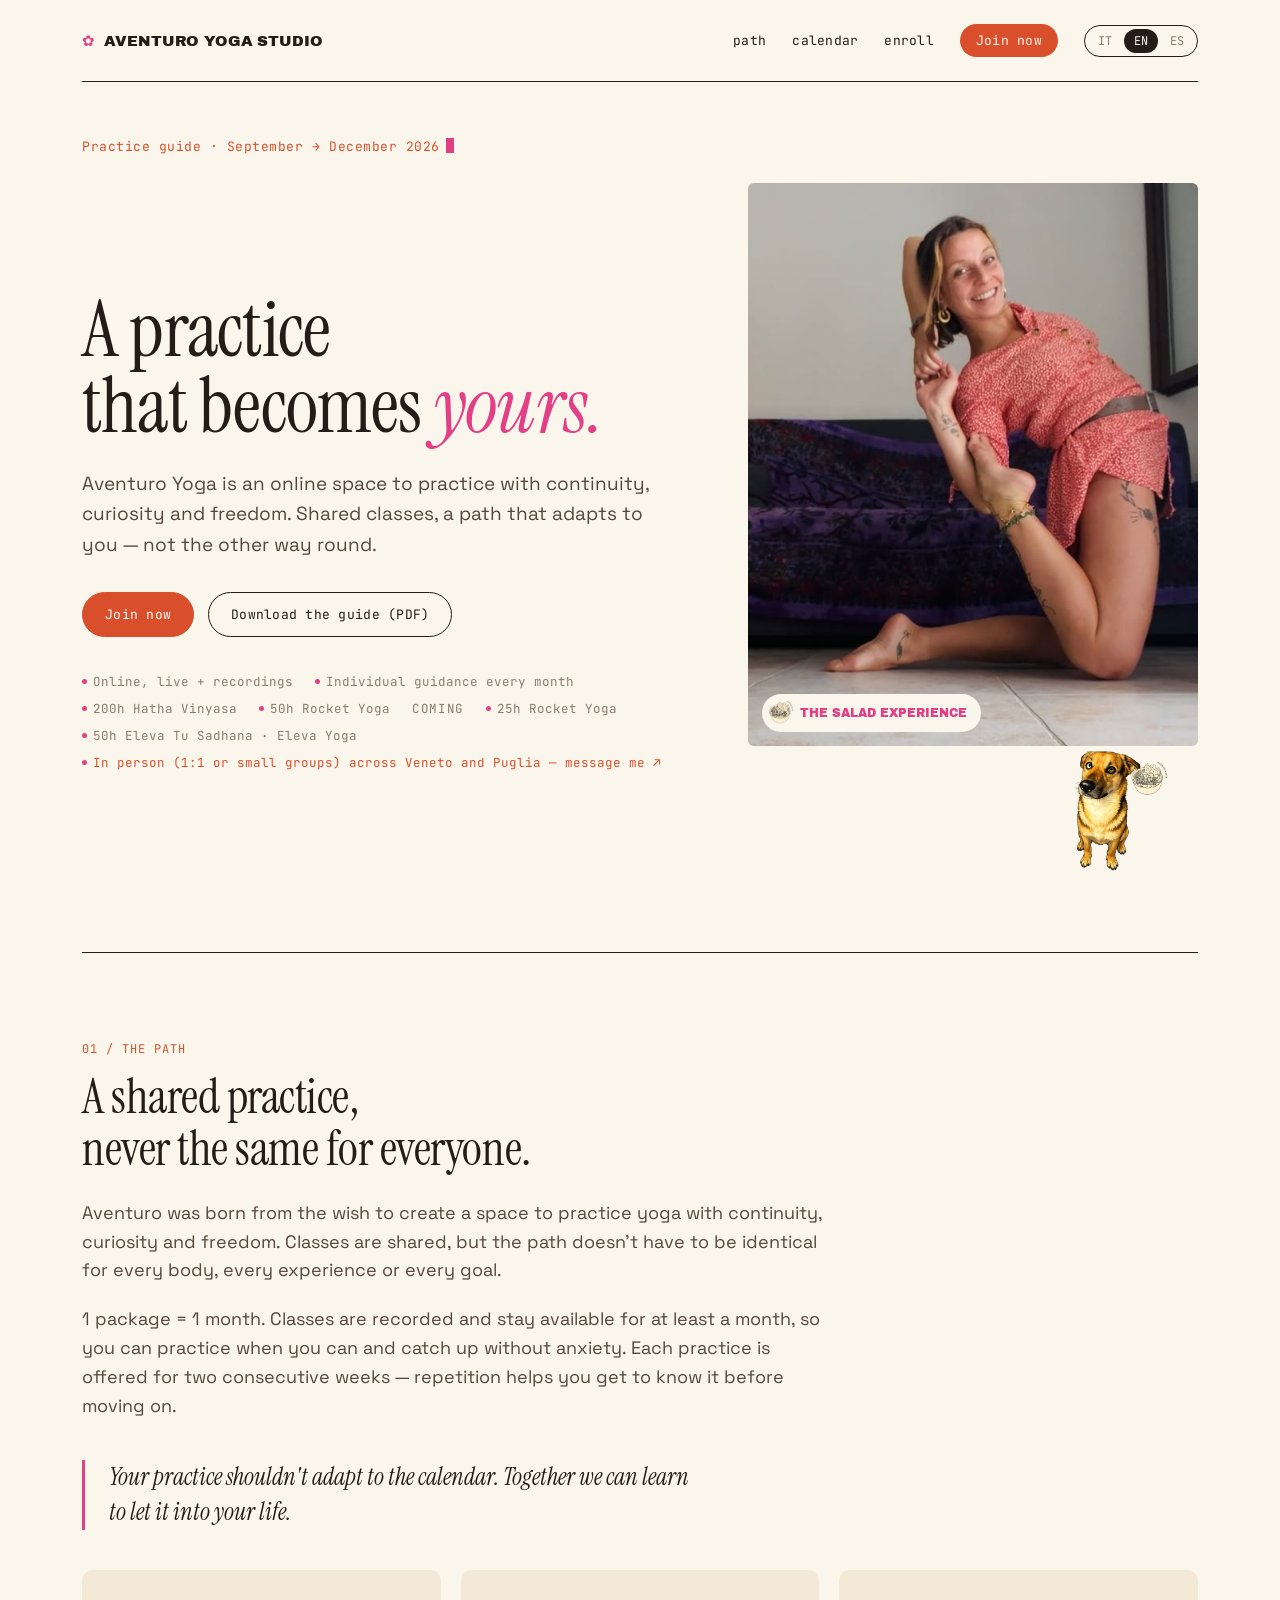
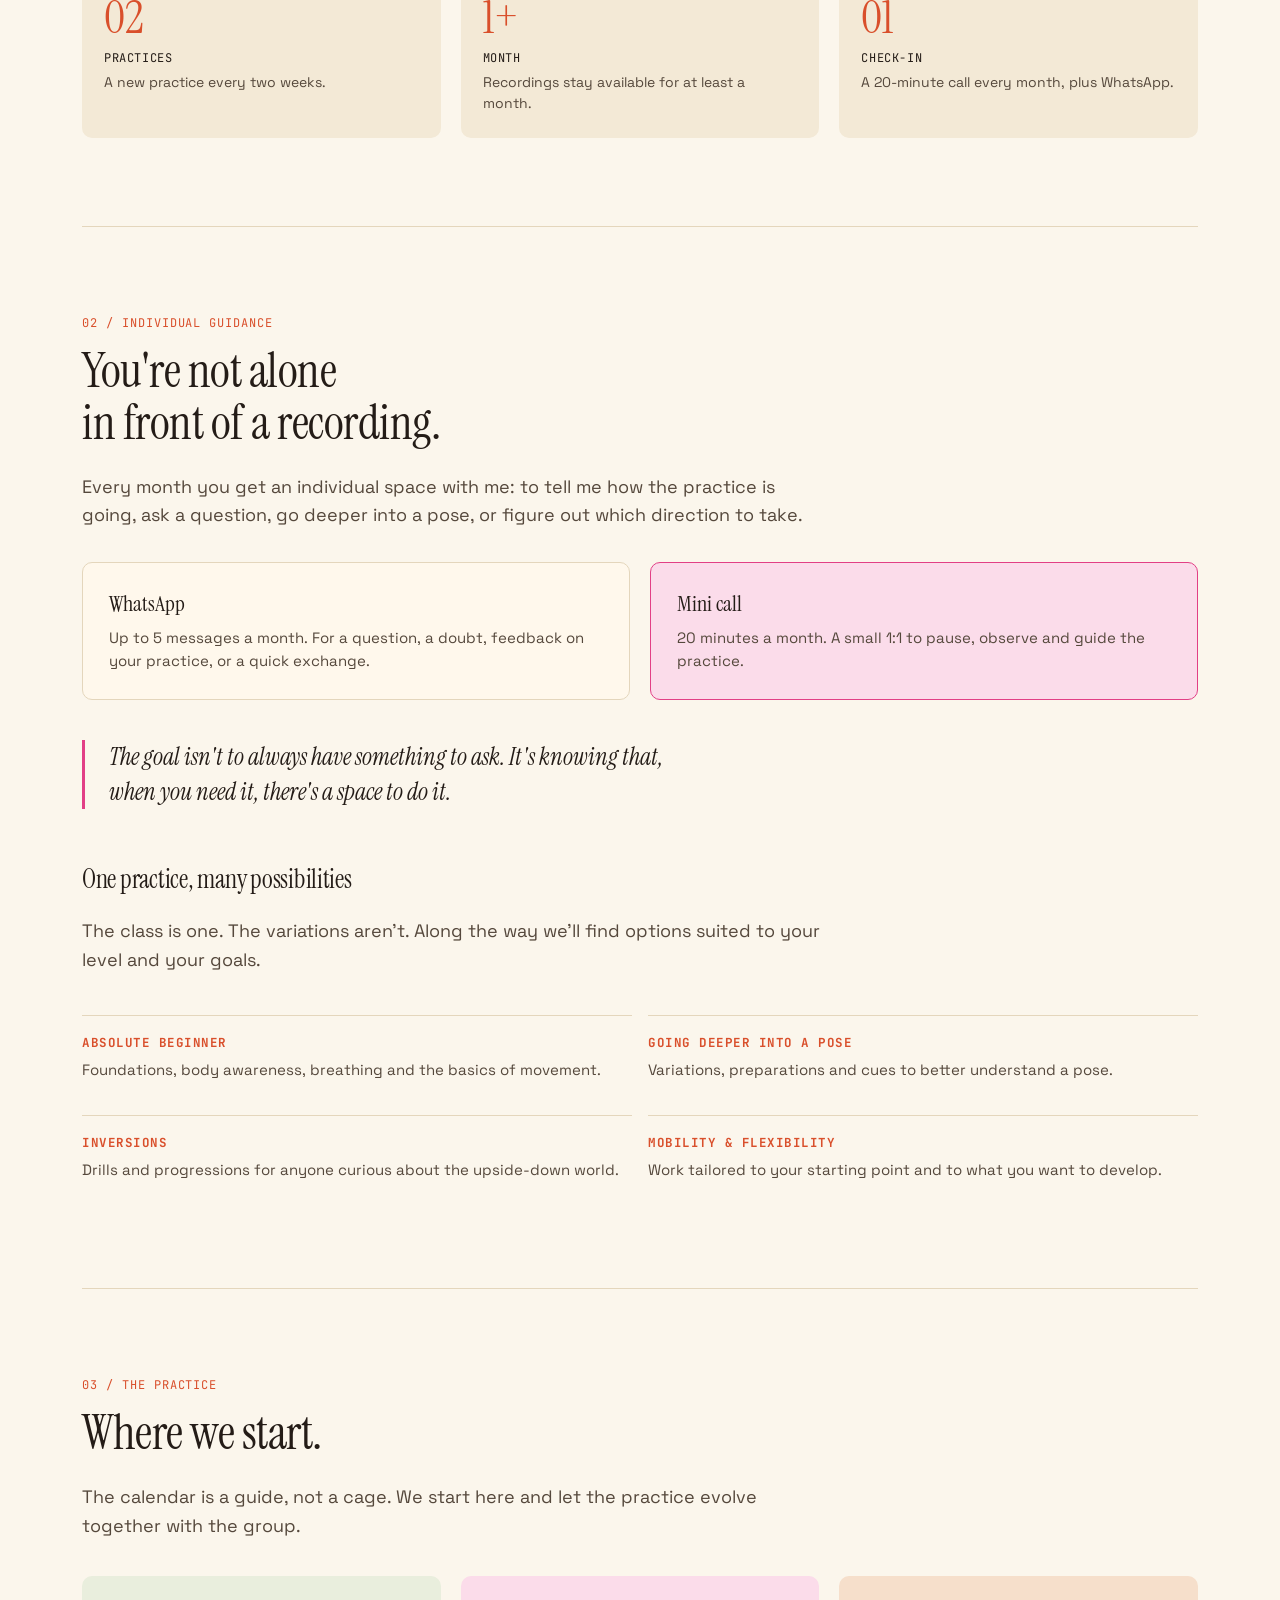
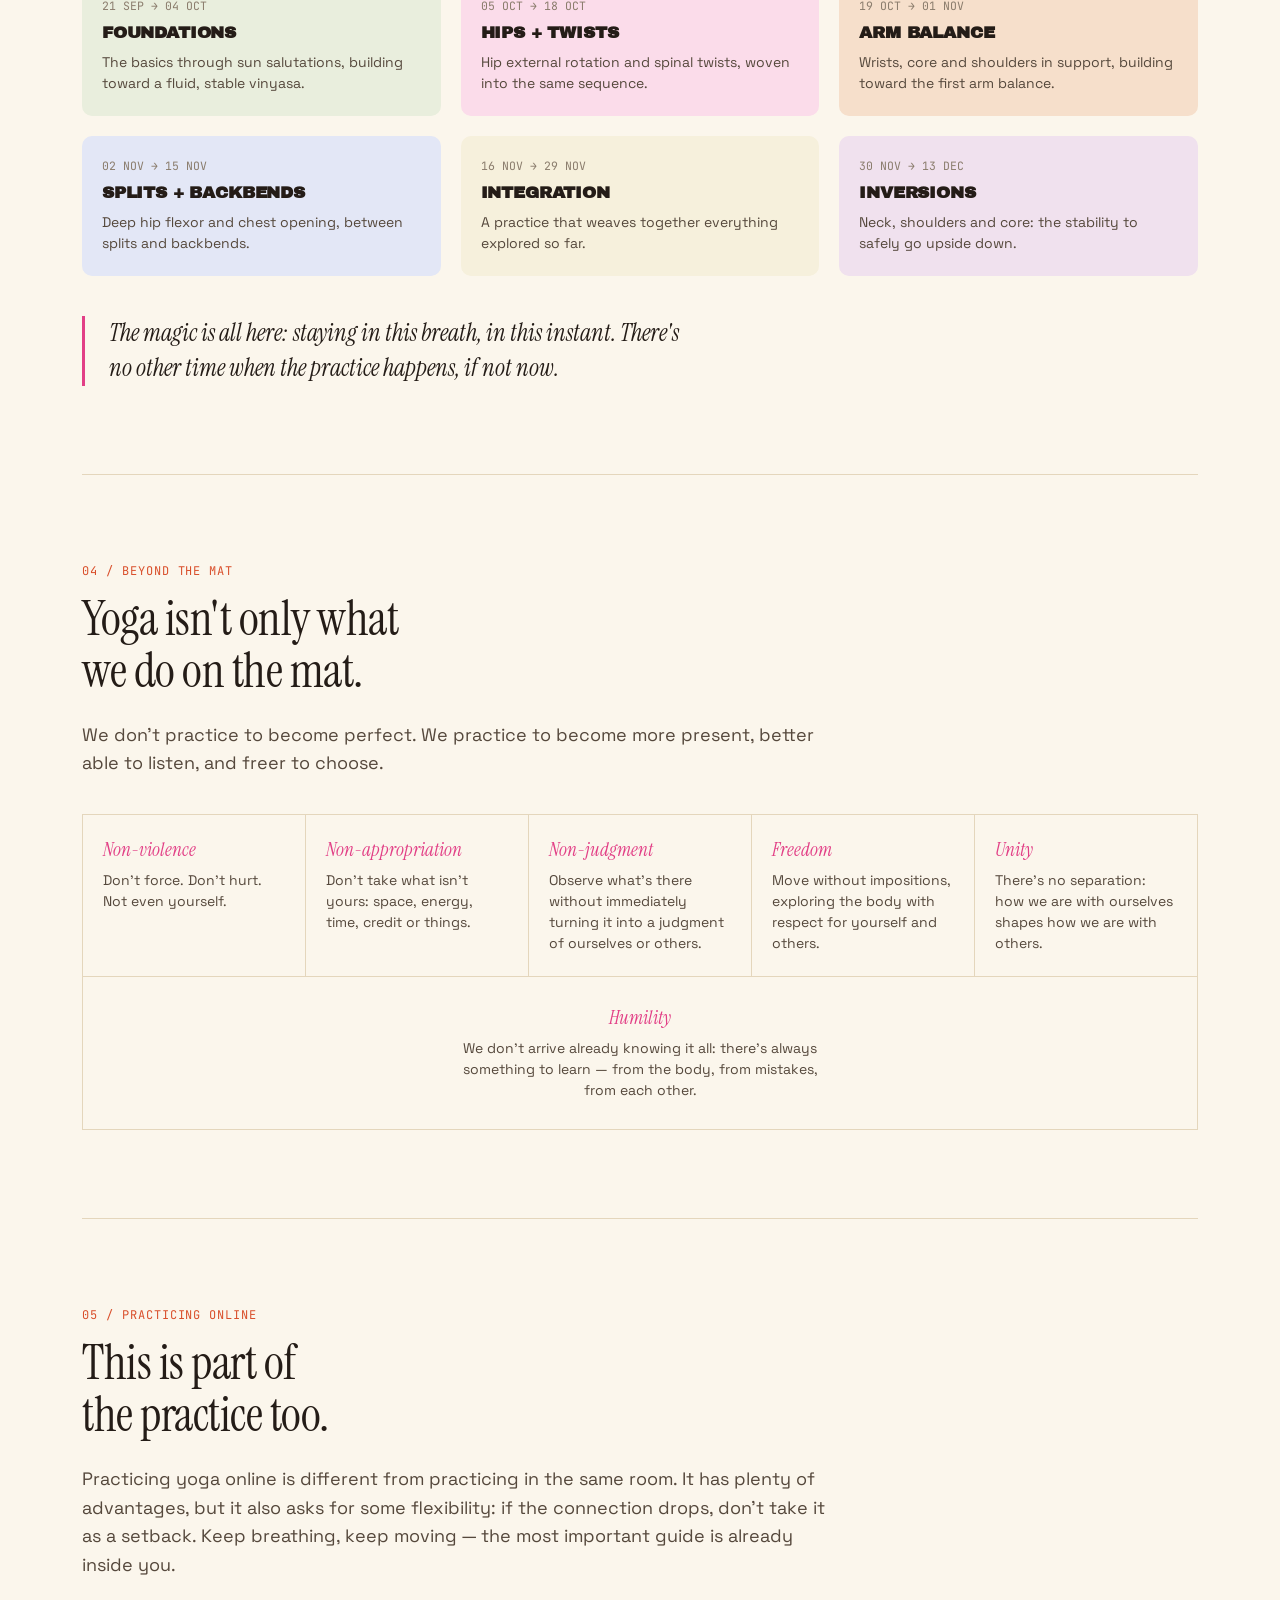
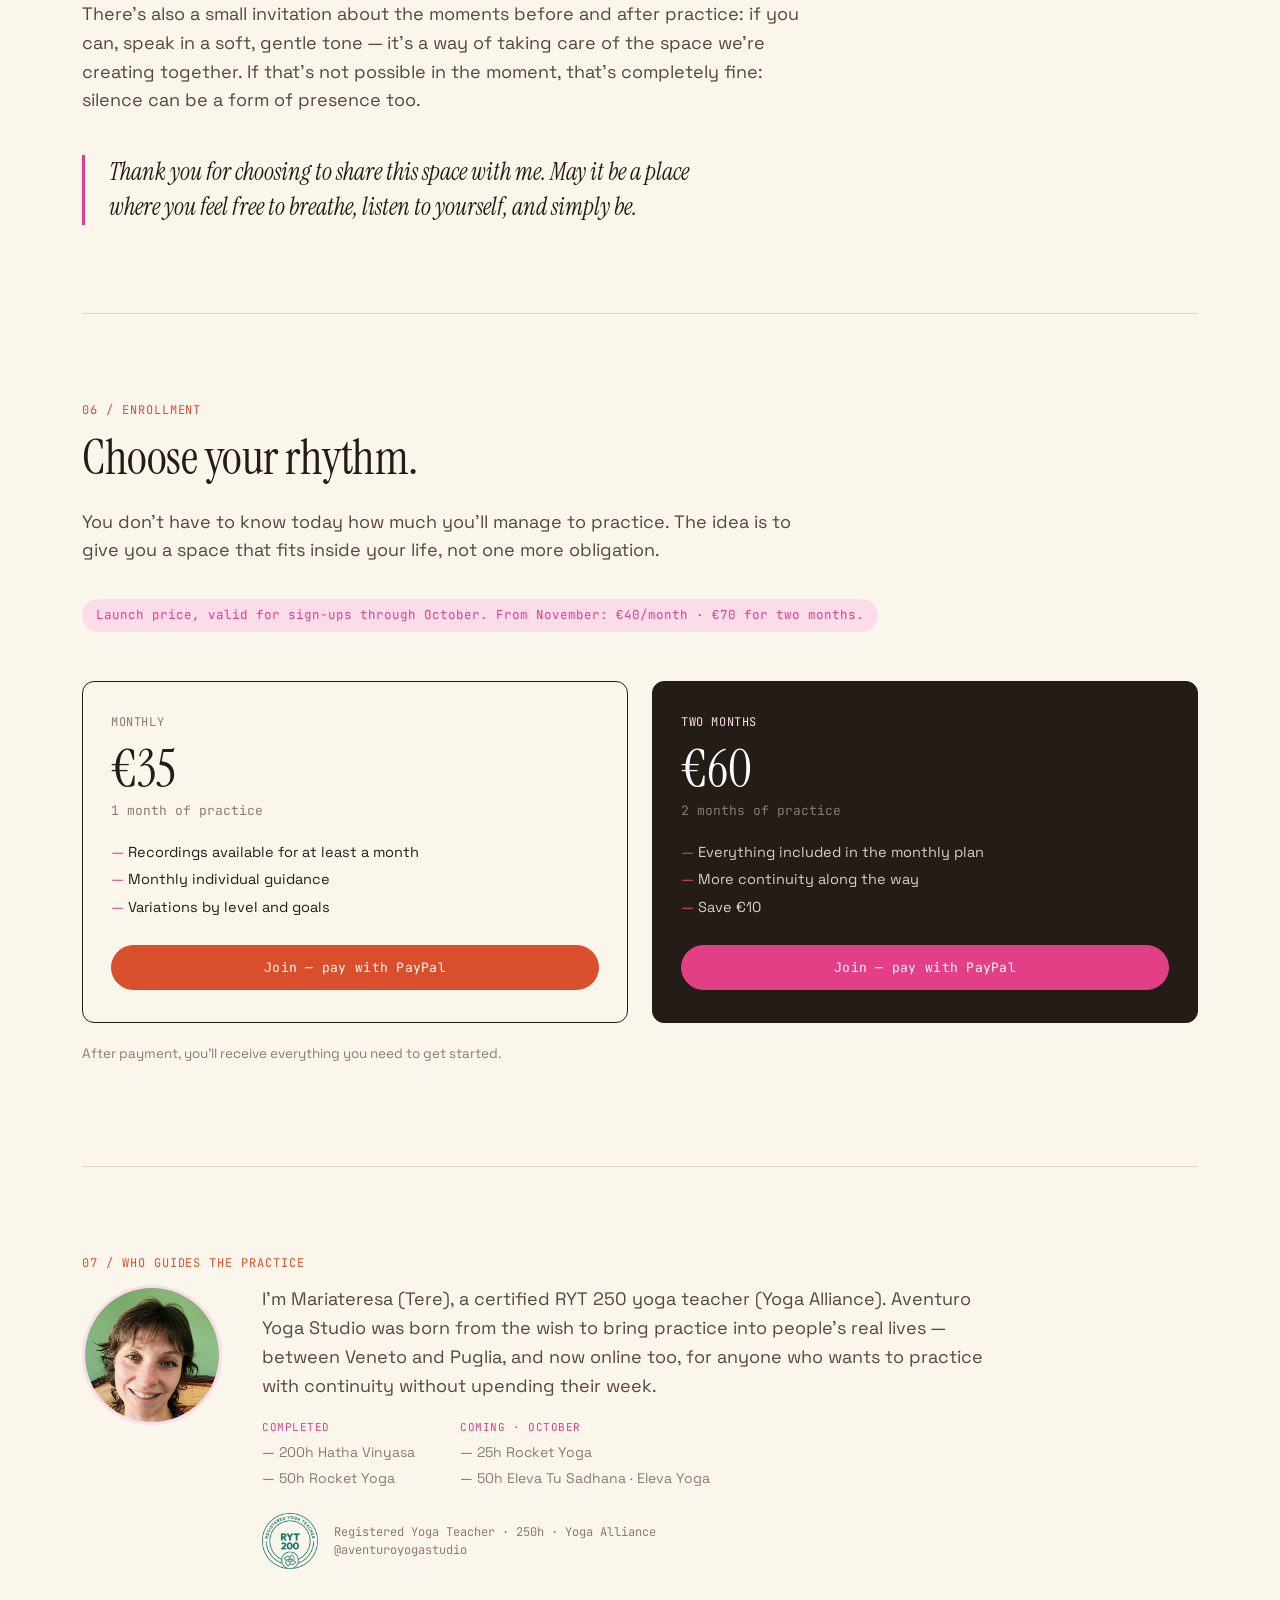
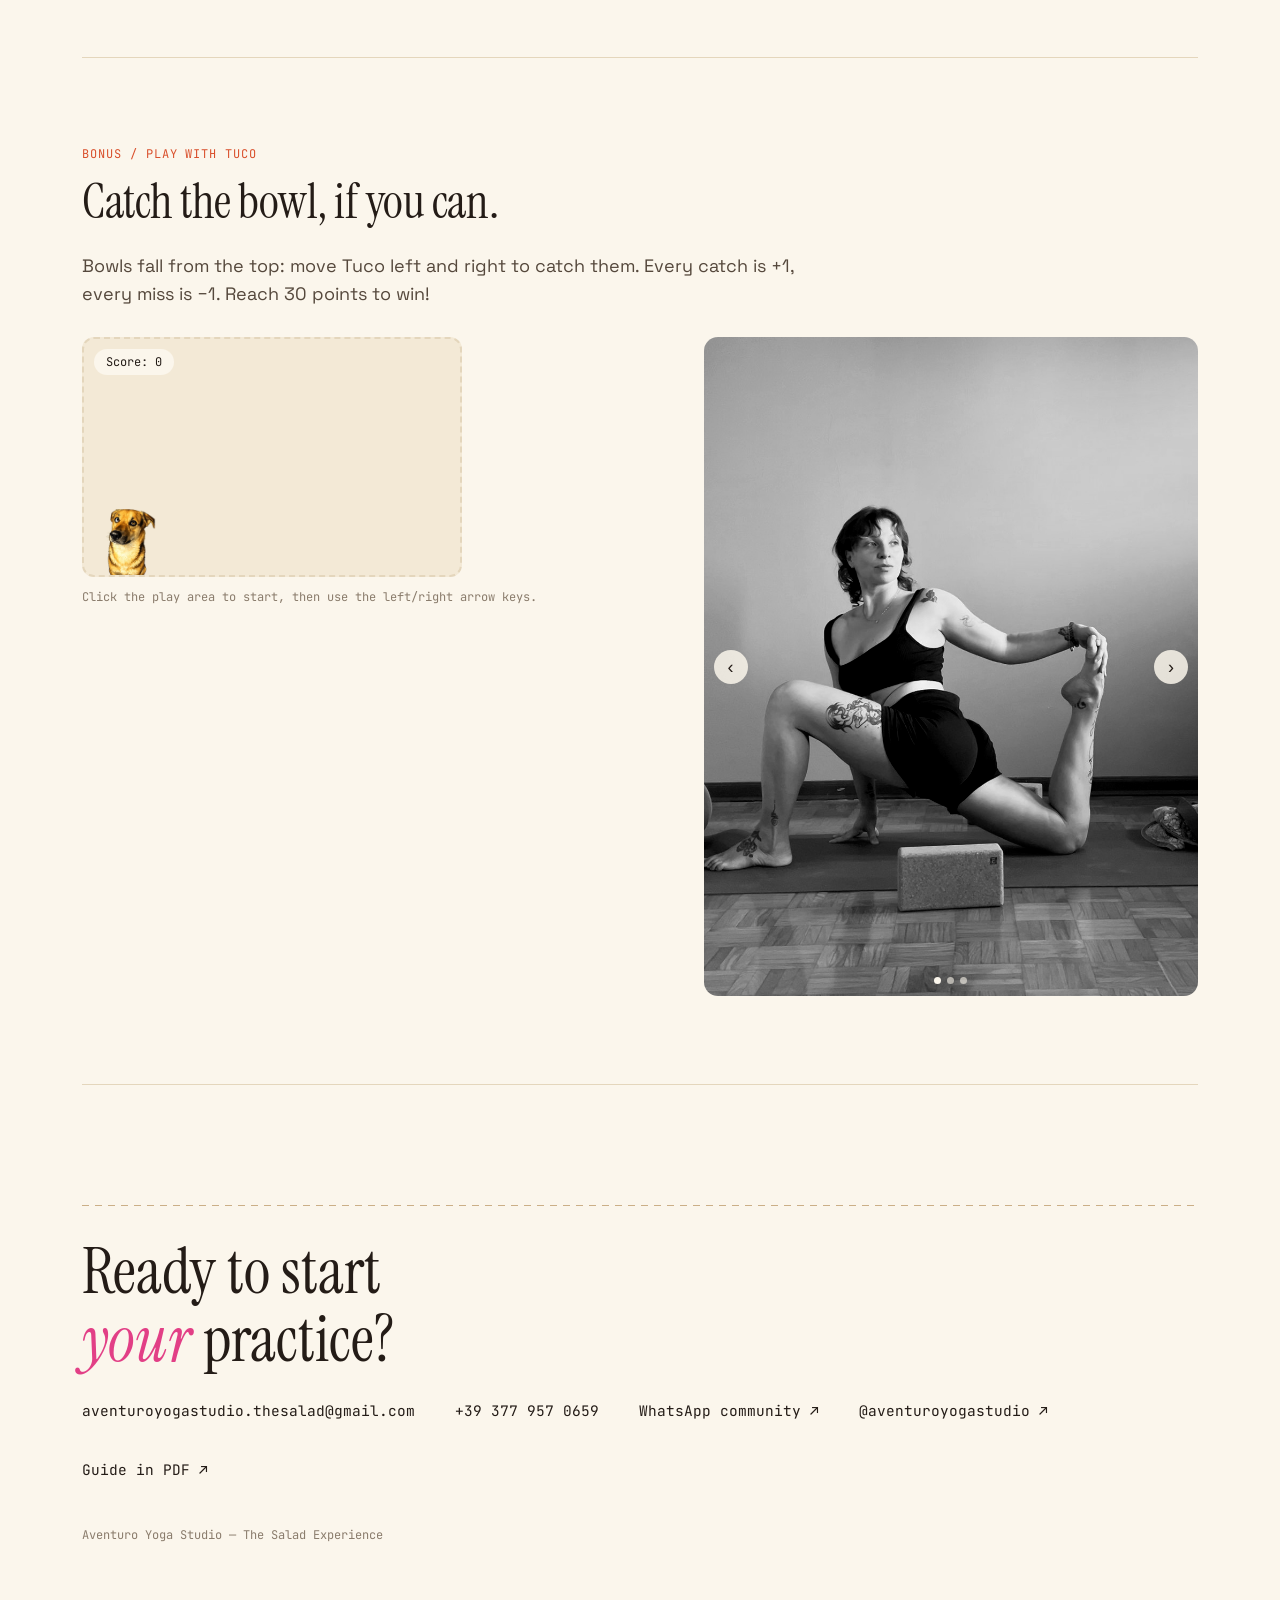
==== aventuro/index.html @ 9889f723 "Aventuro: abbassa la soglia di vittoria del gioco Tuco a 30 (per test)" ====
<!DOCTYPE html>
<html lang="it">
<head>
<meta charset="utf-8">
<meta name="viewport" content="width=device-width, initial-scale=1">
<title>Aventuro Yoga Studio — The Salad Experience</title>
<meta name="description" content="Una pratica di yoga condivisa ma mai uguale per tutti. Lezioni online mensili, guida individuale mensile. Settembre → dicembre 2026.">
<link rel="icon" href="favicon.svg" type="image/svg+xml">
<link rel="preconnect" href="https://fonts.googleapis.com">
<link rel="preconnect" href="https://fonts.gstatic.com" crossorigin>
<link href="https://fonts.googleapis.com/css2?family=Instrument+Serif:ital@0;1&family=Space+Grotesk:wght@400;500;700&family=JetBrains+Mono:wght@400;500&family=Archivo+Black&display=swap" rel="stylesheet">
<link rel="stylesheet" href="style.css">
</head>
<body>

<div class="wrap">

  <header class="site-header">
    <a class="brand" href="#"><span class="petal">✿</span> Aventuro Yoga Studio</a>
    <button type="button" class="menu-toggle" id="menuToggle" aria-expanded="false" aria-controls="siteNav">
      <span data-i18n="nav.menu">Menu</span> ☰
    </button>
    <nav class="site-nav" id="siteNav">
      <a class="nav-link" href="#percorso" data-i18n="nav.percorso">percorso</a>
      <a class="nav-link" href="#calendario" data-i18n="nav.calendario">calendario</a>
      <a class="nav-link" href="#iscrizioni" data-i18n="nav.iscrizioni">iscrizioni</a>
      <a class="is-cta" href="#iscrizioni" data-i18n="nav.cta">Iscriviti</a>
      <div class="langswitch" role="group" aria-label="Language">
        <button type="button" data-lang="it" class="is-active">IT</button>
        <button type="button" data-lang="en">EN</button>
        <button type="button" data-lang="es">ES</button>
      </div>
    </nav>
  </header>

  <section class="hero">
    <div class="eyebrow"><span data-i18n="hero.eyebrow">Guida alla pratica · settembre → dicembre 2026</span><span class="caret"></span></div>
    <div class="hero-grid">
      <div class="hero-copy">
        <h1 data-i18n-html="hero.title">Una pratica<br>che diventa <em>tua.</em></h1>
        <p class="hero-lede" data-i18n="hero.lede">Aventuro Yoga è uno spazio online per praticare con continuità, curiosità e libertà. Classi condivise, un percorso che si adatta a te — non il contrario.</p>
        <div class="hero-ctas">
          <a class="btn btn-primary" href="#iscrizioni" data-i18n="hero.cta1">Iscriviti ora</a>
          <a class="btn btn-ghost" href="assets/aventuro-yoga-guida.pdf" target="_blank" rel="noopener" data-i18n="hero.cta2">Scarica la guida (PDF)</a>
        </div>
        <div class="hero-facts">
          <span><span class="dot"></span><span data-i18n="hero.fact1">Online, live + registrazioni</span></span>
          <span><span class="dot"></span><span data-i18n="hero.fact2">Guida individuale ogni mese</span></span>
          <span><span class="dot"></span><span data-i18n="hero.fact3">200h Hatha Vinyasa</span></span>
          <span><span class="dot"></span><span data-i18n="hero.fact3b">50h Rocket Yoga</span></span>
          <span class="hero-facts-label" data-i18n="hero.factlabel">In arrivo</span>
          <span><span class="dot"></span><span data-i18n="hero.fact5">25h Rocket Yoga</span></span>
          <span><span class="dot"></span><span data-i18n="hero.fact6">50h Eleva Tu Sadhana · Eleva Yoga</span></span>
          <a href="https://wa.me/393779570659" target="_blank" rel="noopener"><span class="dot"></span><span data-i18n="hero.fact4">In presenza (1:1 o piccoli gruppi) tra Veneto e Puglia — scrivimi ↗</span></a>
        </div>
      </div>
      <div class="hero-photo-col">
        <div class="hero-photo">
          <img src="assets/hero.jpg" alt="Mariateresa in una variante di Eka Pada Rajakapotasana">
          <div class="tag"><img class="tag-bowl" src="assets/salad-bowl.png" alt=""><span data-i18n="hero.tag">The Salad Experience</span></div>
        </div>
        <a class="tuco-strip" href="#gioco" data-i18n-aria="game.kicker" aria-label="Gioca con Tuco">
          <img class="tuco" src="assets/tuco.png" alt="Tuco">
          <img class="bowl" src="assets/salad-bowl.png" alt="">
        </a>
      </div>
    </div>
  </section>

  <section id="percorso" class="section">
    <div class="kicker">01 / <span data-i18n="s1.kicker">Il percorso</span></div>
    <h2 class="section-title" data-i18n-html="s1.title">Una pratica condivisa,<br>ma mai uguale per tutti.</h2>
    <p class="lede" data-i18n="s1.p1">Aventuro nasce dal desiderio di creare uno spazio in cui praticare yoga con continuità, curiosità e libertà. Le classi sono condivise, ma il percorso non deve essere identico per ogni corpo, ogni esperienza o ogni obiettivo.</p>
    <p class="lede" data-i18n="s1.p2">1 pacchetto = 1 mese. Le lezioni sono registrate e restano disponibili per almeno un mese: puoi praticare quando riesci e recuperare senza ansia. Ogni pratica viene proposta per due settimane consecutive — la ripetizione ti aiuta a conoscerla meglio, prima di passare oltre.</p>
    <blockquote class="quote" data-i18n="s1.quote">La tua pratica non deve adattarsi al calendario. Possiamo imparare a farla entrare nella tua vita.</blockquote>
    <div class="stats">
      <div class="stat">
        <div class="num">02</div>
        <div class="label" data-i18n="s1.stat1label">pratiche</div>
        <div class="desc" data-i18n="s1.stat1desc">Una nuova pratica ogni due settimane.</div>
      </div>
      <div class="stat">
        <div class="num">1+</div>
        <div class="label" data-i18n="s1.stat2label">mese</div>
        <div class="desc" data-i18n="s1.stat2desc">Le registrazioni restano disponibili per almeno un mese.</div>
      </div>
      <div class="stat">
        <div class="num">01</div>
        <div class="label" data-i18n="s1.stat3label">check-in</div>
        <div class="desc" data-i18n="s1.stat3desc">Una chiamata di 20 minuti al mese, più WhatsApp.</div>
      </div>
    </div>
  </section>

  <section id="guida" class="section">
    <div class="kicker">02 / <span data-i18n="s2.kicker">Guida individuale</span></div>
    <h2 class="section-title" data-i18n-html="s2.title">Non sei sola/o<br>davanti a una registrazione.</h2>
    <p class="lede" data-i18n="s2.p1">Ogni mese hai uno spazio individuale con me: per raccontarmi come sta andando la pratica, chiedere un chiarimento, approfondire una postura o capire quale direzione prendere.</p>
    <div class="cards2">
      <div class="card">
        <h3 data-i18n="s2.wa.title">WhatsApp</h3>
        <p data-i18n="s2.wa.desc">Fino a 5 messaggi al mese. Per una domanda, un dubbio, un feedback sulla pratica o un breve confronto.</p>
      </div>
      <div class="card is-pink">
        <h3 data-i18n="s2.call.title">Mini call</h3>
        <p data-i18n="s2.call.desc">20 minuti al mese. Un piccolo incontro 1:1 per fermarsi, osservare e orientare la pratica.</p>
      </div>
    </div>
    <blockquote class="quote" data-i18n="s2.quote">L'obiettivo non è avere sempre qualcosa da chiedere. È sapere che, quando ne hai bisogno, c'è uno spazio in cui poterlo fare.</blockquote>
    <h3 class="section-title" style="font-size:26px; margin-top:56px" data-i18n="s2.variants.title">Una pratica, molte possibilità</h3>
    <p class="lede" style="margin-bottom:0" data-i18n="s2.variants.p">La classe è una. Le varianti no. Durante il percorso troveremo opzioni adeguate al tuo livello e ai tuoi obiettivi.</p>
    <div class="variants">
      <div class="variant">
        <h4 data-i18n="s2.v1.title">Absolute beginner</h4>
        <p data-i18n="s2.v1.desc">Foundations, familiarità con il corpo, respirazione e basi del movimento.</p>
      </div>
      <div class="variant">
        <h4 data-i18n="s2.v2.title">Approfondire una postura</h4>
        <p data-i18n="s2.v2.desc">Varianti, preparazioni e indicazioni per capire meglio una postura.</p>
      </div>
      <div class="variant">
        <h4 data-i18n="s2.v3.title">Inversioni</h4>
        <p data-i18n="s2.v3.desc">Drills e progressioni per chi vuole esplorare il mondo upside down.</p>
      </div>
      <div class="variant">
        <h4 data-i18n="s2.v4.title">Mobilità e flessibilità</h4>
        <p data-i18n="s2.v4.desc">Un lavoro adattato al tuo punto di partenza e a ciò che vuoi sviluppare.</p>
      </div>
    </div>
  </section>

  <section id="calendario" class="section">
    <div class="kicker">03 / <span data-i18n="s3.kicker">La pratica</span></div>
    <h2 class="section-title" data-i18n="s3.title">Da dove iniziamo.</h2>
    <p class="lede" data-i18n="s3.p1">Il calendario è una traccia, non una gabbia. Partiamo da qui e lasciamo che la pratica evolva insieme al gruppo.</p>
    <div class="phases">
      <div class="phase">
        <div class="dates" data-i18n="s3.phase1.num">21 SET → 04 OTT</div>
        <h4 data-i18n="s3.phase1.title">Foundations</h4>
        <p data-i18n="s3.phase1.desc">Le basi attraverso i saluti al sole, verso un vinyasa fluido e stabile.</p>
      </div>
      <div class="phase">
        <div class="dates" data-i18n="s3.phase2.num">05 OTT → 18 OTT</div>
        <h4 data-i18n="s3.phase2.title">Anche e Torsioni</h4>
        <p data-i18n="s3.phase2.desc">Anche in rotazione esterna e torsioni della colonna, intrecciate nella stessa sequenza.</p>
      </div>
      <div class="phase">
        <div class="dates" data-i18n="s3.phase3.num">19 OTT → 01 NOV</div>
        <h4 data-i18n="s3.phase3.title">Arm Balance</h4>
        <p data-i18n="s3.phase3.desc">Polsi, core e spalle in appoggio, verso il primo arm balance.</p>
      </div>
      <div class="phase">
        <div class="dates" data-i18n="s3.phase4.num">02 NOV → 15 NOV</div>
        <h4 data-i18n="s3.phase4.title">Split + Arco</h4>
        <p data-i18n="s3.phase4.desc">Apertura profonda dei flessori dell'anca e del petto, tra split e backbend.</p>
      </div>
      <div class="phase">
        <div class="dates" data-i18n="s3.phase5.num">16 NOV → 29 NOV</div>
        <h4 data-i18n="s3.phase5.title">Completa</h4>
        <p data-i18n="s3.phase5.desc">Una pratica che intreccia tutto il percorso fatto fin qui.</p>
      </div>
      <div class="phase">
        <div class="dates" data-i18n="s3.phase6.num">30 NOV → 13 DIC</div>
        <h4 data-i18n="s3.phase6.title">Inversioni</h4>
        <p data-i18n="s3.phase6.desc">Collo, spalle e core: la stabilità per capovolgersi in sicurezza.</p>
      </div>
    </div>
    <blockquote class="quote" data-i18n="s3.quote">La magia è tutta qui: restare in questo respiro, in questo istante. Non c'è altro tempo in cui la pratica accade, se non ora.</blockquote>
  </section>

  <section id="filosofia" class="section">
    <div class="kicker">04 / <span data-i18n="s4.kicker">Oltre il tappetino</span></div>
    <h2 class="section-title" data-i18n-html="s4.title">Yoga non è solo ciò<br>che facciamo sul tappetino.</h2>
    <p class="lede" data-i18n="s4.p1">Non pratichiamo per diventare perfetti. Pratichiamo per diventare più presenti, più capaci di ascoltare e più liberi di scegliere.</p>
    <div class="principles">
      <div class="principle">
        <h4 data-i18n="s4.p1title">Non violenza</h4>
        <p data-i18n="s4.p1desc">Non forzare. Non ferire. Nemmeno te stessa/o.</p>
      </div>
      <div class="principle">
        <h4 data-i18n="s4.p2title">Non appropriazione</h4>
        <p data-i18n="s4.p2desc">Non prendere ciò che non ci appartiene: spazio, energia, tempo, meriti o cose.</p>
      </div>
      <div class="principle">
        <h4 data-i18n="s4.p3title">Non giudizio</h4>
        <p data-i18n="s4.p3desc">Osservare ciò che c'è senza trasformarlo subito in un giudizio su di noi o sugli altri.</p>
      </div>
      <div class="principle">
        <h4 data-i18n="s4.p4title">Libertà</h4>
        <p data-i18n="s4.p4desc">Muoversi senza imposizioni, esplorando il corpo nel rispetto di sé e del prossimo.</p>
      </div>
      <div class="principle">
        <h4 data-i18n="s4.p5title">Unità</h4>
        <p data-i18n="s4.p5desc">Non c'è separazione: come stiamo con noi stessi entra nel modo in cui stiamo con gli altri.</p>
      </div>
      <div class="principle">
        <h4 data-i18n="s4.p6title">Umiltà</h4>
        <p data-i18n="s4.p6desc">Non arriviamo già sapendo tutto: c'è sempre qualcosa da imparare, dal corpo, dagli errori, dalle altre.</p>
      </div>
    </div>
  </section>

  <section id="online" class="section">
    <div class="kicker">05 / <span data-i18n="s5.kicker">Praticare online</span></div>
    <h2 class="section-title" data-i18n-html="s5.title">Anche questo<br>fa parte della pratica.</h2>
    <p class="lede" data-i18n="s5.p1">Praticare yoga online è diverso dal praticare nella stessa stanza. Ha tantissimi vantaggi, ma richiede anche un po' di flessibilità: se la connessione dovesse cadere, non viverlo come un ostacolo. Continua a respirare, continua a muoverti — la guida più importante è già dentro di te.</p>
    <p class="lede" data-i18n="s5.p2">Un piccolo invito riguarda il momento prima e dopo la pratica: se puoi, parla con un tono di voce morbido e pacato — è un modo per prenderci cura dello spazio che creiamo insieme. Se in quel momento non è possibile, va benissimo così: anche il silenzio può essere una forma di presenza.</p>
    <blockquote class="quote" data-i18n="s5.quote">Grazie per scegliere di condividere questo spazio con me. Che possa essere un luogo in cui sentirti libero di respirare, ascoltarti e semplicemente essere.</blockquote>
  </section>

  <section id="iscrizioni" class="section">
    <div class="kicker">06 / <span data-i18n="s6.kicker">Iscrizioni</span></div>
    <h2 class="section-title" data-i18n="s6.title">Scegli il tuo ritmo.</h2>
    <p class="lede" data-i18n="s6.p1">Non devi sapere oggi quanto riuscirai a praticare. L'idea è darti uno spazio che possa stare dentro la tua vita, non aggiungere un altro obbligo.</p>
    <p class="launch-badge" data-i18n="s6.launchnote">Prezzo di lancio, valido per le iscrizioni entro ottobre. Da novembre: €40 mensile · €70 bimestrale.</p>
    <div class="pricing">
      <div class="price-card">
        <div class="price-card-label" data-i18n="s6.mensile.label">Mensile</div>
        <div class="amount">€35</div>
        <div class="cadence" data-i18n="s6.mensile.cadence">1 mese di pratica</div>
        <ul>
          <li data-i18n="s6.mensile.f1">Registrazioni disponibili per almeno un mese</li>
          <li data-i18n="s6.mensile.f2">Guida individuale mensile</li>
          <li data-i18n="s6.mensile.f3">Varianti in base al livello e agli obiettivi</li>
        </ul>
        <a class="btn btn-primary" href="https://www.paypal.me/MLinsalata/35" target="_blank" rel="noopener" data-i18n="s6.cta">Iscriviti — paga con PayPal</a>
      </div>
      <div class="price-card is-featured">
        <div class="price-card-label" data-i18n="s6.bimestrale.label">Bimestrale</div>
        <div class="amount">€60</div>
        <div class="cadence" data-i18n="s6.bimestrale.cadence">2 mesi di pratica</div>
        <ul>
          <li data-i18n="s6.bimestrale.f1">Tutto ciò che è incluso nel mensile</li>
          <li data-i18n="s6.bimestrale.f2">Più continuità nel percorso</li>
          <li data-i18n="s6.bimestrale.f3">Risparmio di €10</li>
        </ul>
        <a class="btn btn-primary" href="https://www.paypal.me/MLinsalata/60" target="_blank" rel="noopener" data-i18n="s6.cta">Iscriviti — paga con PayPal</a>
      </div>
    </div>
    <p class="pricing-note" data-i18n="s6.note">Dopo il pagamento riceverai tutte le info necessarie per iniziare.</p>
  </section>

  <section id="about" class="section">
    <div class="kicker">07 / <span data-i18n="about.kicker">Chi guida la pratica</span></div>
    <div class="grid">
      <div class="about-photo"><img src="assets/tere.jpg" alt="Mariateresa Linsalata"></div>
      <div>
        <p class="lede" data-i18n="about.bio">Sono Mariateresa (Tere), insegnante di yoga certificata RYT 250 (Yoga Alliance). Aventuro Yoga Studio è nato dal desiderio di portare la pratica dentro la vita reale delle persone — tra Veneto e Puglia, e ora anche online, per chiunque voglia praticare con continuità senza stravolgere la propria settimana.</p>
        <div class="cert-list">
          <div class="cert-group">
            <div class="cert-label" data-i18n="about.cert.done">Completate</div>
            <ul>
              <li data-i18n="about.cert.done1">200h Hatha Vinyasa</li>
              <li data-i18n="about.cert.done2">50h Rocket Yoga</li>
            </ul>
          </div>
          <div class="cert-group">
            <div class="cert-label" data-i18n="about.cert.next">In arrivo · ottobre</div>
            <ul>
              <li data-i18n="about.cert.next1">25h Rocket Yoga</li>
              <li data-i18n="about.cert.next2">50h Eleva Tu Sadhana · Eleva Yoga</li>
            </ul>
          </div>
        </div>
        <div class="badge-row">
          <img src="assets/ryt200.png" alt="RYT 200 Yoga Alliance">
          <div class="badge-text" data-i18n-html="about.badge">Registered Yoga Teacher · 250h · Yoga Alliance<br>@aventuroyogastudio</div>
        </div>
      </div>
    </div>
  </section>

  <section id="gioco" class="section">
    <div class="kicker">Bonus / <span data-i18n="game.kicker">Gioca con Tuco</span></div>
    <h2 class="section-title" data-i18n="game.title">Prendi la ciotola, se ci riesci.</h2>
    <p class="lede" data-i18n="game.p1">Le ciotole cadono dall'alto: muovi Tuco a sinistra e destra per prenderle. Ogni ciotola presa vale +1, ogni ciotola persa −1. Arriva a 30 punti per vincere!</p>
    <div class="game-layout">
      <div class="game-col">
        <div class="tuco-game" id="tucoGame" tabindex="0">
          <div class="game-score"><span data-i18n="game.score">Punti</span>: <span id="gameScore">0</span></div>
          <img class="game-tuco" id="gameTuco" src="assets/tuco.png" alt="Tuco">
          <img class="game-bowl" id="gameBowl" src="assets/salad-bowl.png" alt="Ciotola di insalata">
          <div class="game-message" id="gameMessage" hidden></div>
        </div>
        <div class="game-controls" aria-hidden="true">
          <div class="game-controls-row">
            <button type="button" data-dir="left">◀</button>
            <button type="button" data-dir="right">▶</button>
          </div>
        </div>
        <p class="game-hint" data-i18n="game.hint">Clicca sull'area di gioco per iniziare, poi usa le frecce sinistra/destra.</p>
      </div>
      <div class="game-photo" id="poseGallery">
        <img id="poseGalleryImg" src="assets/tere-pose.jpg" alt="Mariateresa in pratica">
        <button type="button" class="gallery-arrow gallery-prev" aria-label="Foto precedente">‹</button>
        <button type="button" class="gallery-arrow gallery-next" aria-label="Foto successiva">›</button>
        <div class="gallery-dots"></div>
      </div>
    </div>
  </section>

  <section id="contact">
    <div class="stitch"></div>
    <h2 data-i18n-html="footer.title">Pront@ a iniziare<br>la <em>tua</em> pratica?</h2>
    <div class="contact-links">
      <a href="mailto:aventuroyogastudio.thesalad@gmail.com">aventuroyogastudio.thesalad@gmail.com</a>
      <a href="https://wa.me/393779570659" target="_blank" rel="noopener">+39 377 957 0659</a>
      <a href="https://chat.whatsapp.com/DZMfTc9zoQuCDolJnYYzN2" target="_blank" rel="noopener" data-i18n="footer.whatsapp">WhatsApp community ↗</a>
      <a href="https://instagram.com/aventuroyogastudio" target="_blank" rel="noopener">@aventuroyogastudio ↗</a>
      <a href="assets/aventuro-yoga-guida.pdf" target="_blank" rel="noopener" data-i18n="footer.pdf">Guida in PDF ↗</a>
    </div>
    <div class="footer-note" data-i18n="footer.note">Aventuro Yoga Studio — The Salad Experience</div>
  </section>

</div>

<button type="button" class="to-top" id="toTop" aria-label="Torna su">↑</button>

<script src="script.js"></script>
</body>
</html>
---- aventuro/style.css ----
:root {
  --bg: #FBF6EC;
  --panel: #F3E9D6;
  --ink: #241C17;
  --ink-soft: #55483C;
  --ink-mute: #8A7C6C;
  --line: #E4D6BC;
  --accent: #D94F2B;
  --pink: #E23F86;
  --pink-soft: #FBDCEA;
  --green: #7C8C5C;
  --serif: 'Instrument Serif', Georgia, serif;
  --sans: 'Space Grotesk', system-ui, sans-serif;
  --mono: 'JetBrains Mono', monospace;
  --display: 'Archivo Black', var(--sans);
}

*, *::before, *::after { box-sizing: border-box; }

body {
  margin: 0;
  background: var(--bg);
  color: var(--ink);
  font-family: var(--sans);
  -webkit-font-smoothing: antialiased;
}

html { scroll-behavior: smooth; }

a { color: var(--ink); text-decoration: none; }
a:hover { color: var(--accent); }
::selection { background: var(--pink); color: #fff; }

img { max-width: 100%; display: block; }

.wrap {
  max-width: 1180px;
  margin: 0 auto;
  padding: 0 32px 120px;
}

/* --- header --- */
.site-header {
  display: flex;
  justify-content: space-between;
  align-items: center;
  gap: 20px;
  flex-wrap: wrap;
  padding: 24px 0;
  border-bottom: 1px solid var(--ink);
  position: sticky;
  top: 0;
  background: var(--bg);
  z-index: 50;
}

.brand {
  display: flex;
  align-items: center;
  gap: 10px;
  font-family: var(--display);
  font-size: 15px;
  letter-spacing: -0.01em;
  text-transform: uppercase;
}

.brand .petal { color: var(--pink); font-size: 15px; }

.site-nav {
  display: flex;
  align-items: center;
  gap: 26px;
  font-family: var(--mono);
  font-size: 13px;
  letter-spacing: 0.02em;
}

.site-nav a.is-cta {
  color: var(--bg);
  background: var(--accent);
  padding: 8px 16px;
  border-radius: 40px;
}

.site-nav a.is-cta:hover { color: var(--bg); background: var(--pink); }

.langswitch {
  display: flex;
  gap: 2px;
  font-family: var(--mono);
  font-size: 12px;
  border: 1px solid var(--ink);
  border-radius: 40px;
  padding: 3px;
}

.langswitch button {
  border: 0;
  background: none;
  color: var(--ink-mute);
  padding: 4px 10px;
  border-radius: 40px;
  cursor: pointer;
  font-family: var(--mono);
  font-size: 12px;
}

.langswitch button.is-active { background: var(--ink); color: var(--bg); }

.menu-toggle {
  display: none;
  font-family: var(--mono);
  font-size: 13px;
  border: 1px solid var(--ink);
  background: transparent;
  color: var(--ink);
  padding: 8px 14px;
  border-radius: 30px;
  cursor: pointer;
}

/* --- shared --- */
.section { padding: 88px 0; border-bottom: 1px solid var(--line); }

.kicker {
  font-family: var(--mono);
  font-size: 12px;
  letter-spacing: 0.08em;
  text-transform: uppercase;
  color: var(--accent);
  margin: 0 0 14px;
}

.section-title {
  font-family: var(--serif);
  font-weight: 400;
  font-size: clamp(32px, 4.4vw, 48px);
  letter-spacing: -0.01em;
  margin: 0 0 24px;
  line-height: 1.08;
}

.lede {
  font-size: 18px;
  line-height: 1.6;
  color: var(--ink-soft);
  max-width: 62ch;
  margin: 0 0 20px;
}

.quote {
  font-family: var(--serif);
  font-size: 24px;
  font-style: italic;
  line-height: 1.45;
  color: var(--ink);
  border-left: 3px solid var(--pink);
  padding-left: 24px;
  margin: 40px 0 0;
  max-width: 56ch;
}

.stitch {
  height: 1px;
  background: repeating-linear-gradient(90deg, #CBAF87 0 7px, transparent 7px 13px);
  margin: 32px 0;
}

.pill {
  display: inline-block;
  font-family: var(--mono);
  font-size: 11px;
  letter-spacing: 0.05em;
  text-transform: uppercase;
  padding: 5px 12px;
  border-radius: 30px;
  background: var(--pink-soft);
  color: var(--pink);
}

/* --- hero --- */
.hero { padding: 56px 0 72px; border-bottom: 1px solid var(--ink); }

.hero-grid {
  display: grid;
  grid-template-columns: 1.15fr 0.85fr;
  gap: 56px;
  align-items: center;
}

.hero .eyebrow {
  font-family: var(--mono);
  font-size: 13px;
  color: var(--accent);
  letter-spacing: 0.04em;
  margin-bottom: 28px;
}

.hero .eyebrow .caret {
  display: inline-block;
  width: 8px;
  height: 15px;
  background: var(--pink);
  margin-left: 6px;
  vertical-align: -2px;
  animation: blink 1.1s step-end infinite;
}

@keyframes blink { 0%, 49% { opacity: 1; } 50%, 100% { opacity: 0; } }

@media (prefers-reduced-motion: reduce) {
  .hero .eyebrow .caret { animation: none; }
}

.hero h1 {
  font-family: var(--serif);
  font-weight: 400;
  font-size: clamp(42px, 6.4vw, 78px);
  line-height: 0.98;
  letter-spacing: -0.01em;
  margin: 0 0 24px;
}

.hero h1 em {
  font-style: italic;
  color: var(--pink);
}

.hero-lede {
  font-size: 19px;
  line-height: 1.6;
  color: var(--ink-soft);
  max-width: 50ch;
  margin: 0 0 32px;
}

.hero-ctas { display: flex; gap: 14px; flex-wrap: wrap; margin-bottom: 36px; }

.btn {
  font-family: var(--mono);
  font-size: 13px;
  letter-spacing: 0.02em;
  padding: 13px 22px;
  border-radius: 40px;
  border: 1px solid var(--ink);
  display: inline-flex;
  align-items: center;
  gap: 8px;
  cursor: pointer;
  background: transparent;
}

.btn-primary { background: var(--accent); border-color: var(--accent); color: #fff; }
.btn-primary:hover { background: var(--pink); border-color: var(--pink); color: #fff; }
.btn-ghost:hover { background: var(--ink); color: var(--bg); }

.hero-facts {
  display: flex;
  flex-wrap: wrap;
  gap: 10px 22px;
  font-family: var(--mono);
  font-size: 12.5px;
  color: var(--ink-mute);
}

.hero-facts span { display: flex; align-items: center; gap: 6px; }
.hero-facts .dot { width: 5px; height: 5px; border-radius: 50%; background: var(--pink); }
.hero-facts a { display: flex; align-items: center; gap: 6px; color: var(--accent); text-decoration: none; }
.hero-facts a:hover { text-decoration: underline; }
.hero-facts-label { font-family: var(--mono); text-transform: uppercase; letter-spacing: 0.05em; color: var(--ink-mute); }

.hero-photo {
  position: relative;
  border-radius: 6px;
  overflow: hidden;
  aspect-ratio: 4 / 5;
  background: var(--panel);
}

.hero-photo img {
  width: 100%;
  height: 100%;
  object-fit: cover;
  object-position: 50% 30%;
}

.hero-photo .tag {
  position: absolute;
  bottom: 14px;
  left: 14px;
  background: var(--bg);
  font-family: var(--display);
  font-size: 12px;
  text-transform: uppercase;
  padding: 6px 14px 6px 6px;
  border-radius: 30px;
  color: var(--pink);
  display: flex;
  align-items: center;
  gap: 6px;
}

.hero-photo .tag-bowl { width: 26px; height: 26px; object-fit: contain; }

.hero-photo-col { display: flex; flex-direction: column; }

.tuco-strip {
  position: relative;
  display: block;
  height: 118px;
  width: 132px;
  margin-top: 16px;
  margin-left: auto;
  cursor: pointer;
  transition: transform 0.2s ease;
}

.tuco-strip:hover,
.tuco-strip:focus-visible { transform: scale(1.06); }

.tuco-strip .tuco {
  position: absolute;
  left: 0;
  bottom: 0;
  width: 76px;
  height: auto;
  transform-origin: bottom center;
  animation: tuco-idle 4.2s ease-in-out infinite alternate;
}

.tuco-strip .bowl {
  position: absolute;
  top: 0;
  left: 64px;
  width: 38px;
  height: auto;
  opacity: 0.95;
  transform-origin: center;
  animation: bowl-float 2.6s ease-in-out infinite alternate;
}

@keyframes tuco-idle {
  0%   { transform: rotate(-2deg); }
  100% { transform: rotate(2deg); }
}

@keyframes bowl-float {
  0%   { transform: translateY(0) rotate(-6deg); }
  100% { transform: translateY(-12px) rotate(6deg); }
}

@media (prefers-reduced-motion: reduce) {
  .tuco-strip .tuco, .tuco-strip .bowl { animation: none; }
}

/* --- stats row --- */
.stats {
  display: grid;
  grid-template-columns: repeat(3, 1fr);
  gap: 20px;
  margin-top: 40px;
}

.stat {
  background: var(--panel);
  border-radius: 10px;
  padding: 24px 22px;
}

.stat .num { font-family: var(--serif); font-size: 46px; color: var(--accent); line-height: 1; }
.stat .label { font-family: var(--mono); font-size: 12px; text-transform: uppercase; letter-spacing: 0.05em; margin: 10px 0 6px; }
.stat .desc { font-size: 14px; color: var(--ink-soft); line-height: 1.5; }

/* --- two-card row (whatsapp / call) --- */
.cards2 {
  display: grid;
  grid-template-columns: 1fr 1fr;
  gap: 20px;
  margin-top: 32px;
}

.card {
  border: 1px solid var(--line);
  border-radius: 10px;
  padding: 26px;
  background: #fff8ec;
}

.card.is-pink { border-color: var(--pink); background: var(--pink-soft); }
.card h3 { font-family: var(--serif); font-size: 22px; margin: 0 0 8px; font-weight: 400; }
.card p { font-size: 15px; line-height: 1.55; color: var(--ink-soft); margin: 0; }

/* --- variants grid --- */
.variants {
  display: grid;
  grid-template-columns: repeat(2, 1fr);
  gap: 16px;
  margin-top: 40px;
}

.variant {
  border-top: 1px solid var(--line);
  padding: 18px 0;
}

.variant h4 {
  font-family: var(--mono);
  font-size: 12.5px;
  letter-spacing: 0.04em;
  text-transform: uppercase;
  color: var(--accent);
  margin: 0 0 8px;
}

.variant p { margin: 0; font-size: 15px; line-height: 1.5; color: var(--ink-soft); }

/* --- calendar --- */
.phases {
  display: grid;
  grid-template-columns: repeat(3, 1fr);
  gap: 20px;
  margin-top: 36px;
}

.phase {
  border-radius: 10px;
  padding: 22px 20px;
  background: var(--panel);
}

.phase:nth-child(6n+1) { background: #E9EEDD; }
.phase:nth-child(6n+2) { background: var(--pink-soft); }
.phase:nth-child(6n+3) { background: #F6DFCB; }
.phase:nth-child(6n+4) { background: #E3E7F6; }
.phase:nth-child(6n+5) { background: #F6F0DC; }
.phase:nth-child(6n+6) { background: #F0E1EE; }

.phase .dates { font-family: var(--mono); font-size: 11.5px; color: var(--ink-mute); margin-bottom: 10px; }
.phase h4 { font-family: var(--display); font-size: 17px; margin: 0 0 10px; text-transform: uppercase; letter-spacing: -0.01em; }
.phase p { margin: 0; font-size: 14px; line-height: 1.5; color: var(--ink-soft); }

/* --- principles --- */
.principles {
  display: grid;
  grid-template-columns: repeat(auto-fit, minmax(200px, 1fr));
  gap: 0;
  margin-top: 36px;
  border-top: 1px solid var(--line);
  border-left: 1px solid var(--line);
}

.principle {
  padding: 22px 20px;
  border-right: 1px solid var(--line);
  border-bottom: 1px solid var(--line);
}

.principle h4 {
  font-family: var(--serif);
  font-style: italic;
  font-size: 19px;
  margin: 0 0 8px;
  font-weight: 400;
  color: var(--pink);
}

.principle p { margin: 0; font-size: 14px; line-height: 1.5; color: var(--ink-soft); }

.principle:last-child {
  grid-column: 1 / -1;
  text-align: center;
  display: flex;
  flex-direction: column;
  align-items: center;
  padding-top: 28px;
  padding-bottom: 28px;
}

.principle:last-child p { max-width: 42ch; }

.principle:last-child h4 {
  display: inline-block;
  animation: pillar-breathe 3.4s ease-in-out infinite alternate;
}

@keyframes pillar-breathe {
  0%   { opacity: 0.75; transform: scale(1); }
  100% { opacity: 1; transform: scale(1.06); }
}

@media (prefers-reduced-motion: reduce) {
  .principle:last-child h4 { animation: none; }
}

/* --- pricing --- */
.pricing {
  display: grid;
  grid-template-columns: 1fr 1fr;
  gap: 24px;
  margin-top: 36px;
}

.price-card {
  border: 1px solid var(--ink);
  border-radius: 12px;
  padding: 32px 28px;
  display: flex;
  flex-direction: column;
  gap: 14px;
}

.price-card.is-featured { background: var(--ink); color: var(--bg); }
.price-card.is-featured .price-card-label { color: var(--pink-soft); }
.price-card.is-featured p, .price-card.is-featured li { color: #D9D0C4; }
.price-card.is-featured .amount { color: #fff; }

.price-card-label { font-family: var(--mono); font-size: 12px; text-transform: uppercase; letter-spacing: 0.05em; color: var(--ink-mute); }
.amount { font-family: var(--serif); font-size: 52px; line-height: 1; }
.amount sup { font-family: var(--mono); font-size: 15px; }
.price-card .cadence { font-family: var(--mono); font-size: 13px; color: var(--ink-mute); margin-top: -8px; }
.price-card ul { list-style: none; margin: 6px 0 0; padding: 0; font-size: 14.5px; line-height: 1.9; }
.price-card ul li::before { content: '— '; color: var(--pink); }
.price-card .btn { margin-top: 10px; justify-content: center; }
.price-card.is-featured .btn-primary { background: var(--pink); border-color: var(--pink); }

.pricing-note {
  font-size: 13.5px;
  color: var(--ink-mute);
  margin-top: 20px;
  max-width: 60ch;
  line-height: 1.6;
}

.launch-badge {
  display: inline-block;
  font-family: var(--mono);
  font-size: 12.5px;
  background: var(--pink-soft);
  color: var(--pink);
  padding: 7px 14px;
  border-radius: 20px;
  margin-top: 14px;
  line-height: 1.5;
}

/* --- game layout --- */
.game-layout {
  display: grid;
  grid-template-columns: 1fr 0.85fr;
  gap: 40px;
  align-items: start;
  margin-top: 28px;
}

.game-col { display: flex; flex-direction: column; }
.game-col .tuco-game { margin-top: 0; }

.game-photo {
  position: relative;
  border-radius: 14px;
  overflow: hidden;
  aspect-ratio: 3 / 4;
}

.game-photo img {
  width: 100%;
  height: 100%;
  object-fit: cover;
  object-position: 50% 15%;
  filter: grayscale(1) contrast(1.05);
  transition: opacity 0.25s ease;
}

.gallery-arrow {
  position: absolute;
  top: 50%;
  transform: translateY(-50%);
  width: 34px;
  height: 34px;
  border-radius: 50%;
  border: none;
  background: rgba(251, 246, 236, 0.85);
  color: var(--ink);
  font-size: 18px;
  line-height: 1;
  cursor: pointer;
  display: flex;
  align-items: center;
  justify-content: center;
}

.gallery-arrow:hover { background: var(--bg); color: var(--pink); }
.gallery-prev { left: 10px; }
.gallery-next { right: 10px; }

.gallery-dots {
  position: absolute;
  bottom: 12px;
  left: 0;
  right: 0;
  display: flex;
  justify-content: center;
  gap: 6px;
}

.gallery-dots button {
  width: 7px;
  height: 7px;
  border-radius: 50%;
  border: none;
  padding: 0;
  background: rgba(251, 246, 236, 0.6);
  cursor: pointer;
}

.gallery-dots button.is-active { background: var(--bg); }

/* --- tuco game --- */
.tuco-game {
  position: relative;
  width: 100%;
  max-width: 380px;
  height: 240px;
  margin-top: 28px;
  background: var(--panel);
  border: 2px dashed var(--line);
  border-radius: 12px;
  overflow: hidden;
  cursor: pointer;
  outline: none;
}

.tuco-game:focus { border-color: var(--pink); }

.game-score {
  position: absolute;
  top: 10px;
  left: 10px;
  background: var(--bg);
  font-family: var(--mono);
  font-size: 12px;
  padding: 5px 12px;
  border-radius: 30px;
  z-index: 3;
}

.game-tuco {
  position: absolute;
  width: 56px;
  height: auto;
  z-index: 2;
  pointer-events: none;
}

.game-bowl {
  position: absolute;
  width: 34px;
  height: auto;
  z-index: 1;
  pointer-events: none;
}

.game-bowl.is-caught { animation: bowl-catch 0.22s ease-out; }
.game-bowl.is-missed { animation: bowl-miss 0.3s ease-in forwards; }

@keyframes bowl-catch {
  0%   { transform: scale(1); opacity: 1; }
  60%  { transform: scale(1.5); opacity: 0.7; }
  100% { transform: scale(0.2); opacity: 0; }
}

@keyframes bowl-miss {
  0%   { transform: translateY(0) rotate(0deg); opacity: 1; }
  100% { transform: translateY(30px) rotate(25deg); opacity: 0; }
}

.game-message[hidden] { display: none; }

.game-message {
  position: absolute;
  inset: 0;
  z-index: 4;
  display: flex;
  flex-direction: column;
  align-items: center;
  justify-content: center;
  gap: 6px;
  text-align: center;
  padding: 20px;
  background: rgba(251, 246, 236, 0.94);
  font-family: var(--serif);
  font-size: 22px;
}

.game-message .sub {
  font-family: var(--mono);
  font-size: 12px;
  color: var(--ink-mute);
}

.game-message.is-win { color: var(--pink); }
.game-message.is-over { color: var(--accent); }

.game-controls {
  display: none;
  flex-direction: column;
  align-items: center;
  gap: 6px;
  margin-top: 14px;
}

.game-controls-row { display: flex; gap: 6px; }

.game-controls button {
  width: 42px;
  height: 42px;
  border-radius: 50%;
  border: 1px solid var(--ink);
  background: transparent;
  font-size: 16px;
  cursor: pointer;
  color: var(--ink);
}

.game-controls button:active { background: var(--ink); color: var(--bg); }

.game-hint {
  font-family: var(--mono);
  font-size: 12px;
  color: var(--ink-mute);
  margin-top: 12px;
}

@media (max-width: 900px) {
  .game-controls { display: flex; }
}

/* --- about --- */
#about .grid { display: grid; grid-template-columns: auto 1fr; gap: 40px; align-items: start; }

.about-photo {
  width: 140px;
  height: 140px;
  border-radius: 50%;
  overflow: hidden;
  border: 3px solid var(--pink-soft);
}

.about-photo img { width: 100%; height: 100%; object-fit: cover; }

.badge-row { display: flex; align-items: center; gap: 16px; margin-top: 22px; }
.badge-row img { width: 56px; height: 56px; }
.badge-row .badge-text { font-family: var(--mono); font-size: 12px; color: var(--ink-mute); line-height: 1.5; }

.cert-list { display: flex; flex-wrap: wrap; gap: 28px; margin-top: 20px; }
.cert-group { min-width: 170px; }
.cert-group .cert-label { font-family: var(--mono); font-size: 11px; text-transform: uppercase; letter-spacing: 0.05em; color: var(--pink); margin-bottom: 6px; }
.cert-group ul { list-style: none; margin: 0; padding: 0; font-size: 14px; line-height: 1.8; color: var(--ink-mute); }
.cert-group ul li::before { content: '— '; color: var(--pink); }

/* --- back to top --- */
.to-top {
  position: fixed;
  bottom: 24px;
  right: 24px;
  width: 46px;
  height: 46px;
  border-radius: 50%;
  border: 1px solid var(--ink);
  background: var(--bg);
  color: var(--ink);
  font-size: 18px;
  cursor: pointer;
  z-index: 60;
  opacity: 0;
  visibility: hidden;
  transform: translateY(8px);
  transition: opacity 0.2s ease, transform 0.2s ease, background 0.2s ease, color 0.2s ease;
}

.to-top.is-visible { opacity: 1; visibility: visible; transform: translateY(0); }
.to-top:hover { background: var(--pink); border-color: var(--pink); color: #fff; }

@media (max-width: 560px) {
  .to-top { bottom: 16px; right: 16px; width: 42px; height: 42px; }
}

/* --- footer / contact --- */
#contact { padding: 88px 0 40px; border-bottom: none; }

#contact h2 {
  font-family: var(--serif);
  font-weight: 400;
  font-size: clamp(36px, 6vw, 64px);
  line-height: 1.05;
  margin: 0 0 28px;
}

#contact h2 em { color: var(--pink); font-style: italic; }

.contact-links {
  display: flex;
  gap: 40px;
  flex-wrap: wrap;
  font-family: var(--mono);
  font-size: 14.5px;
  margin-bottom: 8px;
}

.footer-note {
  font-family: var(--mono);
  font-size: 12px;
  color: var(--ink-mute);
  margin-top: 48px;
}

/* --- responsive --- */
@media (max-width: 900px) {
  .wrap { padding: 0 20px 80px; }
  .hero-grid { grid-template-columns: 1fr; gap: 32px; }
  .hero-photo-col { order: -1; max-width: 320px; }
  .stats { grid-template-columns: 1fr; }
  .cards2 { grid-template-columns: 1fr; }
  .variants { grid-template-columns: 1fr; }
  .phases { grid-template-columns: repeat(2, 1fr); }
  .principles { grid-template-columns: repeat(2, 1fr); }
  .pricing { grid-template-columns: 1fr; }
  #about .grid { grid-template-columns: 1fr; }
  .game-layout { grid-template-columns: 1fr; }
  .game-photo { max-width: 320px; margin: 0 auto; }

  .menu-toggle { display: block; }

  .site-nav {
    display: none;
    position: absolute;
    top: 100%;
    left: 0;
    right: 0;
    flex-direction: column;
    align-items: flex-start;
    gap: 4px;
    background: var(--bg);
    border-bottom: 1px solid var(--ink);
    padding: 12px 20px 20px;
  }

  .site-nav.is-open { display: flex; }

  .site-nav .nav-link {
    display: block;
    width: 100%;
    padding: 10px 0;
    border-bottom: 1px solid var(--line);
  }

  .site-nav a.is-cta { margin-top: 8px; }
  .langswitch { margin-top: 8px; }
}

@media (max-width: 560px) {
  .section { padding: 56px 0; }
  .principles { grid-template-columns: 1fr; }
  .phases { grid-template-columns: 1fr; }
  .langswitch { order: 3; }
}
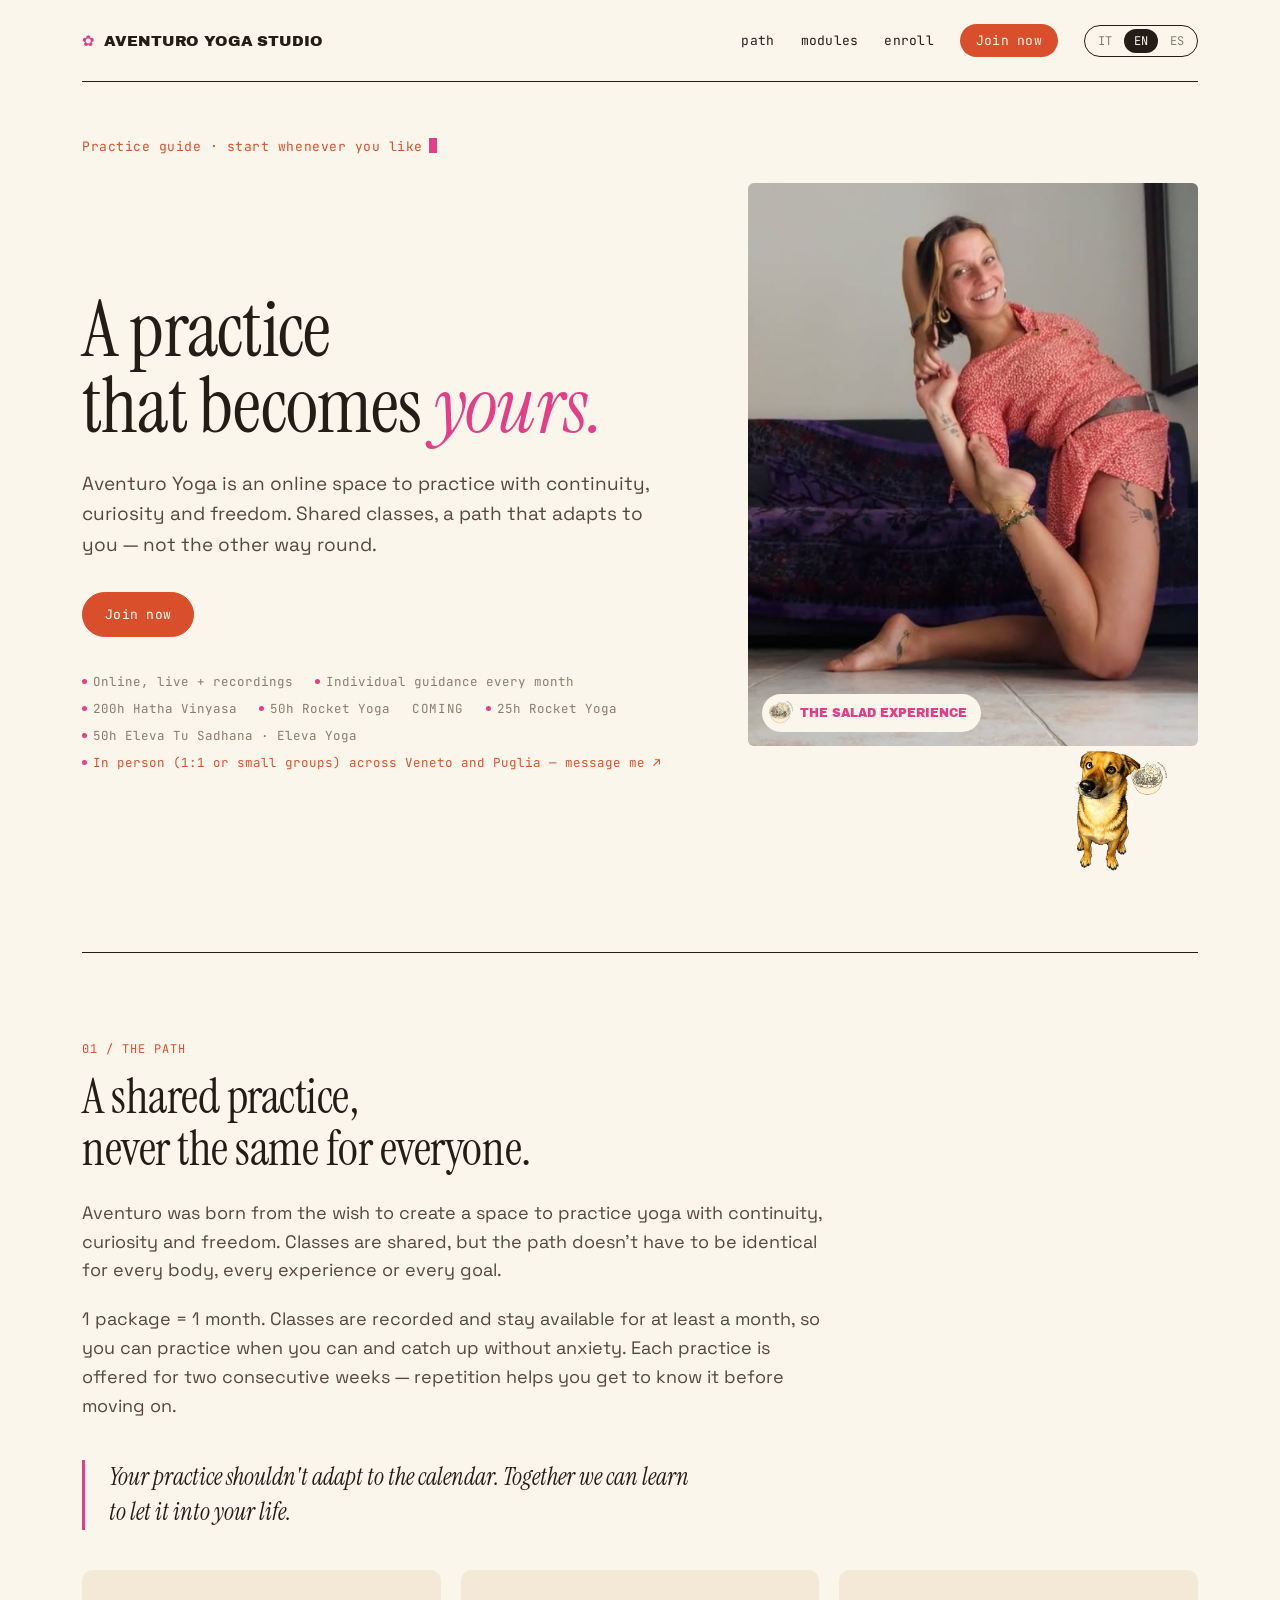
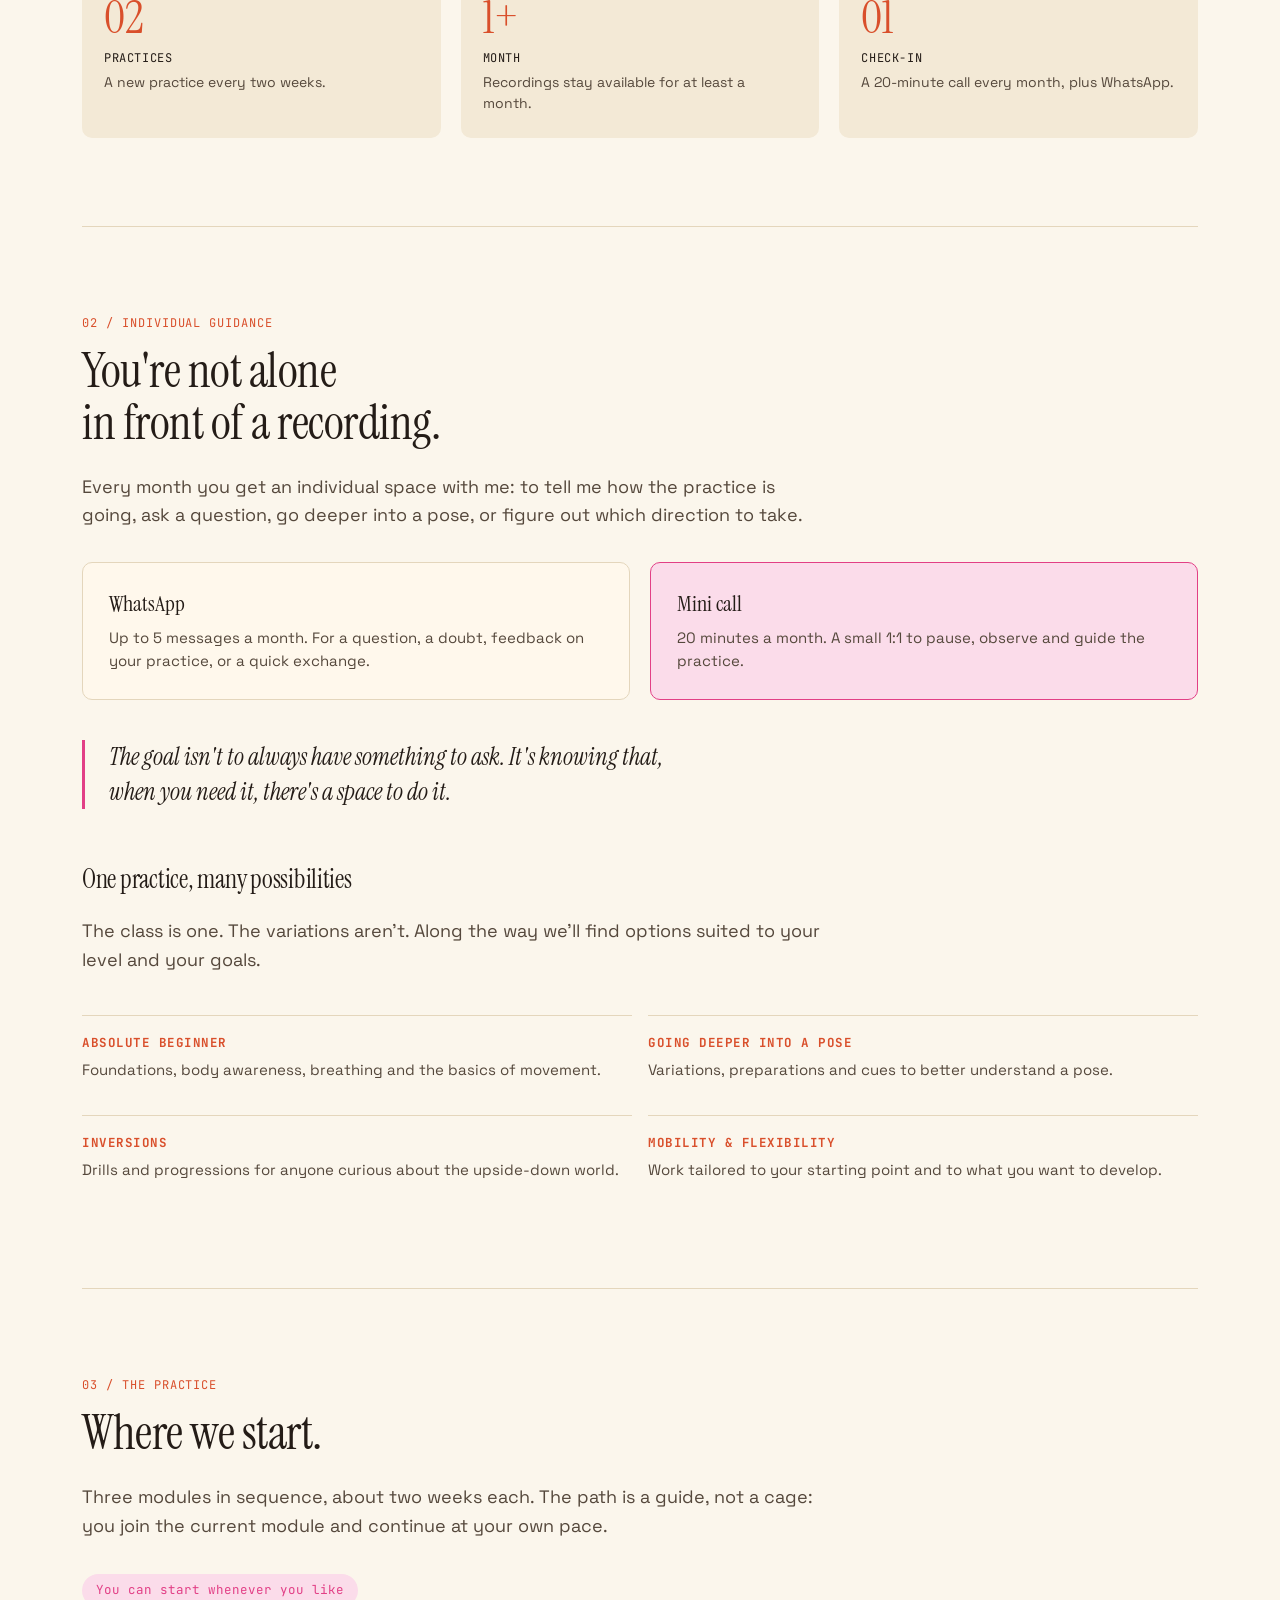
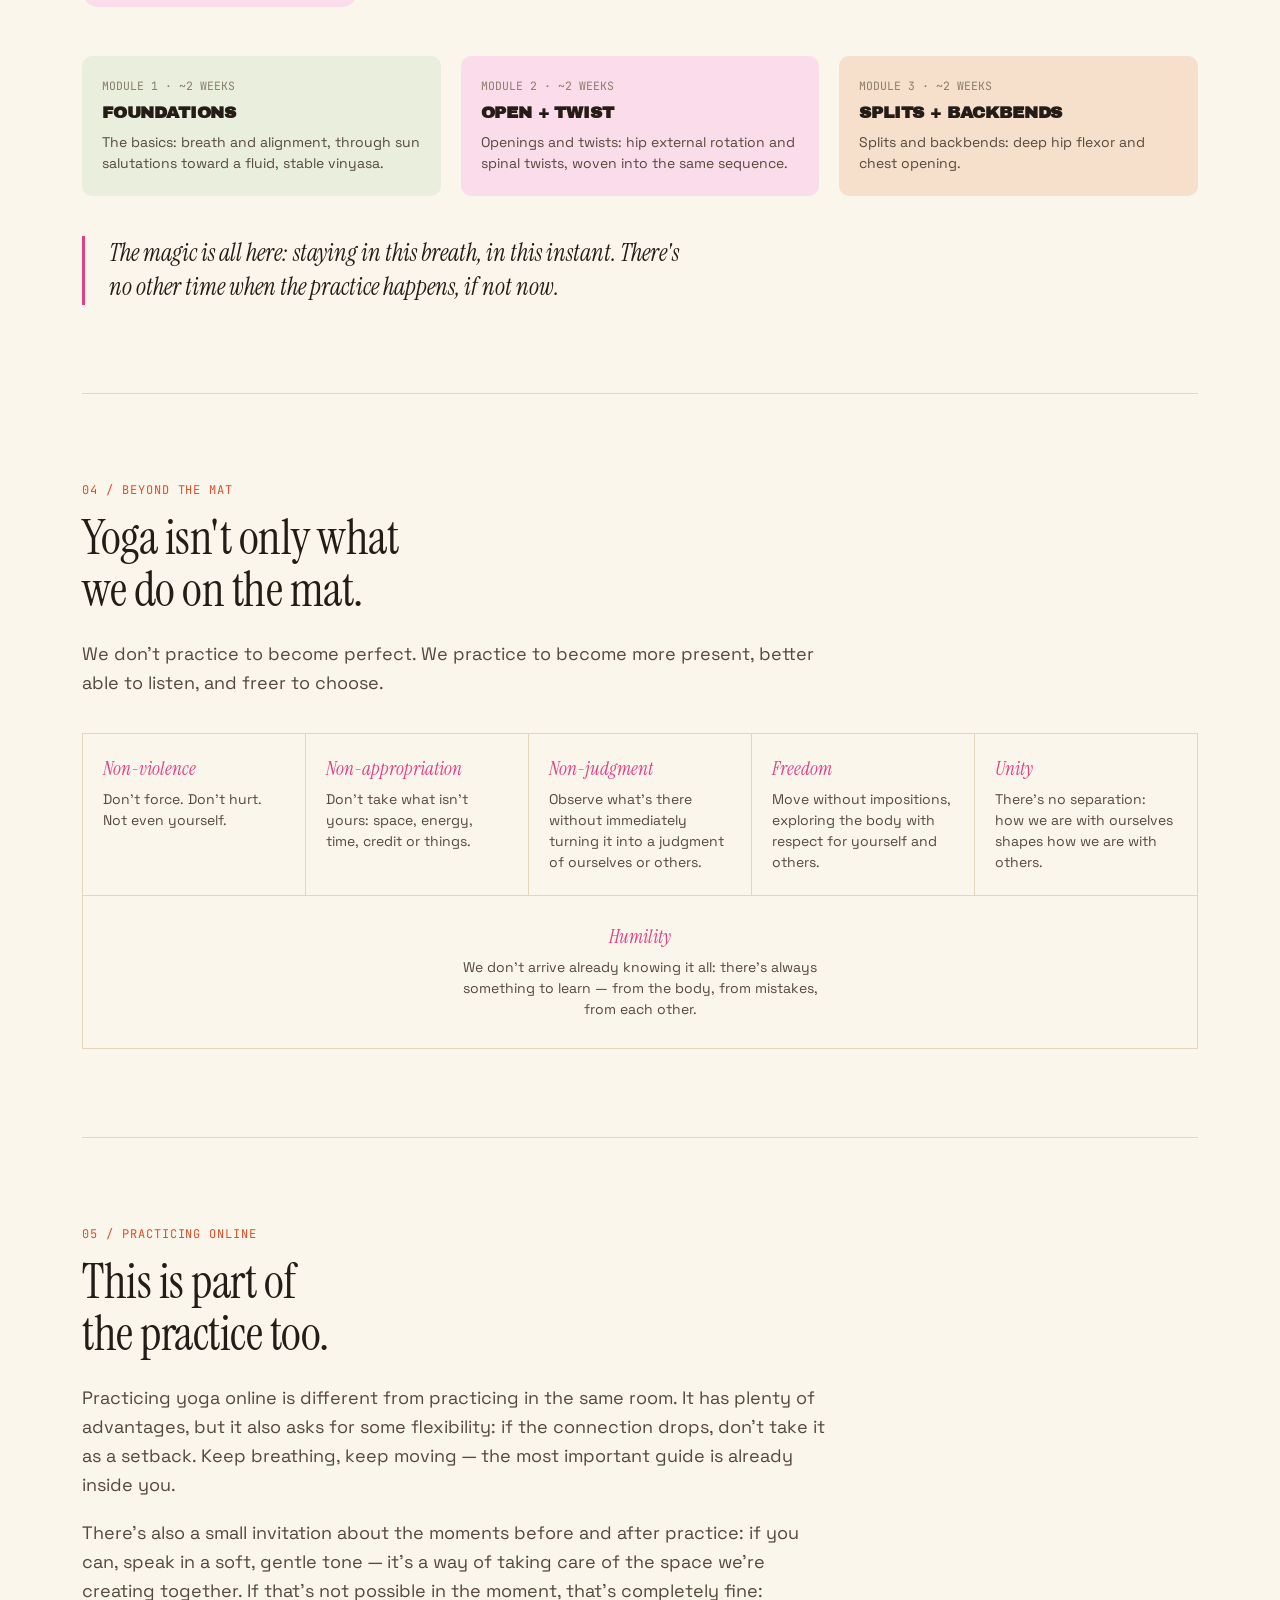
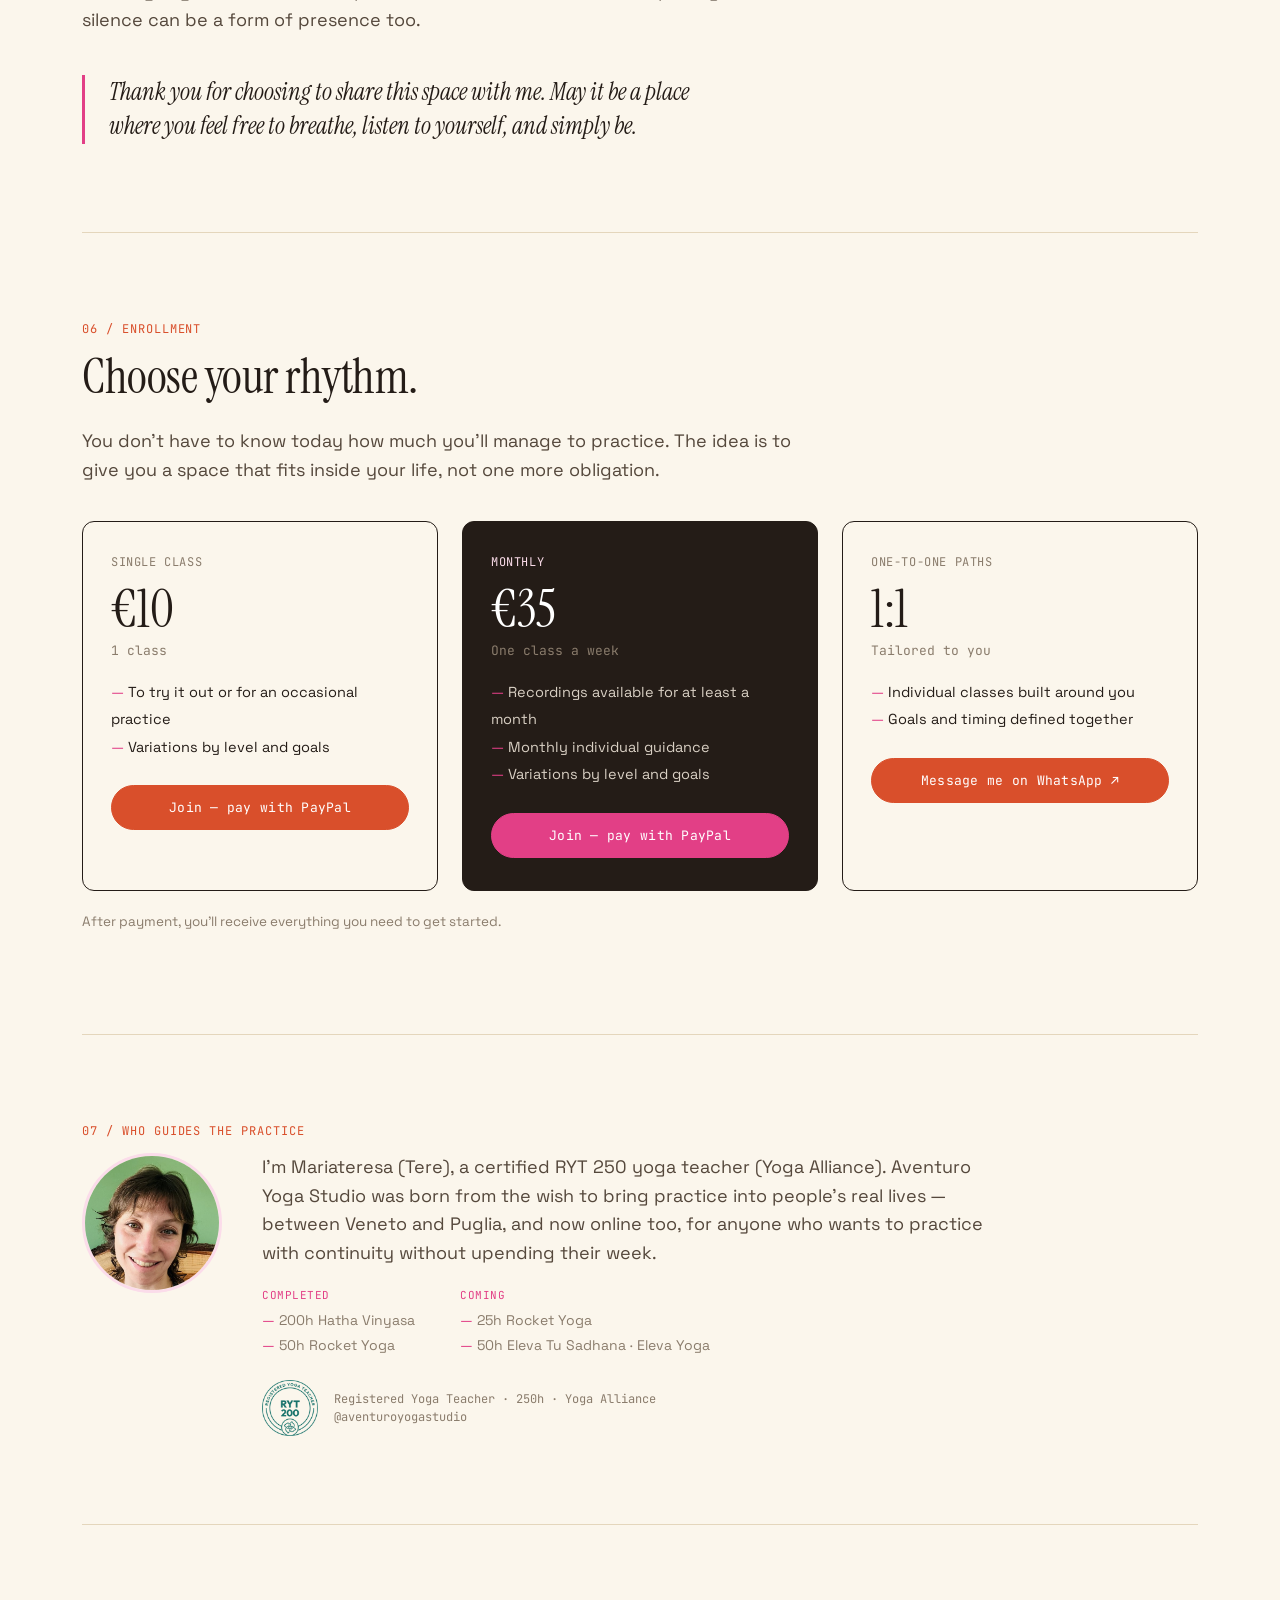
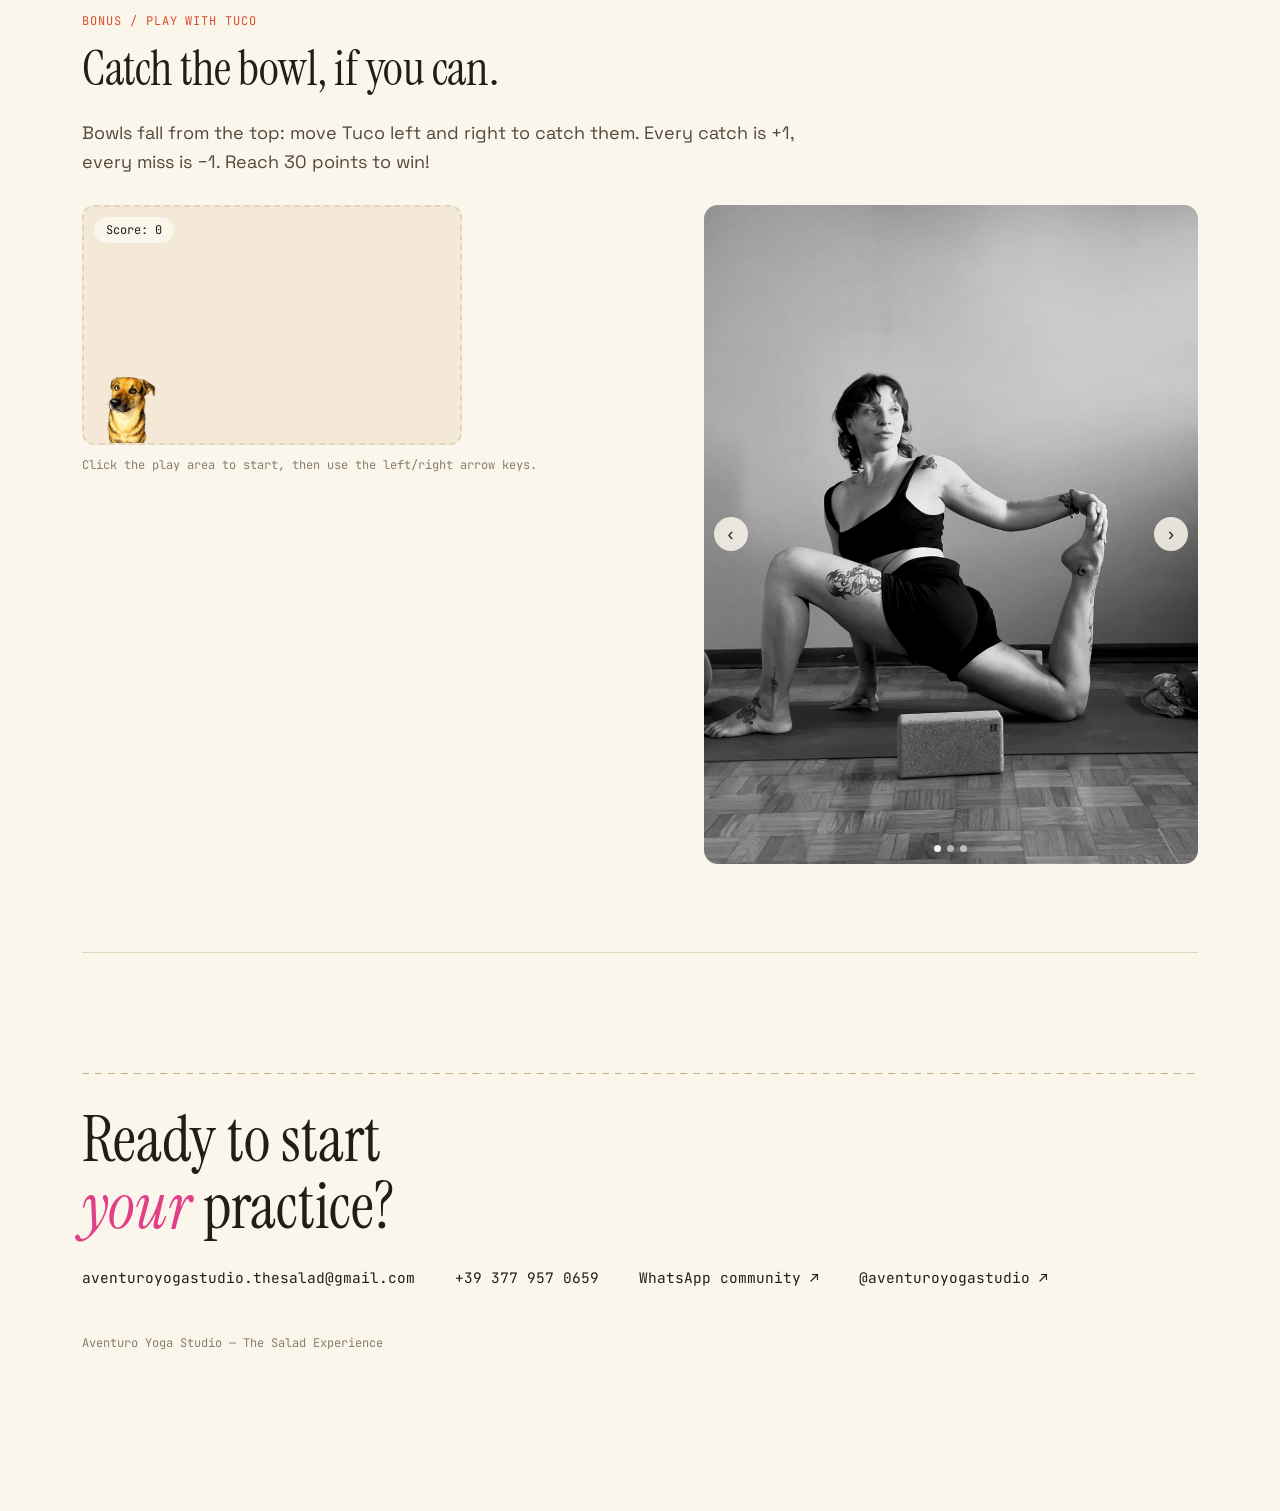
==== commit b747b3f3: "Aventuro: calendario senza date (3 moduli, inizia quando vuoi), nuovi prezzi (singola €10, mensile €" ====
--- a/aventuro/index.html
+++ b/aventuro/index.html
@@ -4,7 +4,7 @@
 <meta charset="utf-8">
 <meta name="viewport" content="width=device-width, initial-scale=1">
 <title>Aventuro Yoga Studio — The Salad Experience</title>
-<meta name="description" content="Una pratica di yoga condivisa ma mai uguale per tutti. Lezioni online mensili, guida individuale mensile. Settembre → dicembre 2026.">
+<meta name="description" content="Una pratica di yoga condivisa ma mai uguale per tutti. Lezioni online, guida individuale mensile. Tre moduli in sequenza: puoi iniziare quando vuoi.">
 <link rel="icon" href="favicon.svg" type="image/svg+xml">
 <link rel="preconnect" href="https://fonts.googleapis.com">
 <link rel="preconnect" href="https://fonts.gstatic.com" crossorigin>
@@ -22,7 +22,7 @@
     </button>
     <nav class="site-nav" id="siteNav">
       <a class="nav-link" href="#percorso" data-i18n="nav.percorso">percorso</a>
-      <a class="nav-link" href="#calendario" data-i18n="nav.calendario">calendario</a>
+      <a class="nav-link" href="#calendario" data-i18n="nav.calendario">moduli</a>
       <a class="nav-link" href="#iscrizioni" data-i18n="nav.iscrizioni">iscrizioni</a>
       <a class="is-cta" href="#iscrizioni" data-i18n="nav.cta">Iscriviti</a>
       <div class="langswitch" role="group" aria-label="Language">
@@ -34,14 +34,13 @@
   </header>
 
   <section class="hero">
-    <div class="eyebrow"><span data-i18n="hero.eyebrow">Guida alla pratica · settembre → dicembre 2026</span><span class="caret"></span></div>
+    <div class="eyebrow"><span data-i18n="hero.eyebrow">Guida alla pratica · inizia quando vuoi</span><span class="caret"></span></div>
     <div class="hero-grid">
       <div class="hero-copy">
         <h1 data-i18n-html="hero.title">Una pratica<br>che diventa <em>tua.</em></h1>
         <p class="hero-lede" data-i18n="hero.lede">Aventuro Yoga è uno spazio online per praticare con continuità, curiosità e libertà. Classi condivise, un percorso che si adatta a te — non il contrario.</p>
         <div class="hero-ctas">
           <a class="btn btn-primary" href="#iscrizioni" data-i18n="hero.cta1">Iscriviti ora</a>
-          <a class="btn btn-ghost" href="assets/aventuro-yoga-guida.pdf" target="_blank" rel="noopener" data-i18n="hero.cta2">Scarica la guida (PDF)</a>
         </div>
         <div class="hero-facts">
           <span><span class="dot"></span><span data-i18n="hero.fact1">Online, live + registrazioni</span></span>
@@ -132,37 +131,23 @@
   <section id="calendario" class="section">
     <div class="kicker">03 / <span data-i18n="s3.kicker">La pratica</span></div>
     <h2 class="section-title" data-i18n="s3.title">Da dove iniziamo.</h2>
-    <p class="lede" data-i18n="s3.p1">Il calendario è una traccia, non una gabbia. Partiamo da qui e lasciamo che la pratica evolva insieme al gruppo.</p>
+    <p class="lede" data-i18n="s3.p1">Tre moduli in sequenza, circa due settimane ciascuno. Il percorso è una traccia, non una gabbia: entri dal modulo in corso e prosegui al tuo ritmo.</p>
+    <p class="launch-badge" data-i18n="s3.note">Puoi iniziare quando vuoi</p>
     <div class="phases">
       <div class="phase">
-        <div class="dates" data-i18n="s3.phase1.num">21 SET → 04 OTT</div>
+        <div class="dates" data-i18n="s3.phase1.num">MODULO 1 · ~2 SETTIMANE</div>
         <h4 data-i18n="s3.phase1.title">Foundations</h4>
-        <p data-i18n="s3.phase1.desc">Le basi attraverso i saluti al sole, verso un vinyasa fluido e stabile.</p>
+        <p data-i18n="s3.phase1.desc">Le basi: respiro e allineamento, attraverso i saluti al sole verso un vinyasa fluido e stabile.</p>
       </div>
       <div class="phase">
-        <div class="dates" data-i18n="s3.phase2.num">05 OTT → 18 OTT</div>
-        <h4 data-i18n="s3.phase2.title">Anche e Torsioni</h4>
-        <p data-i18n="s3.phase2.desc">Anche in rotazione esterna e torsioni della colonna, intrecciate nella stessa sequenza.</p>
+        <div class="dates" data-i18n="s3.phase2.num">MODULO 2 · ~2 SETTIMANE</div>
+        <h4 data-i18n="s3.phase2.title">Open + Twist</h4>
+        <p data-i18n="s3.phase2.desc">Aperture e torsioni: anche in rotazione esterna e torsioni della colonna, intrecciate nella stessa sequenza.</p>
       </div>
       <div class="phase">
-        <div class="dates" data-i18n="s3.phase3.num">19 OTT → 01 NOV</div>
-        <h4 data-i18n="s3.phase3.title">Arm Balance</h4>
-        <p data-i18n="s3.phase3.desc">Polsi, core e spalle in appoggio, verso il primo arm balance.</p>
-      </div>
-      <div class="phase">
-        <div class="dates" data-i18n="s3.phase4.num">02 NOV → 15 NOV</div>
-        <h4 data-i18n="s3.phase4.title">Split + Arco</h4>
-        <p data-i18n="s3.phase4.desc">Apertura profonda dei flessori dell'anca e del petto, tra split e backbend.</p>
-      </div>
-      <div class="phase">
-        <div class="dates" data-i18n="s3.phase5.num">16 NOV → 29 NOV</div>
-        <h4 data-i18n="s3.phase5.title">Completa</h4>
-        <p data-i18n="s3.phase5.desc">Una pratica che intreccia tutto il percorso fatto fin qui.</p>
-      </div>
-      <div class="phase">
-        <div class="dates" data-i18n="s3.phase6.num">30 NOV → 13 DIC</div>
-        <h4 data-i18n="s3.phase6.title">Inversioni</h4>
-        <p data-i18n="s3.phase6.desc">Collo, spalle e core: la stabilità per capovolgersi in sicurezza.</p>
+        <div class="dates" data-i18n="s3.phase3.num">MODULO 3 · ~2 SETTIMANE</div>
+        <h4 data-i18n="s3.phase3.title">Splits + Backbends</h4>
+        <p data-i18n="s3.phase3.desc">Spaccate e piegamenti all'indietro: apertura profonda dei flessori dell'anca e del petto.</p>
       </div>
     </div>
     <blockquote class="quote" data-i18n="s3.quote">La magia è tutta qui: restare in questo respiro, in questo istante. Non c'è altro tempo in cui la pratica accade, se non ora.</blockquote>
@@ -212,12 +197,21 @@
     <div class="kicker">06 / <span data-i18n="s6.kicker">Iscrizioni</span></div>
     <h2 class="section-title" data-i18n="s6.title">Scegli il tuo ritmo.</h2>
     <p class="lede" data-i18n="s6.p1">Non devi sapere oggi quanto riuscirai a praticare. L'idea è darti uno spazio che possa stare dentro la tua vita, non aggiungere un altro obbligo.</p>
-    <p class="launch-badge" data-i18n="s6.launchnote">Prezzo di lancio, valido per le iscrizioni entro ottobre. Da novembre: €40 mensile · €70 bimestrale.</p>
     <div class="pricing">
       <div class="price-card">
+        <div class="price-card-label" data-i18n="s6.singola.label">Lezione singola</div>
+        <div class="amount">€10</div>
+        <div class="cadence" data-i18n="s6.singola.cadence">1 lezione</div>
+        <ul>
+          <li data-i18n="s6.singola.f1">Per provare o per una pratica occasionale</li>
+          <li data-i18n="s6.singola.f2">Varianti in base al livello e agli obiettivi</li>
+        </ul>
+        <a class="btn btn-primary" href="https://www.paypal.me/MLinsalata/10" target="_blank" rel="noopener" data-i18n="s6.cta">Iscriviti — paga con PayPal</a>
+      </div>
+      <div class="price-card is-featured">
         <div class="price-card-label" data-i18n="s6.mensile.label">Mensile</div>
         <div class="amount">€35</div>
-        <div class="cadence" data-i18n="s6.mensile.cadence">1 mese di pratica</div>
+        <div class="cadence" data-i18n="s6.mensile.cadence">Una lezione a settimana</div>
         <ul>
           <li data-i18n="s6.mensile.f1">Registrazioni disponibili per almeno un mese</li>
           <li data-i18n="s6.mensile.f2">Guida individuale mensile</li>
@@ -225,16 +219,15 @@
         </ul>
         <a class="btn btn-primary" href="https://www.paypal.me/MLinsalata/35" target="_blank" rel="noopener" data-i18n="s6.cta">Iscriviti — paga con PayPal</a>
       </div>
-      <div class="price-card is-featured">
-        <div class="price-card-label" data-i18n="s6.bimestrale.label">Bimestrale</div>
-        <div class="amount">€60</div>
-        <div class="cadence" data-i18n="s6.bimestrale.cadence">2 mesi di pratica</div>
+      <div class="price-card">
+        <div class="price-card-label" data-i18n="s6.oneone.label">Percorsi one-to-one</div>
+        <div class="amount">1:1</div>
+        <div class="cadence" data-i18n="s6.oneone.cadence">Su misura per te</div>
         <ul>
-          <li data-i18n="s6.bimestrale.f1">Tutto ciò che è incluso nel mensile</li>
-          <li data-i18n="s6.bimestrale.f2">Più continuità nel percorso</li>
-          <li data-i18n="s6.bimestrale.f3">Risparmio di €10</li>
+          <li data-i18n="s6.oneone.f1">Lezioni individuali costruite su di te</li>
+          <li data-i18n="s6.oneone.f2">Obiettivi e tempi da definire insieme</li>
         </ul>
-        <a class="btn btn-primary" href="https://www.paypal.me/MLinsalata/60" target="_blank" rel="noopener" data-i18n="s6.cta">Iscriviti — paga con PayPal</a>
+        <a class="btn btn-primary" href="https://wa.me/393779570659" target="_blank" rel="noopener" data-i18n="s6.oneone.cta">Scrivimi su WhatsApp ↗</a>
       </div>
     </div>
     <p class="pricing-note" data-i18n="s6.note">Dopo il pagamento riceverai tutte le info necessarie per iniziare.</p>
@@ -255,7 +248,7 @@
             </ul>
           </div>
           <div class="cert-group">
-            <div class="cert-label" data-i18n="about.cert.next">In arrivo · ottobre</div>
+            <div class="cert-label" data-i18n="about.cert.next">In arrivo</div>
             <ul>
               <li data-i18n="about.cert.next1">25h Rocket Yoga</li>
               <li data-i18n="about.cert.next2">50h Eleva Tu Sadhana · Eleva Yoga</li>
@@ -307,7 +300,6 @@
       <a href="https://wa.me/393779570659" target="_blank" rel="noopener">+39 377 957 0659</a>
       <a href="https://chat.whatsapp.com/DZMfTc9zoQuCDolJnYYzN2" target="_blank" rel="noopener" data-i18n="footer.whatsapp">WhatsApp community ↗</a>
       <a href="https://instagram.com/aventuroyogastudio" target="_blank" rel="noopener">@aventuroyogastudio ↗</a>
-      <a href="assets/aventuro-yoga-guida.pdf" target="_blank" rel="noopener" data-i18n="footer.pdf">Guida in PDF ↗</a>
     </div>
     <div class="footer-note" data-i18n="footer.note">Aventuro Yoga Studio — The Salad Experience</div>
   </section>
--- a/aventuro/style.css
+++ b/aventuro/style.css
@@ -495,7 +495,7 @@
 /* --- pricing --- */
 .pricing {
   display: grid;
-  grid-template-columns: 1fr 1fr;
+  grid-template-columns: repeat(3, 1fr);
   gap: 24px;
   margin-top: 36px;
 }
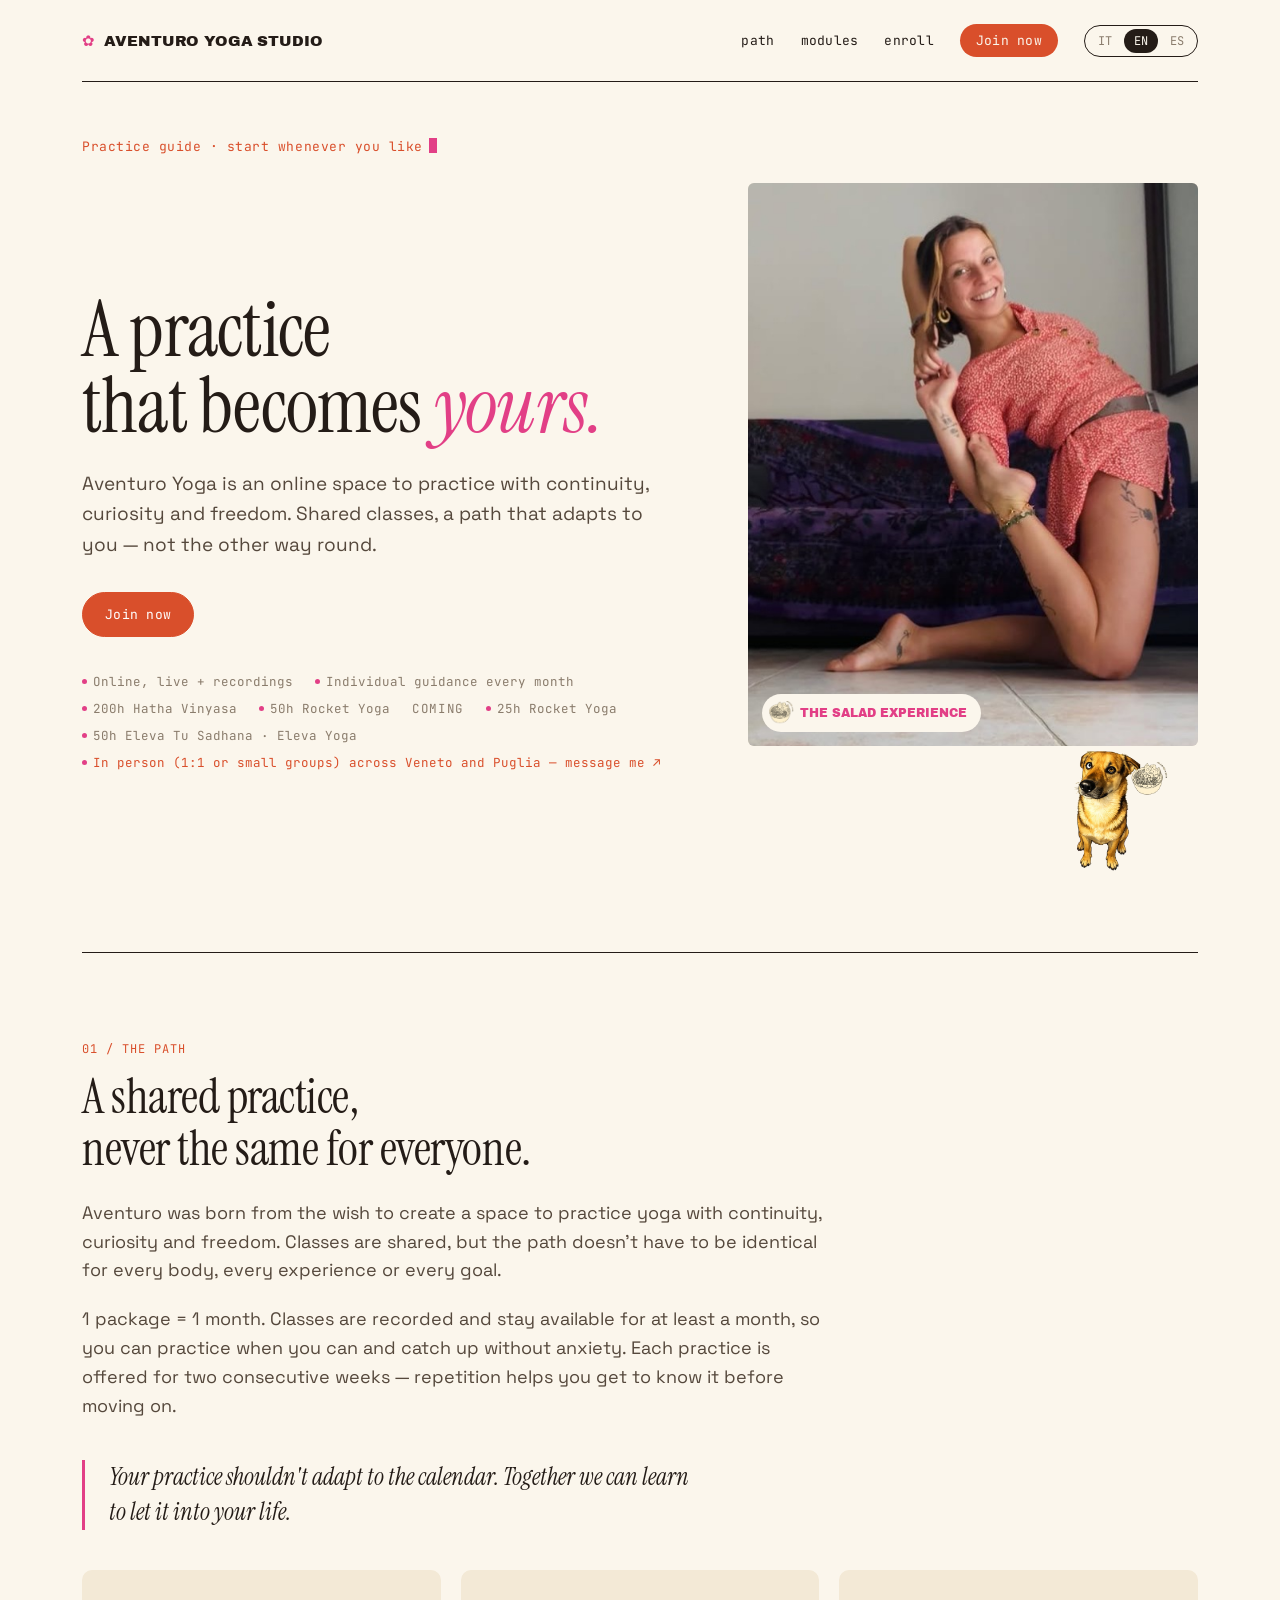
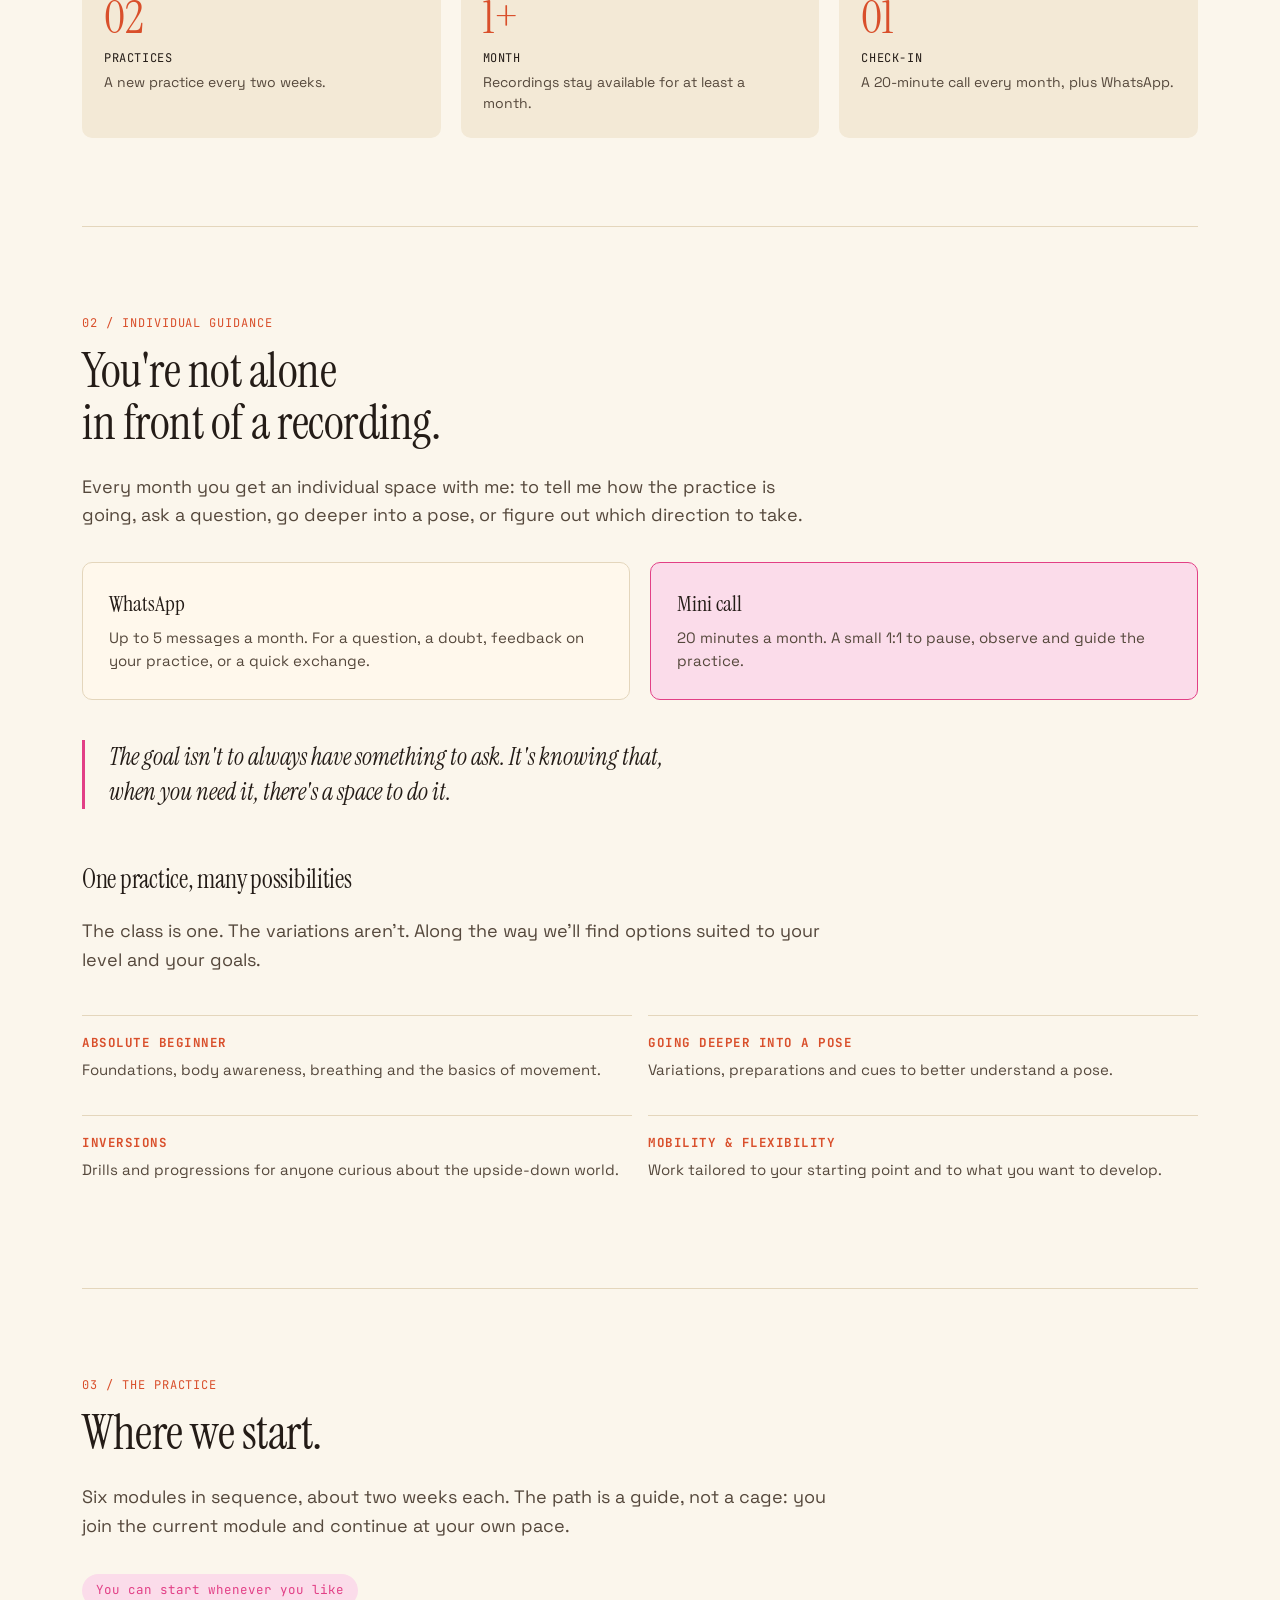
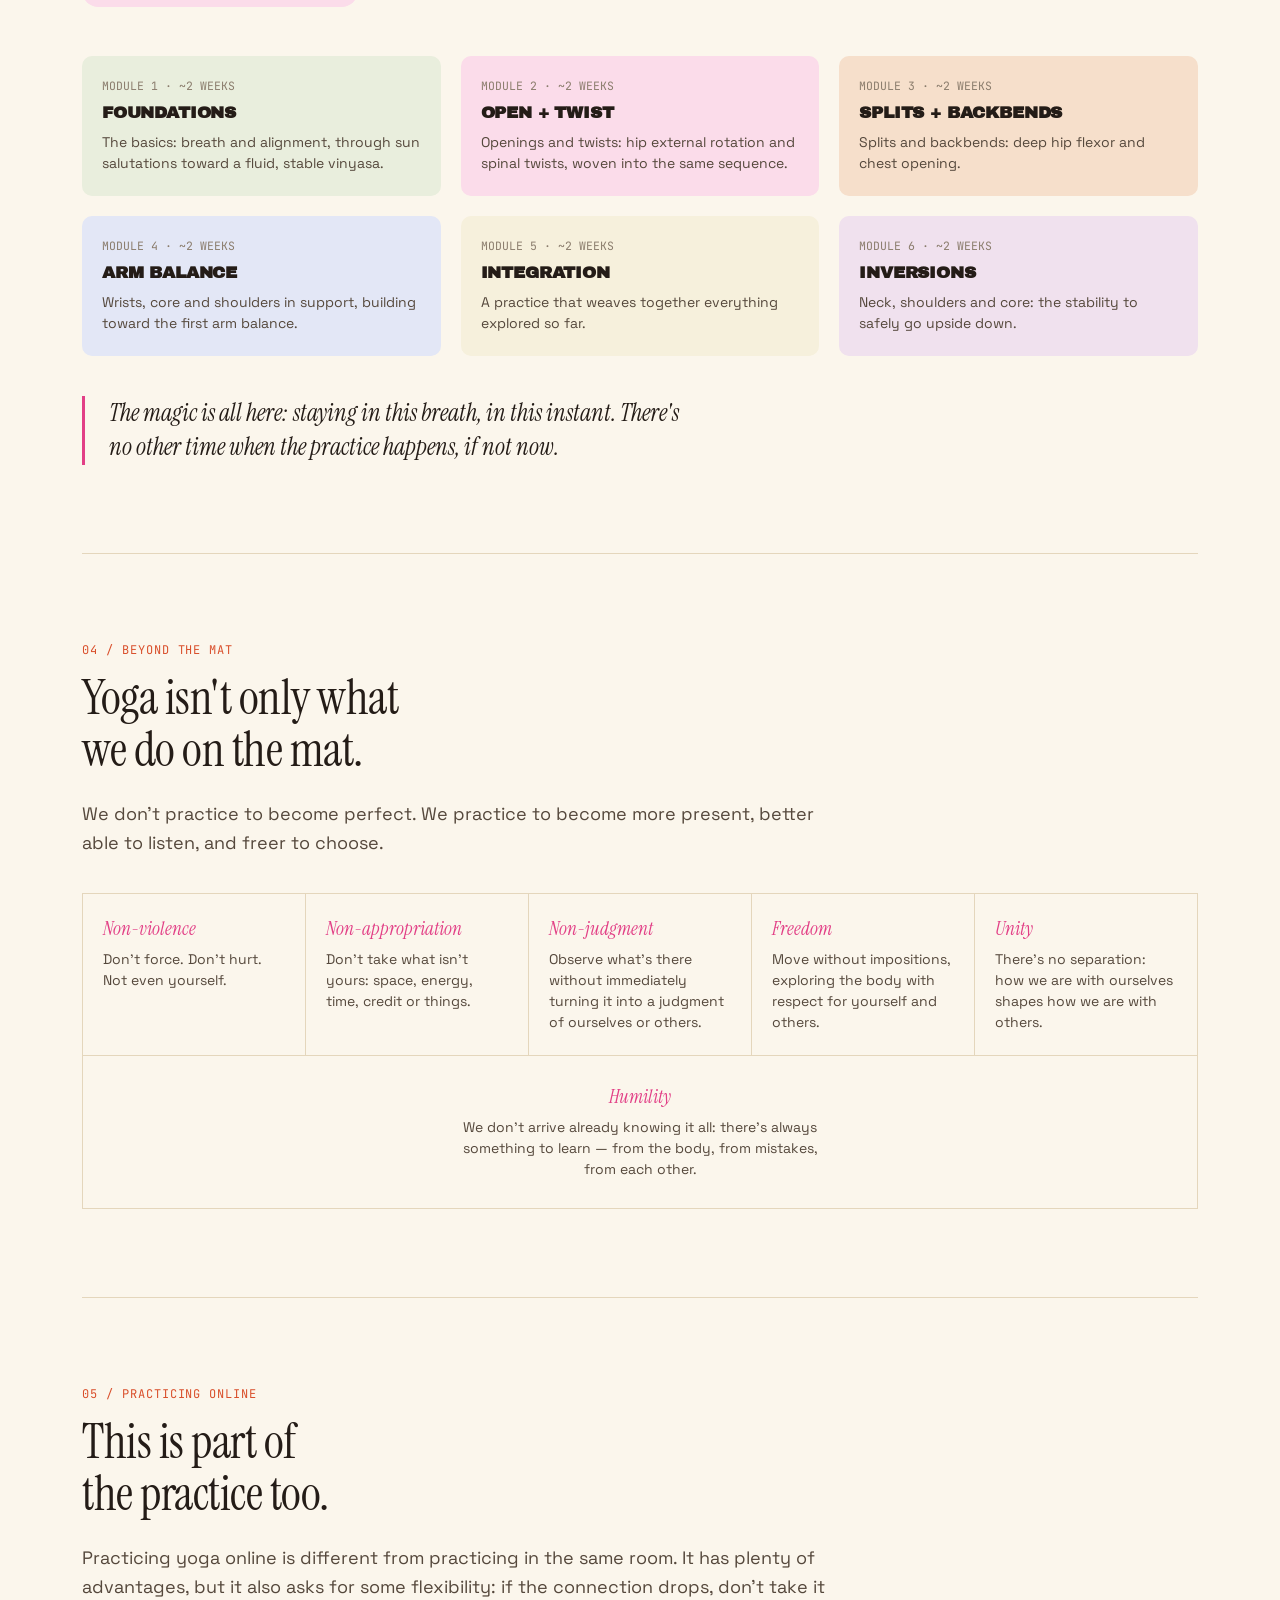
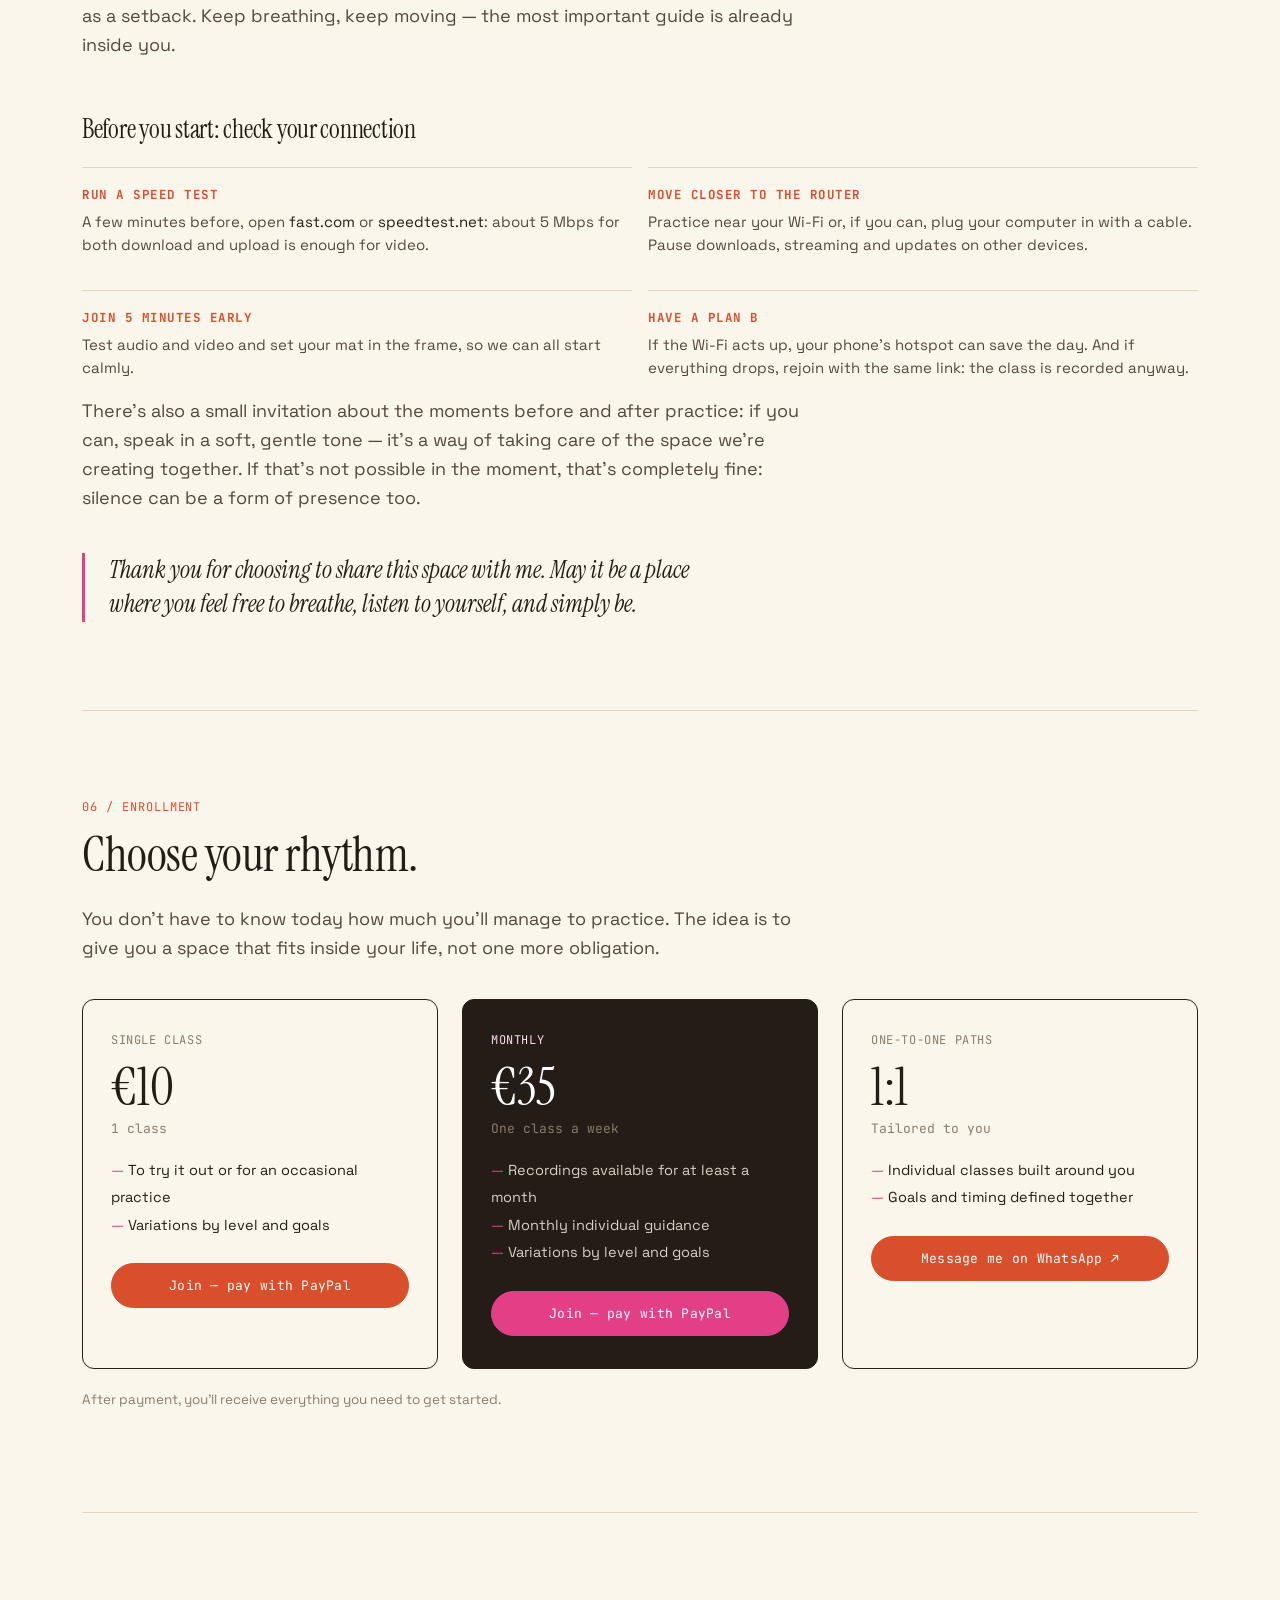
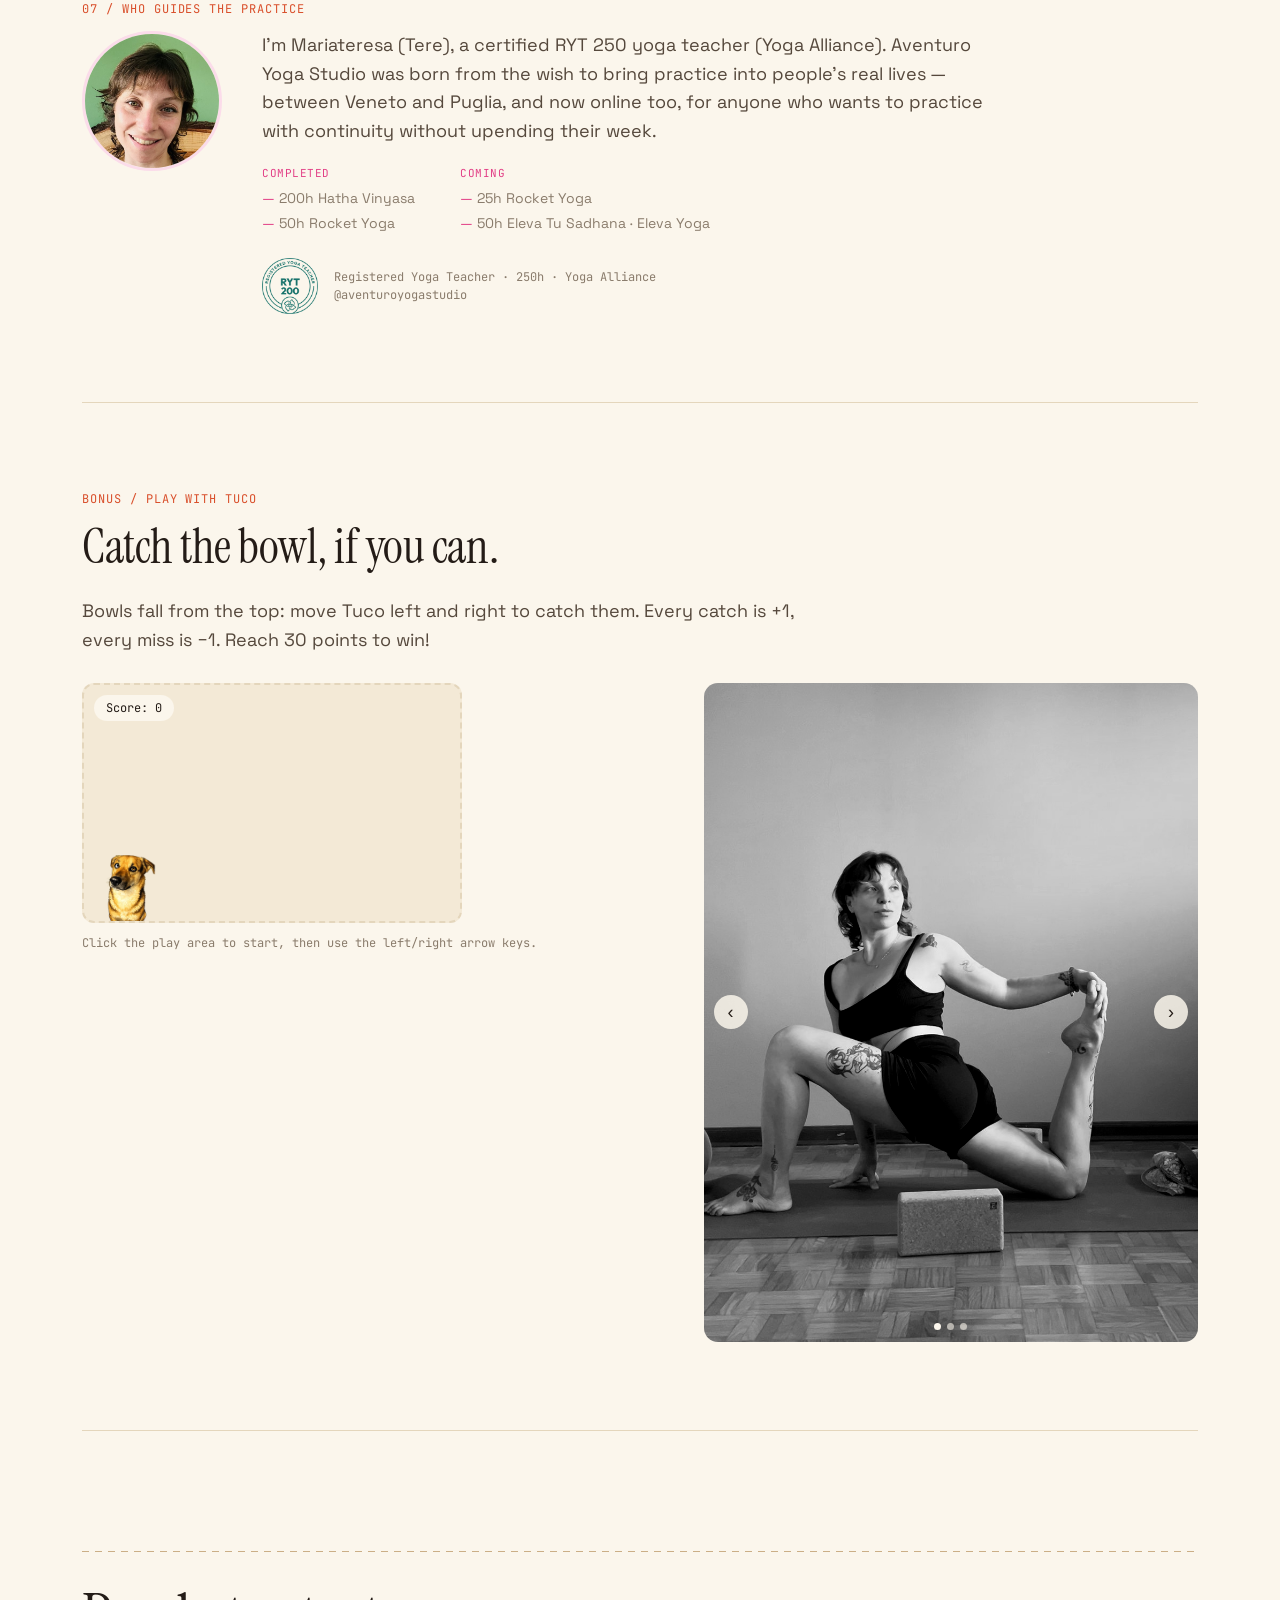
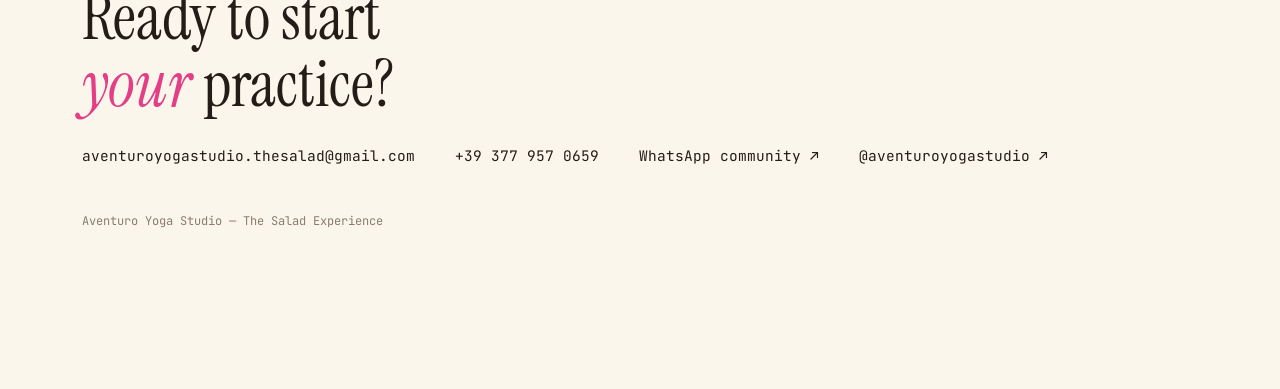
==== commit 259d43bb: "Aventuro: torna a 6 moduli senza date (Arm Balance, Completa, Inversioni) e aggiunge consigli per co" ====
--- a/aventuro/index.html
+++ b/aventuro/index.html
@@ -4,7 +4,7 @@
 <meta charset="utf-8">
 <meta name="viewport" content="width=device-width, initial-scale=1">
 <title>Aventuro Yoga Studio — The Salad Experience</title>
-<meta name="description" content="Una pratica di yoga condivisa ma mai uguale per tutti. Lezioni online, guida individuale mensile. Tre moduli in sequenza: puoi iniziare quando vuoi.">
+<meta name="description" content="Una pratica di yoga condivisa ma mai uguale per tutti. Lezioni online, guida individuale mensile. Sei moduli in sequenza: puoi iniziare quando vuoi.">
 <link rel="icon" href="favicon.svg" type="image/svg+xml">
 <link rel="preconnect" href="https://fonts.googleapis.com">
 <link rel="preconnect" href="https://fonts.gstatic.com" crossorigin>
@@ -131,7 +131,7 @@
   <section id="calendario" class="section">
     <div class="kicker">03 / <span data-i18n="s3.kicker">La pratica</span></div>
     <h2 class="section-title" data-i18n="s3.title">Da dove iniziamo.</h2>
-    <p class="lede" data-i18n="s3.p1">Tre moduli in sequenza, circa due settimane ciascuno. Il percorso è una traccia, non una gabbia: entri dal modulo in corso e prosegui al tuo ritmo.</p>
+    <p class="lede" data-i18n="s3.p1">Sei moduli in sequenza, circa due settimane ciascuno. Il percorso è una traccia, non una gabbia: entri dal modulo in corso e prosegui al tuo ritmo.</p>
     <p class="launch-badge" data-i18n="s3.note">Puoi iniziare quando vuoi</p>
     <div class="phases">
       <div class="phase">
@@ -148,6 +148,21 @@
         <div class="dates" data-i18n="s3.phase3.num">MODULO 3 · ~2 SETTIMANE</div>
         <h4 data-i18n="s3.phase3.title">Splits + Backbends</h4>
         <p data-i18n="s3.phase3.desc">Spaccate e piegamenti all'indietro: apertura profonda dei flessori dell'anca e del petto.</p>
+      </div>
+      <div class="phase">
+        <div class="dates" data-i18n="s3.phase4.num">MODULO 4 · ~2 SETTIMANE</div>
+        <h4 data-i18n="s3.phase4.title">Arm Balance</h4>
+        <p data-i18n="s3.phase4.desc">Polsi, core e spalle in appoggio, verso il primo arm balance.</p>
+      </div>
+      <div class="phase">
+        <div class="dates" data-i18n="s3.phase5.num">MODULO 5 · ~2 SETTIMANE</div>
+        <h4 data-i18n="s3.phase5.title">Completa</h4>
+        <p data-i18n="s3.phase5.desc">Una pratica che intreccia tutto il percorso fatto fin qui.</p>
+      </div>
+      <div class="phase">
+        <div class="dates" data-i18n="s3.phase6.num">MODULO 6 · ~2 SETTIMANE</div>
+        <h4 data-i18n="s3.phase6.title">Inversioni</h4>
+        <p data-i18n="s3.phase6.desc">Collo, spalle e core: la stabilità per capovolgersi in sicurezza.</p>
       </div>
     </div>
     <blockquote class="quote" data-i18n="s3.quote">La magia è tutta qui: restare in questo respiro, in questo istante. Non c'è altro tempo in cui la pratica accade, se non ora.</blockquote>
@@ -189,6 +204,25 @@
     <div class="kicker">05 / <span data-i18n="s5.kicker">Praticare online</span></div>
     <h2 class="section-title" data-i18n-html="s5.title">Anche questo<br>fa parte della pratica.</h2>
     <p class="lede" data-i18n="s5.p1">Praticare yoga online è diverso dal praticare nella stessa stanza. Ha tantissimi vantaggi, ma richiede anche un po' di flessibilità: se la connessione dovesse cadere, non viverlo come un ostacolo. Continua a respirare, continua a muoverti — la guida più importante è già dentro di te.</p>
+    <h3 class="section-title" style="font-size:26px; margin-top:56px" data-i18n="s5.tips.title">Prima di iniziare: controlla la connessione</h3>
+    <div class="variants" style="margin-top:20px">
+      <div class="variant">
+        <h4 data-i18n="s5.tip1.title">Fai uno speed test</h4>
+        <p data-i18n-html="s5.tip1.desc">Qualche minuto prima apri <a href="https://fast.com" target="_blank" rel="noopener">fast.com</a> o <a href="https://www.speedtest.net" target="_blank" rel="noopener">speedtest.net</a>: per il video bastano circa 5 Mbps, sia in download che in upload.</p>
+      </div>
+      <div class="variant">
+        <h4 data-i18n="s5.tip2.title">Avvicinati al router</h4>
+        <p data-i18n-html="s5.tip2.desc">Pratica vicino al Wi-Fi o, se puoi, collega il computer con il cavo. Metti in pausa download, streaming e aggiornamenti sugli altri dispositivi.</p>
+      </div>
+      <div class="variant">
+        <h4 data-i18n="s5.tip3.title">Collegati 5 minuti prima</h4>
+        <p data-i18n-html="s5.tip3.desc">Prova audio e video e sistema il tappetino nell'inquadratura, così partiamo tutti tranquilli.</p>
+      </div>
+      <div class="variant">
+        <h4 data-i18n="s5.tip4.title">Tieni un piano B</h4>
+        <p data-i18n-html="s5.tip4.desc">Se il Wi-Fi fa i capricci, l'hotspot del telefono può salvarti. E se cade tutto, rientra con lo stesso link: la lezione è comunque registrata.</p>
+      </div>
+    </div>
     <p class="lede" data-i18n="s5.p2">Un piccolo invito riguarda il momento prima e dopo la pratica: se puoi, parla con un tono di voce morbido e pacato — è un modo per prenderci cura dello spazio che creiamo insieme. Se in quel momento non è possibile, va benissimo così: anche il silenzio può essere una forma di presenza.</p>
     <blockquote class="quote" data-i18n="s5.quote">Grazie per scegliere di condividere questo spazio con me. Che possa essere un luogo in cui sentirti libero di respirare, ascoltarti e semplicemente essere.</blockquote>
   </section>
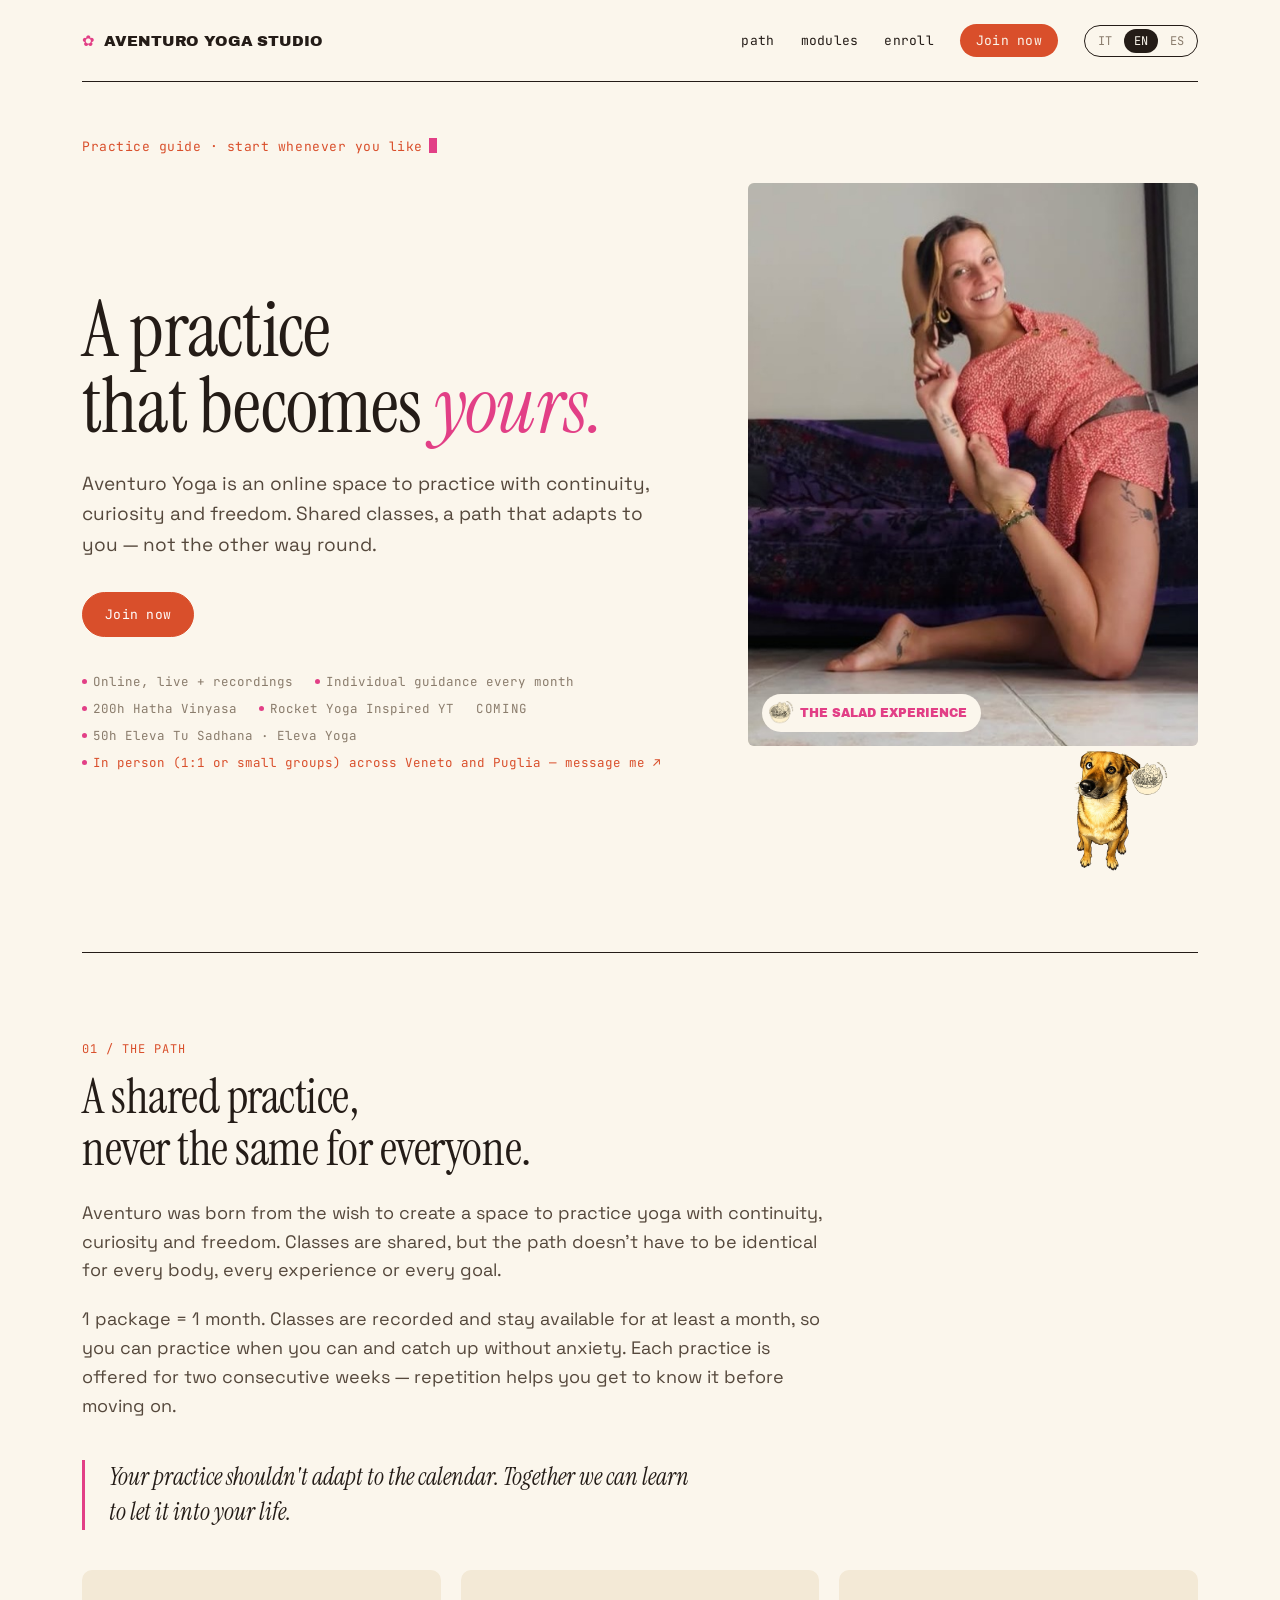
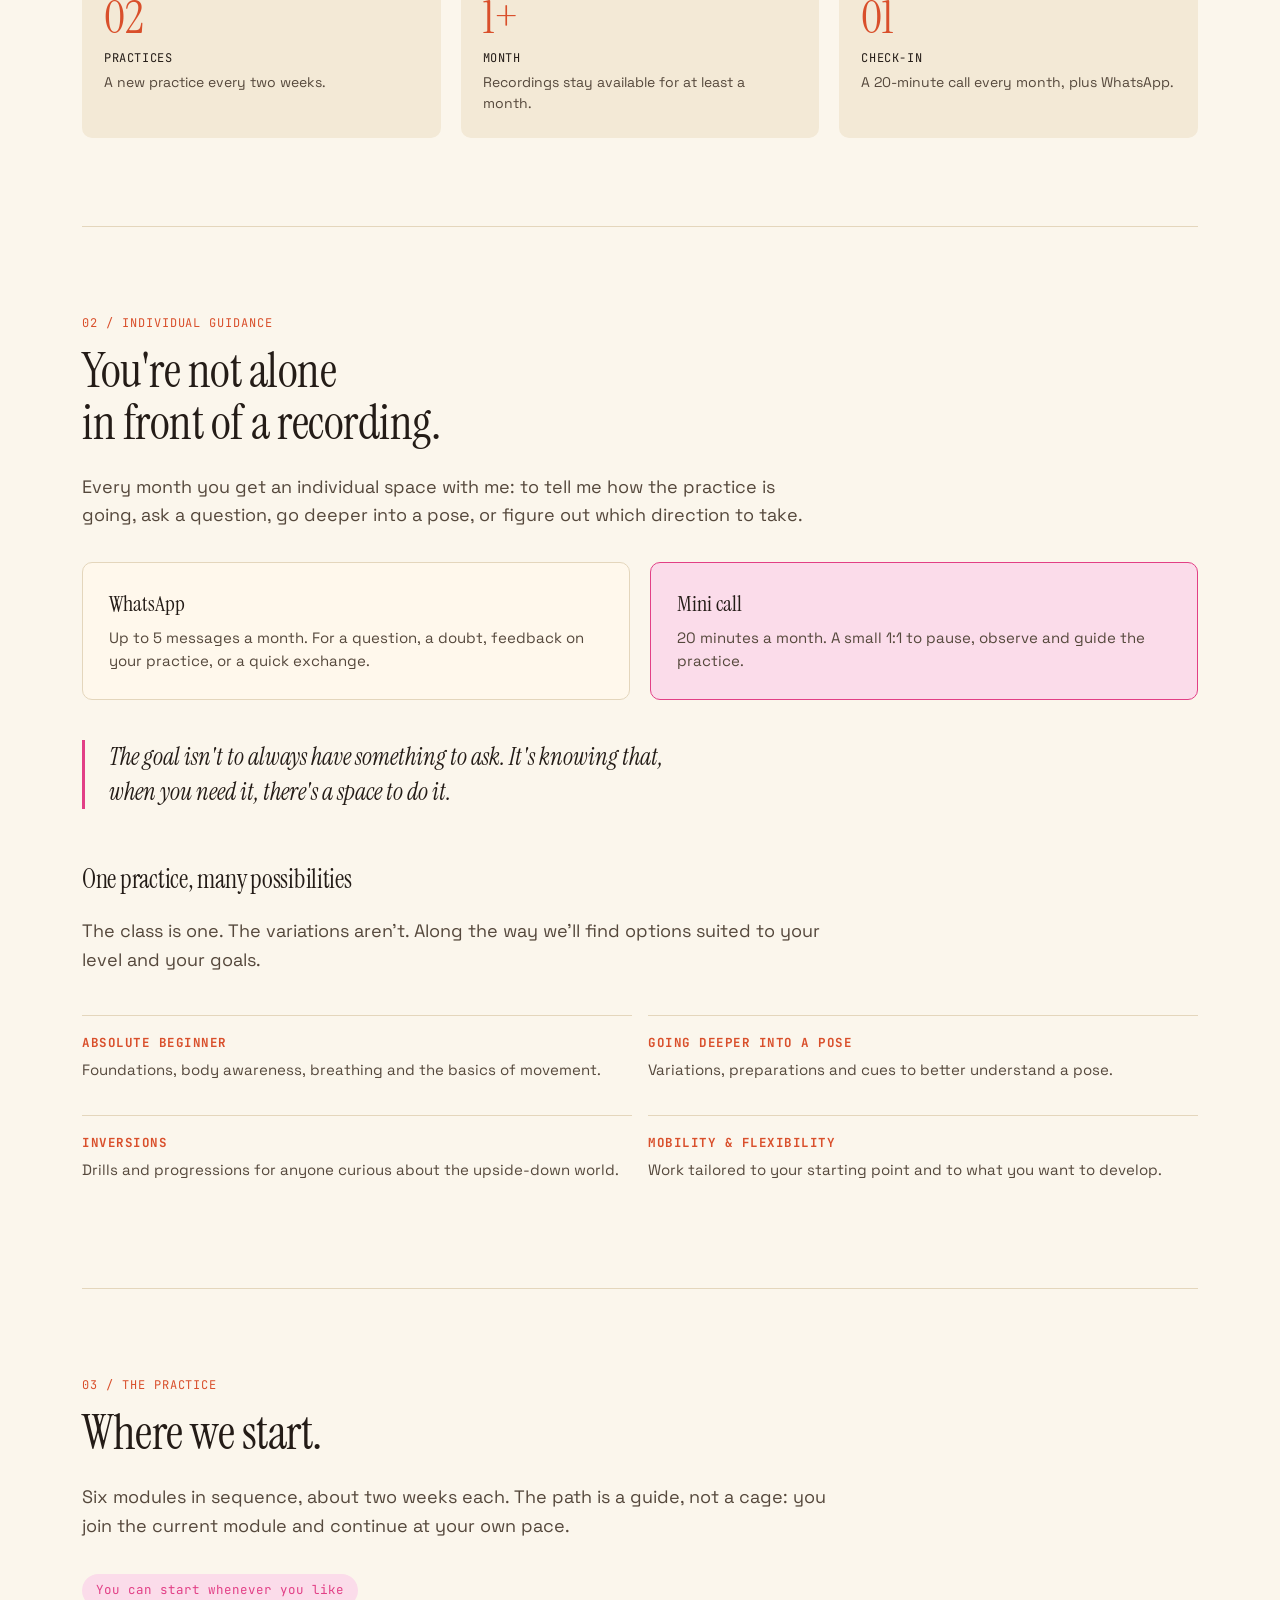
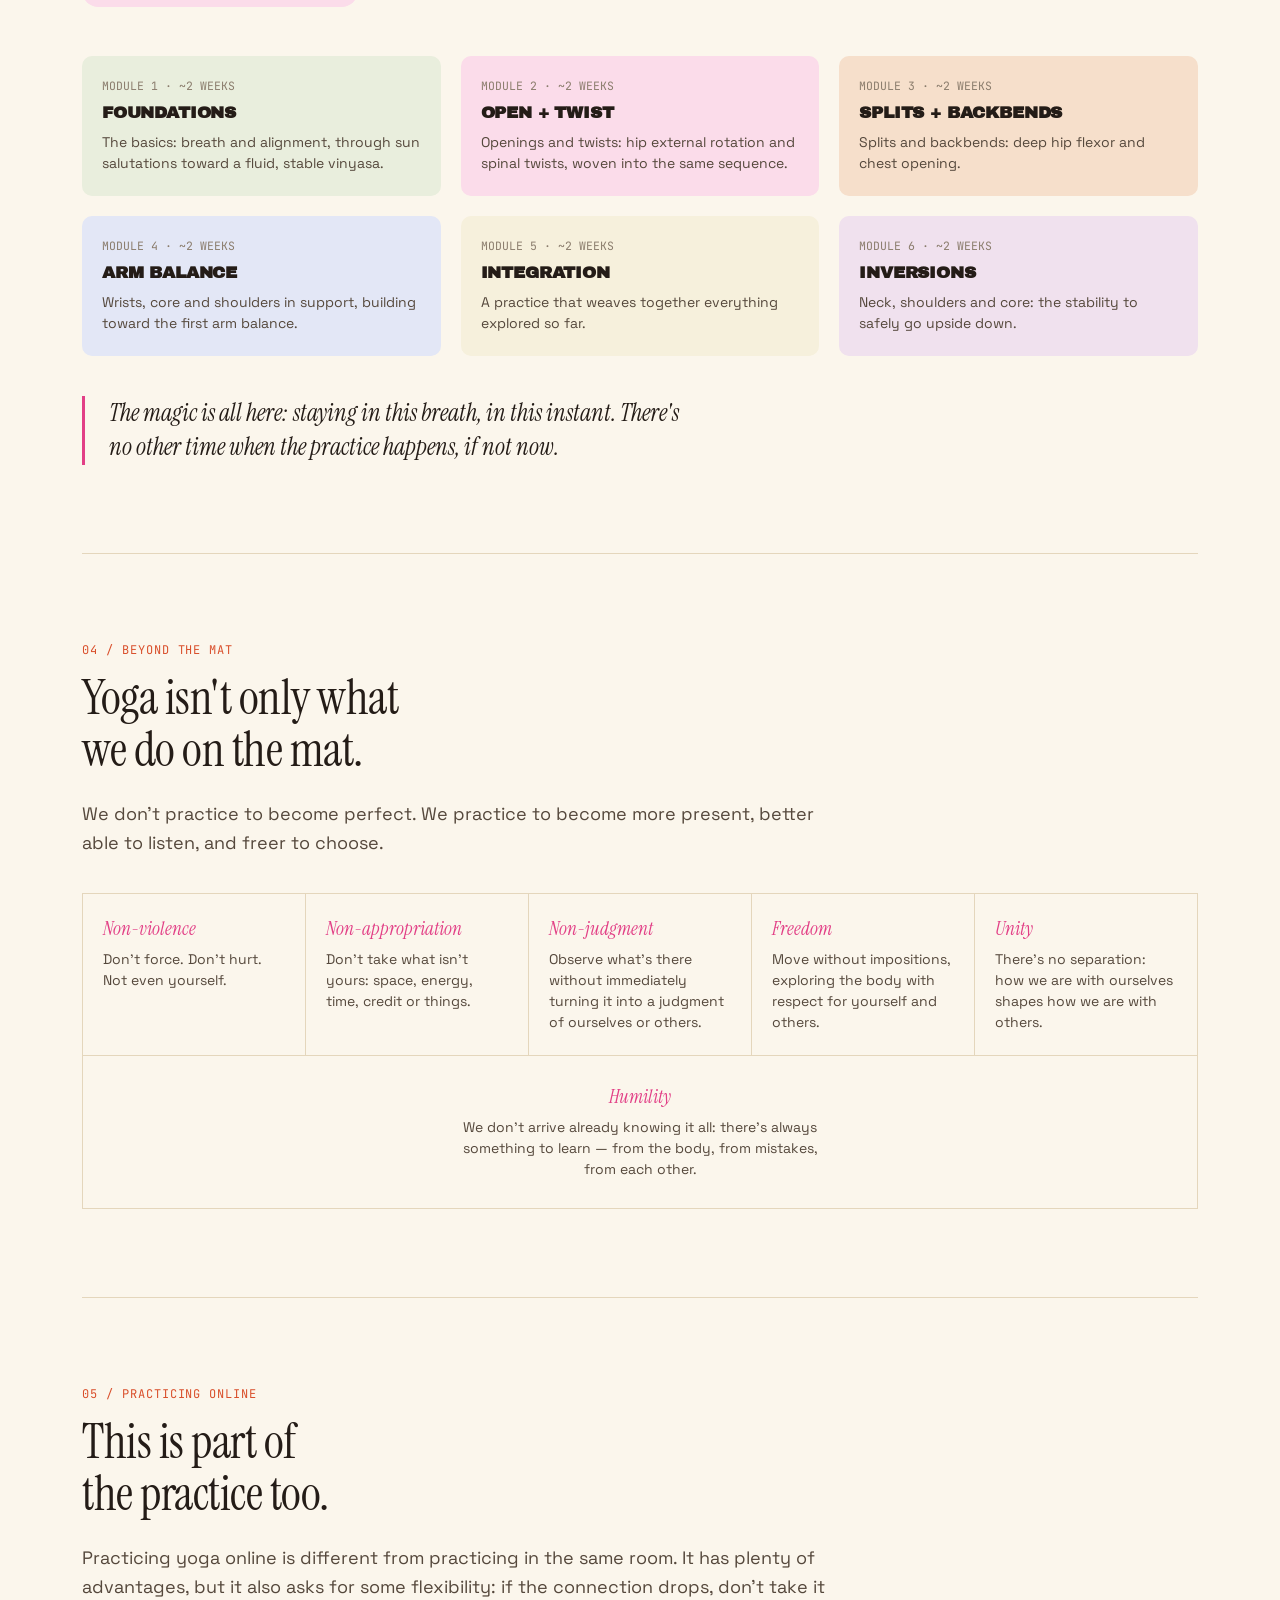
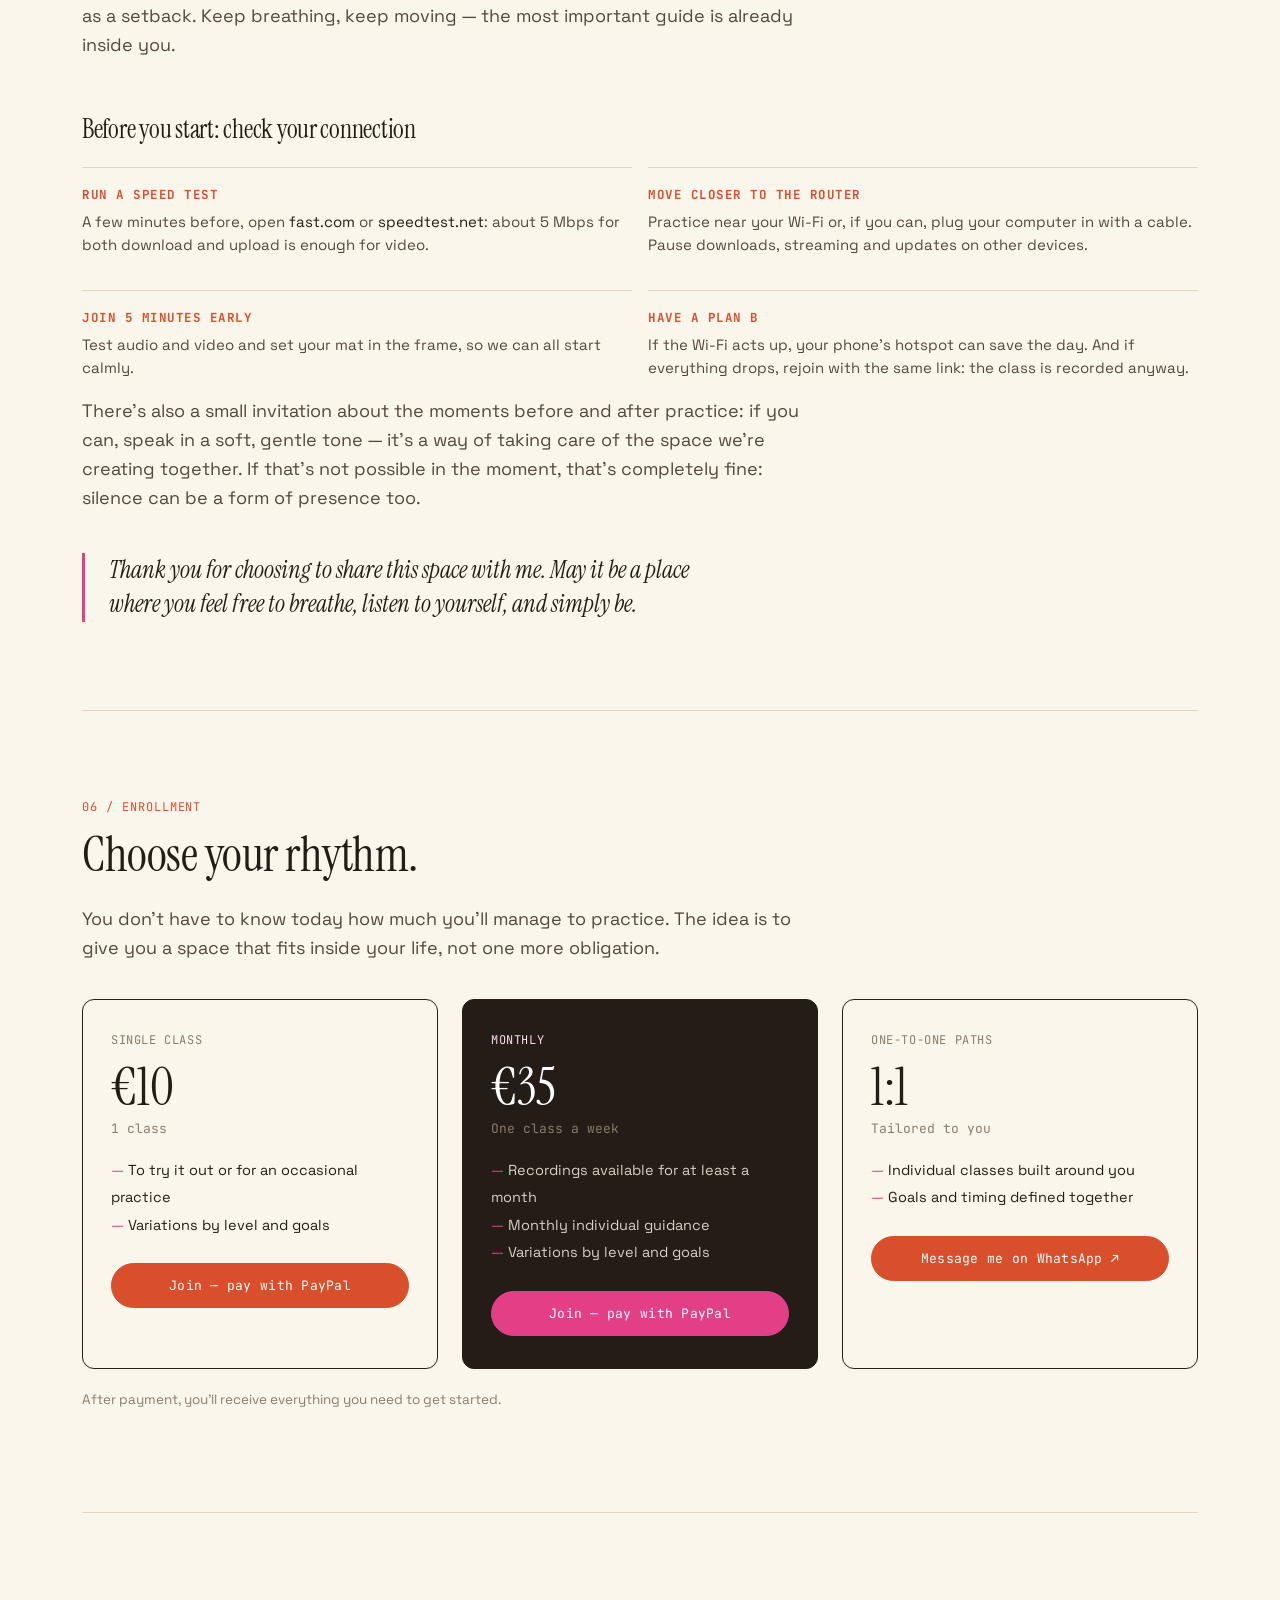
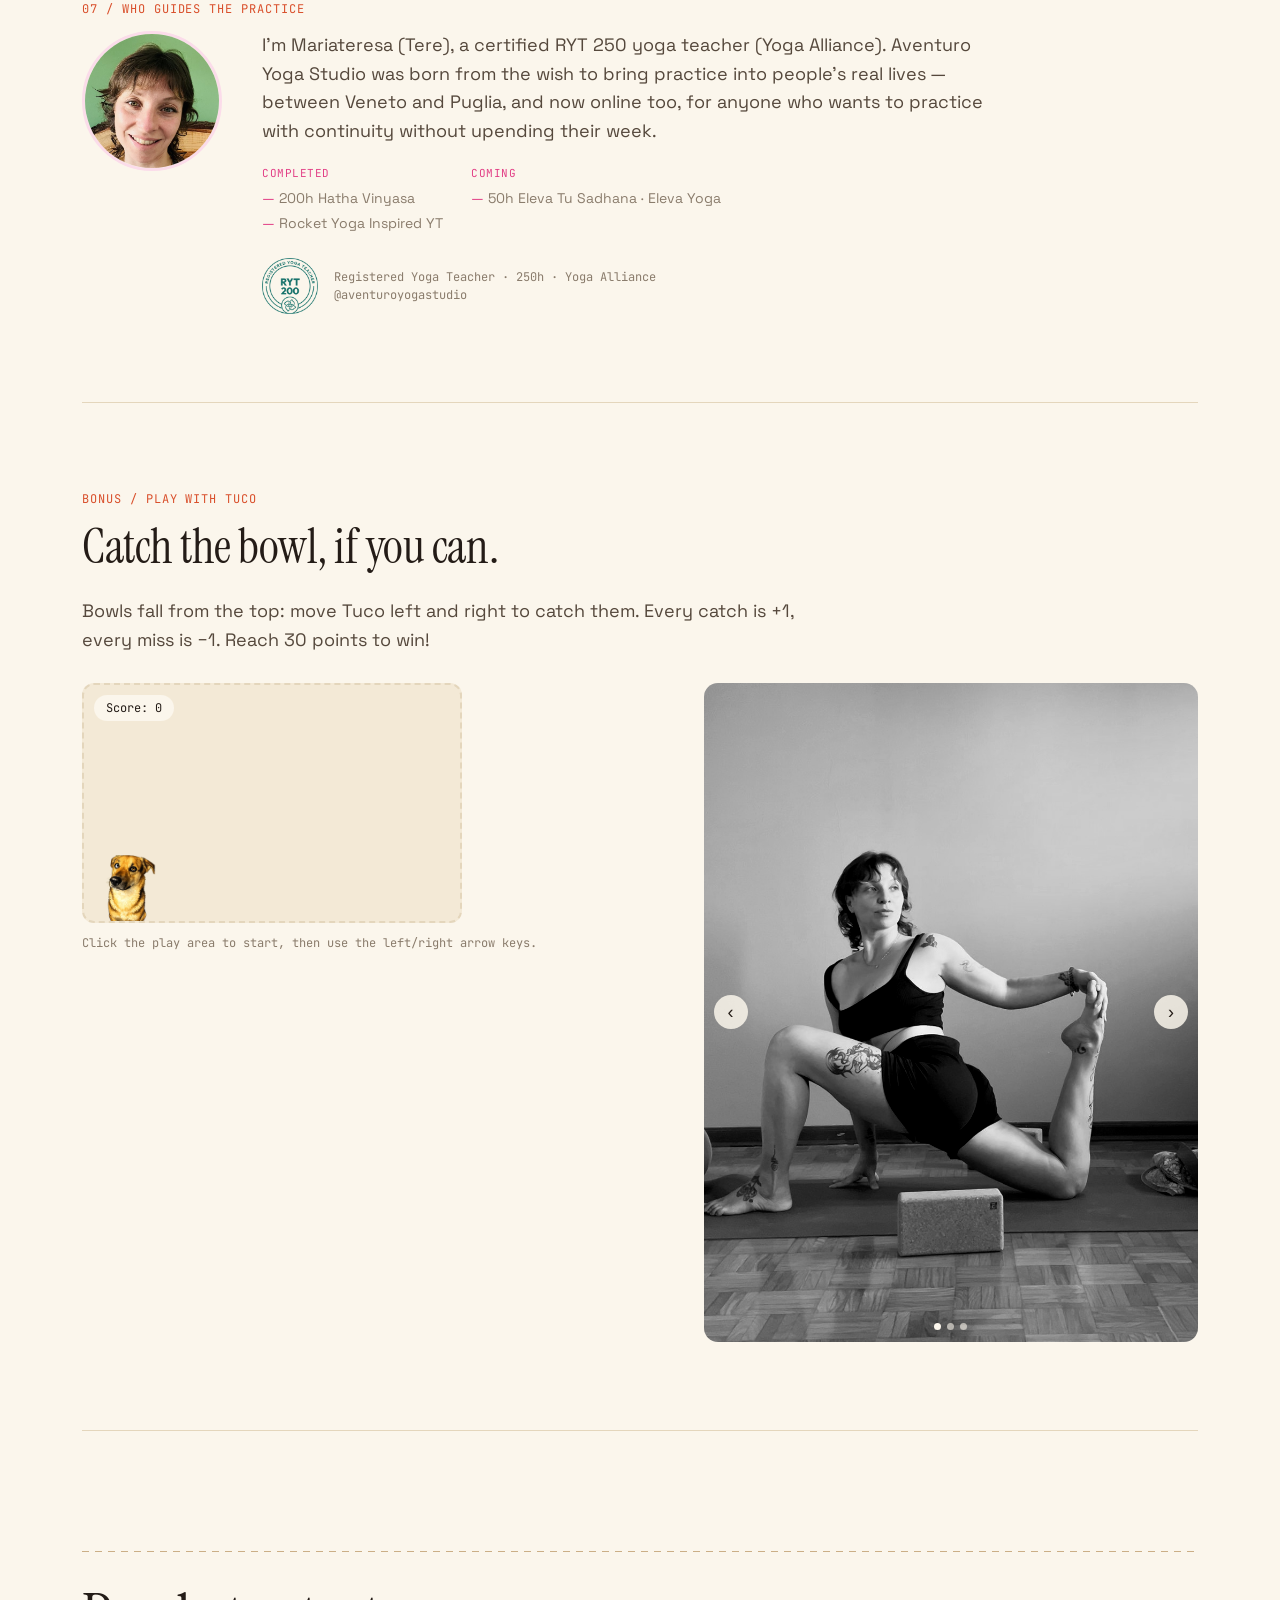
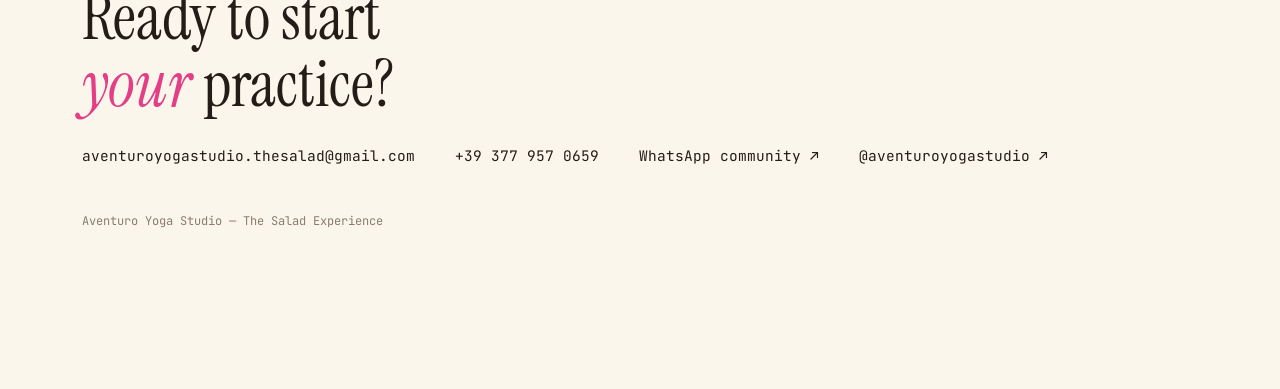
==== commit 9678fb35: "Aventuro: unifica le voci Rocket Yoga (50h + 25h in arrivo) in "Rocket Yoga Inspired YT" Co-Authored" ====
--- a/aventuro/index.html
+++ b/aventuro/index.html
@@ -46,9 +46,8 @@
           <span><span class="dot"></span><span data-i18n="hero.fact1">Online, live + registrazioni</span></span>
           <span><span class="dot"></span><span data-i18n="hero.fact2">Guida individuale ogni mese</span></span>
           <span><span class="dot"></span><span data-i18n="hero.fact3">200h Hatha Vinyasa</span></span>
-          <span><span class="dot"></span><span data-i18n="hero.fact3b">50h Rocket Yoga</span></span>
+          <span><span class="dot"></span><span data-i18n="hero.fact3b">Rocket Yoga Inspired YT</span></span>
           <span class="hero-facts-label" data-i18n="hero.factlabel">In arrivo</span>
-          <span><span class="dot"></span><span data-i18n="hero.fact5">25h Rocket Yoga</span></span>
           <span><span class="dot"></span><span data-i18n="hero.fact6">50h Eleva Tu Sadhana · Eleva Yoga</span></span>
           <a href="https://wa.me/393779570659" target="_blank" rel="noopener"><span class="dot"></span><span data-i18n="hero.fact4">In presenza (1:1 o piccoli gruppi) tra Veneto e Puglia — scrivimi ↗</span></a>
         </div>
@@ -278,13 +277,12 @@
             <div class="cert-label" data-i18n="about.cert.done">Completate</div>
             <ul>
               <li data-i18n="about.cert.done1">200h Hatha Vinyasa</li>
-              <li data-i18n="about.cert.done2">50h Rocket Yoga</li>
+              <li data-i18n="about.cert.done2">Rocket Yoga Inspired YT</li>
             </ul>
           </div>
           <div class="cert-group">
             <div class="cert-label" data-i18n="about.cert.next">In arrivo</div>
             <ul>
-              <li data-i18n="about.cert.next1">25h Rocket Yoga</li>
               <li data-i18n="about.cert.next2">50h Eleva Tu Sadhana · Eleva Yoga</li>
             </ul>
           </div>
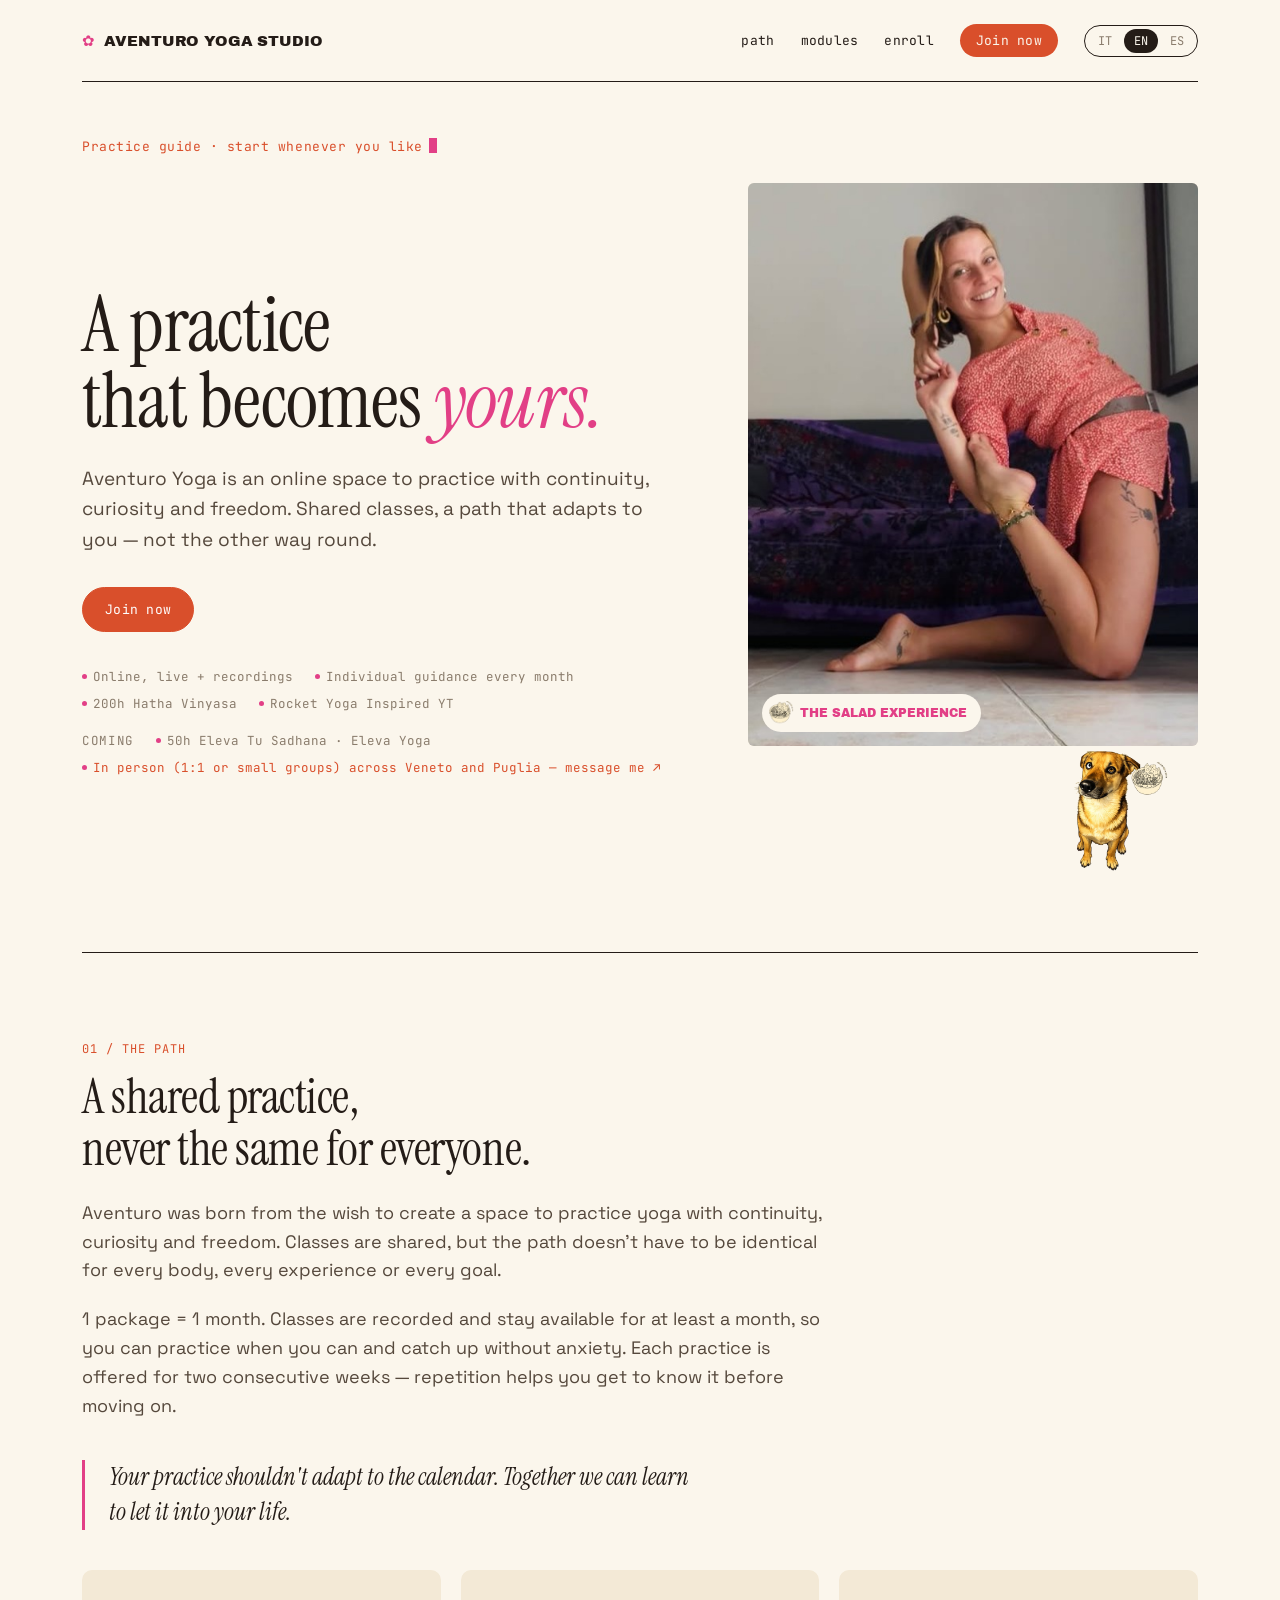
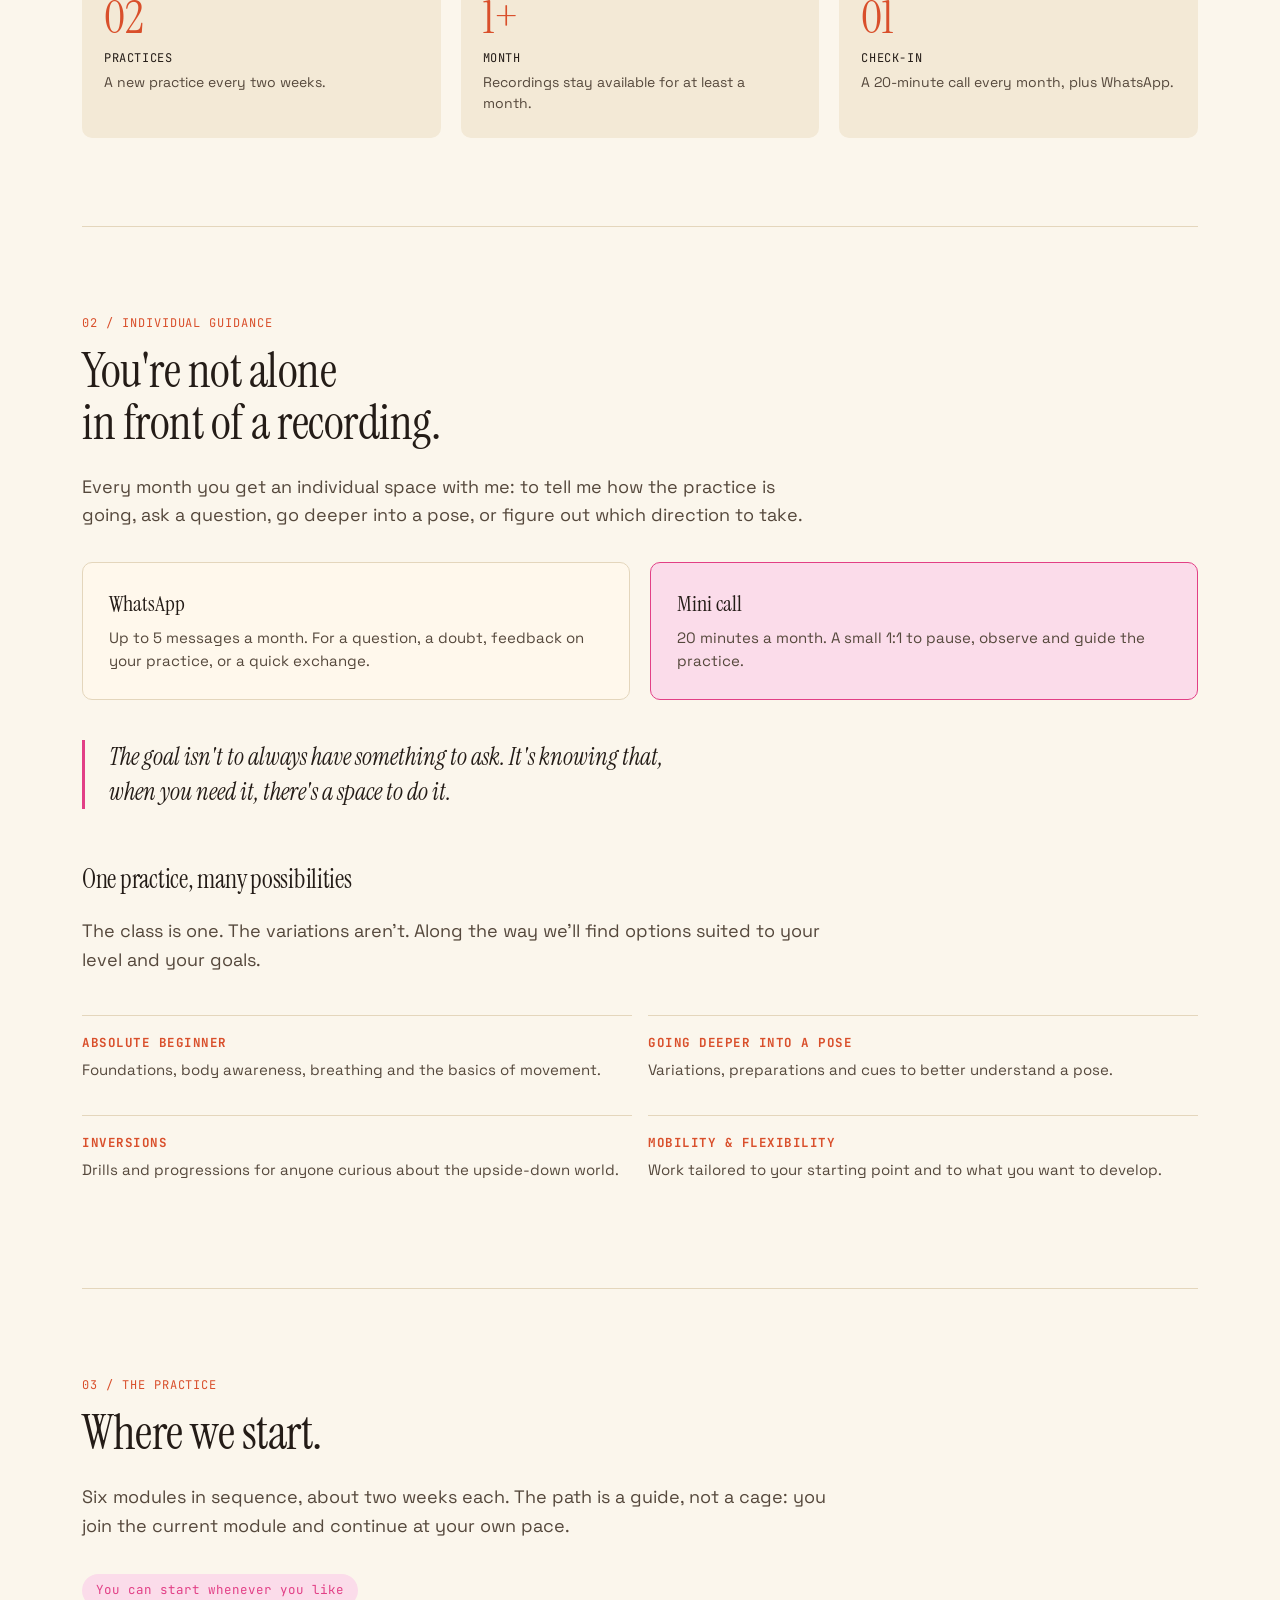
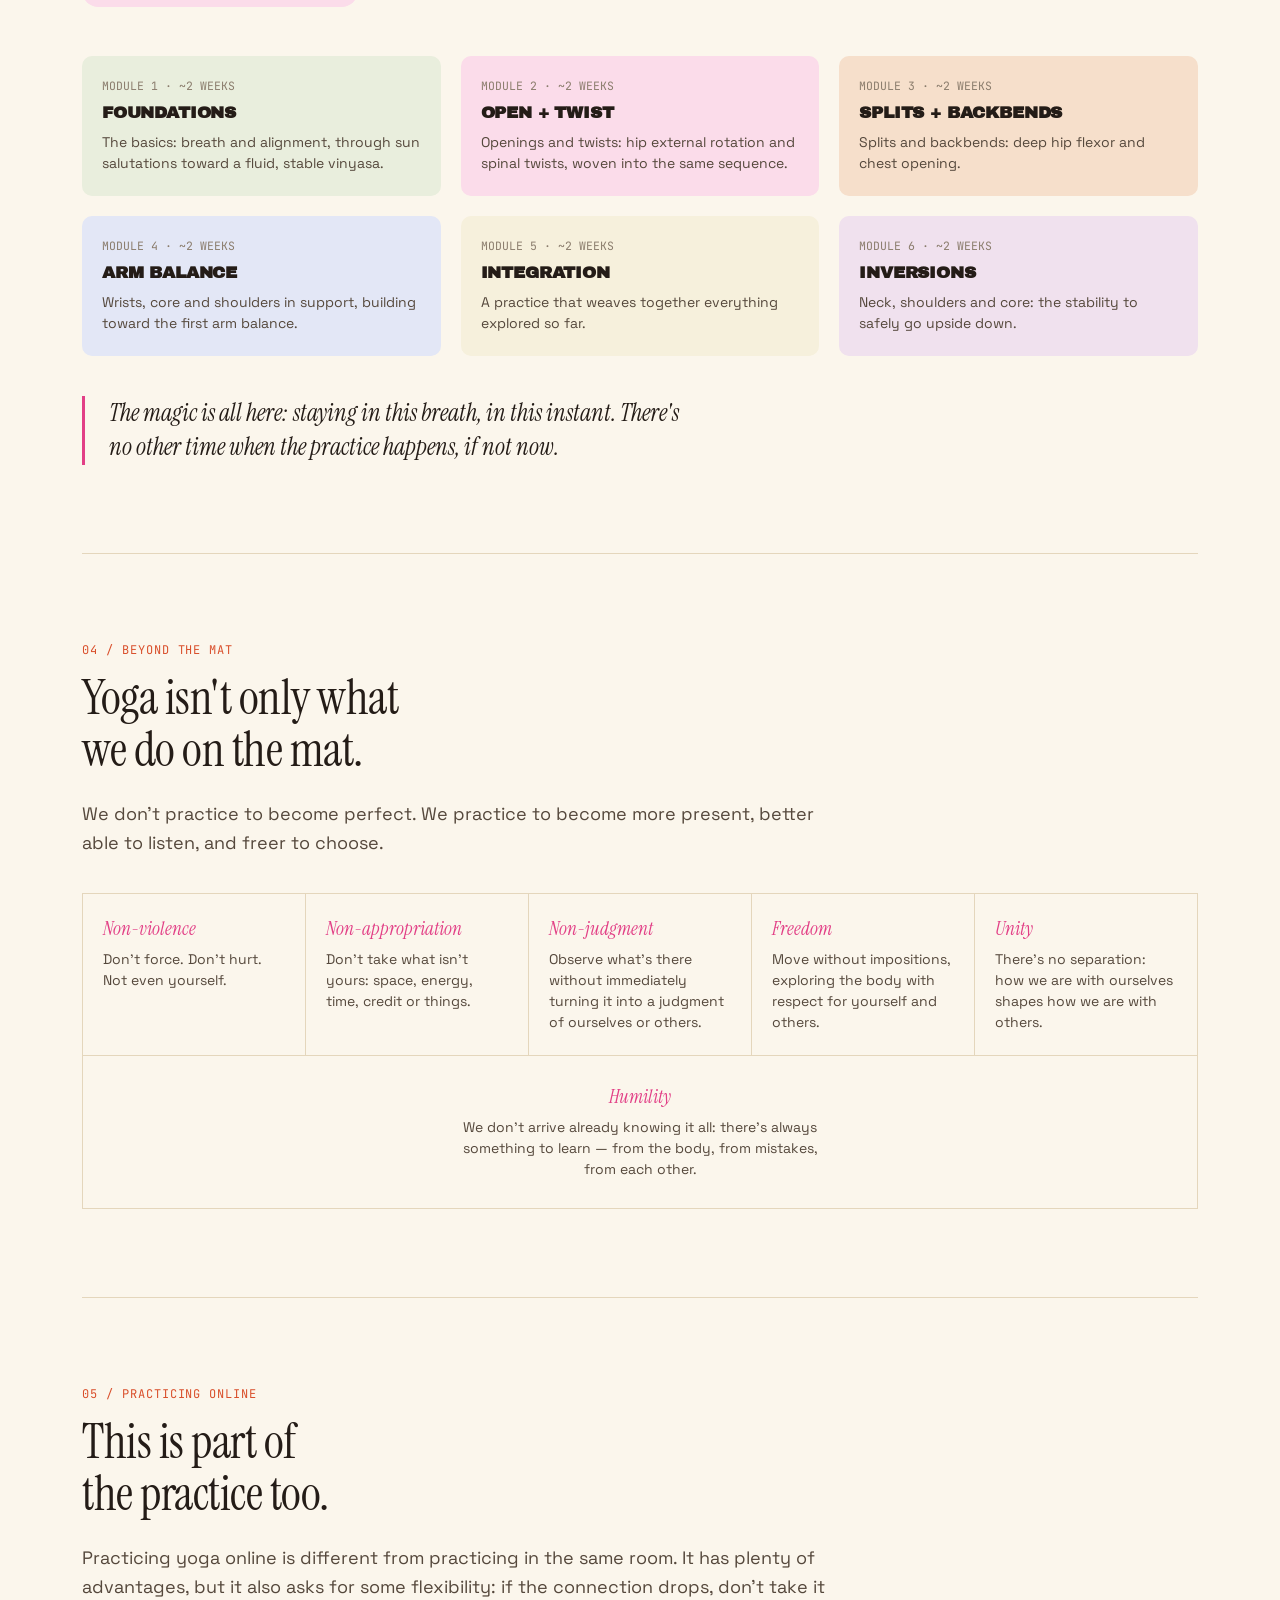
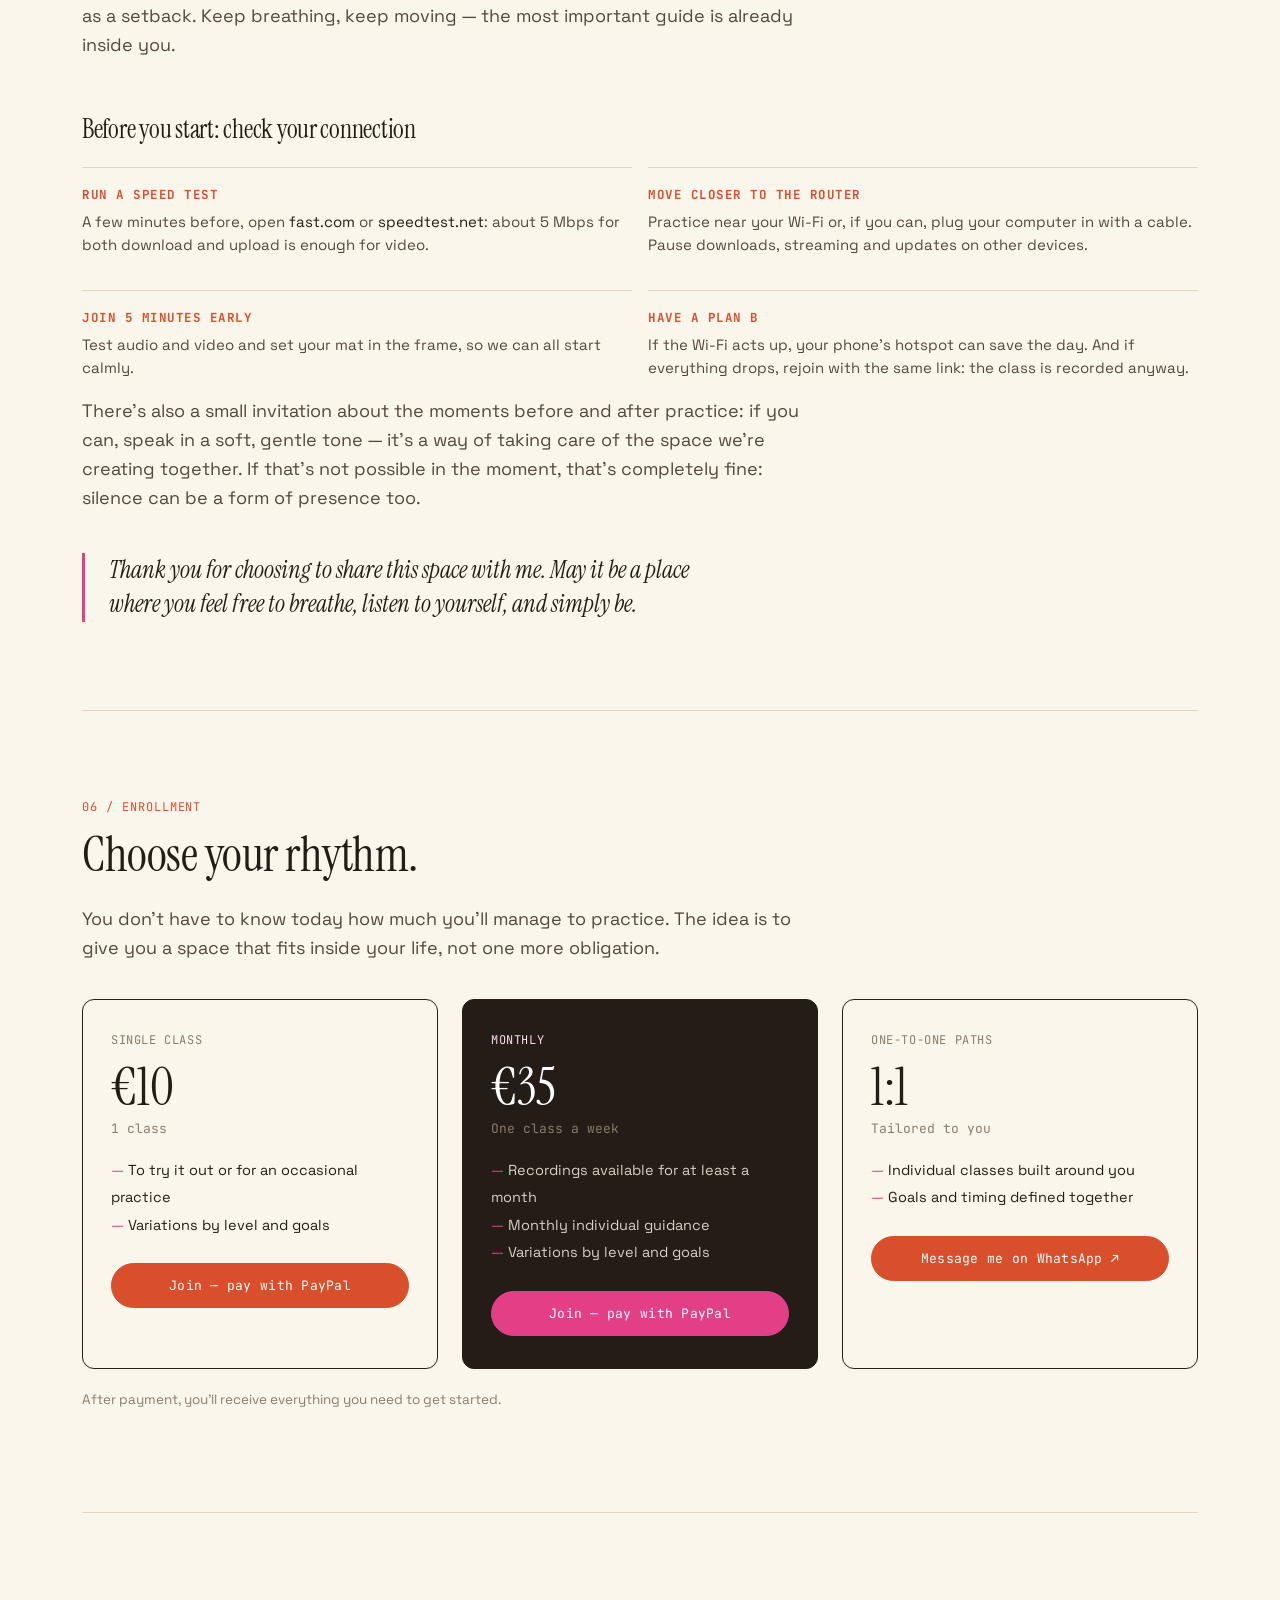
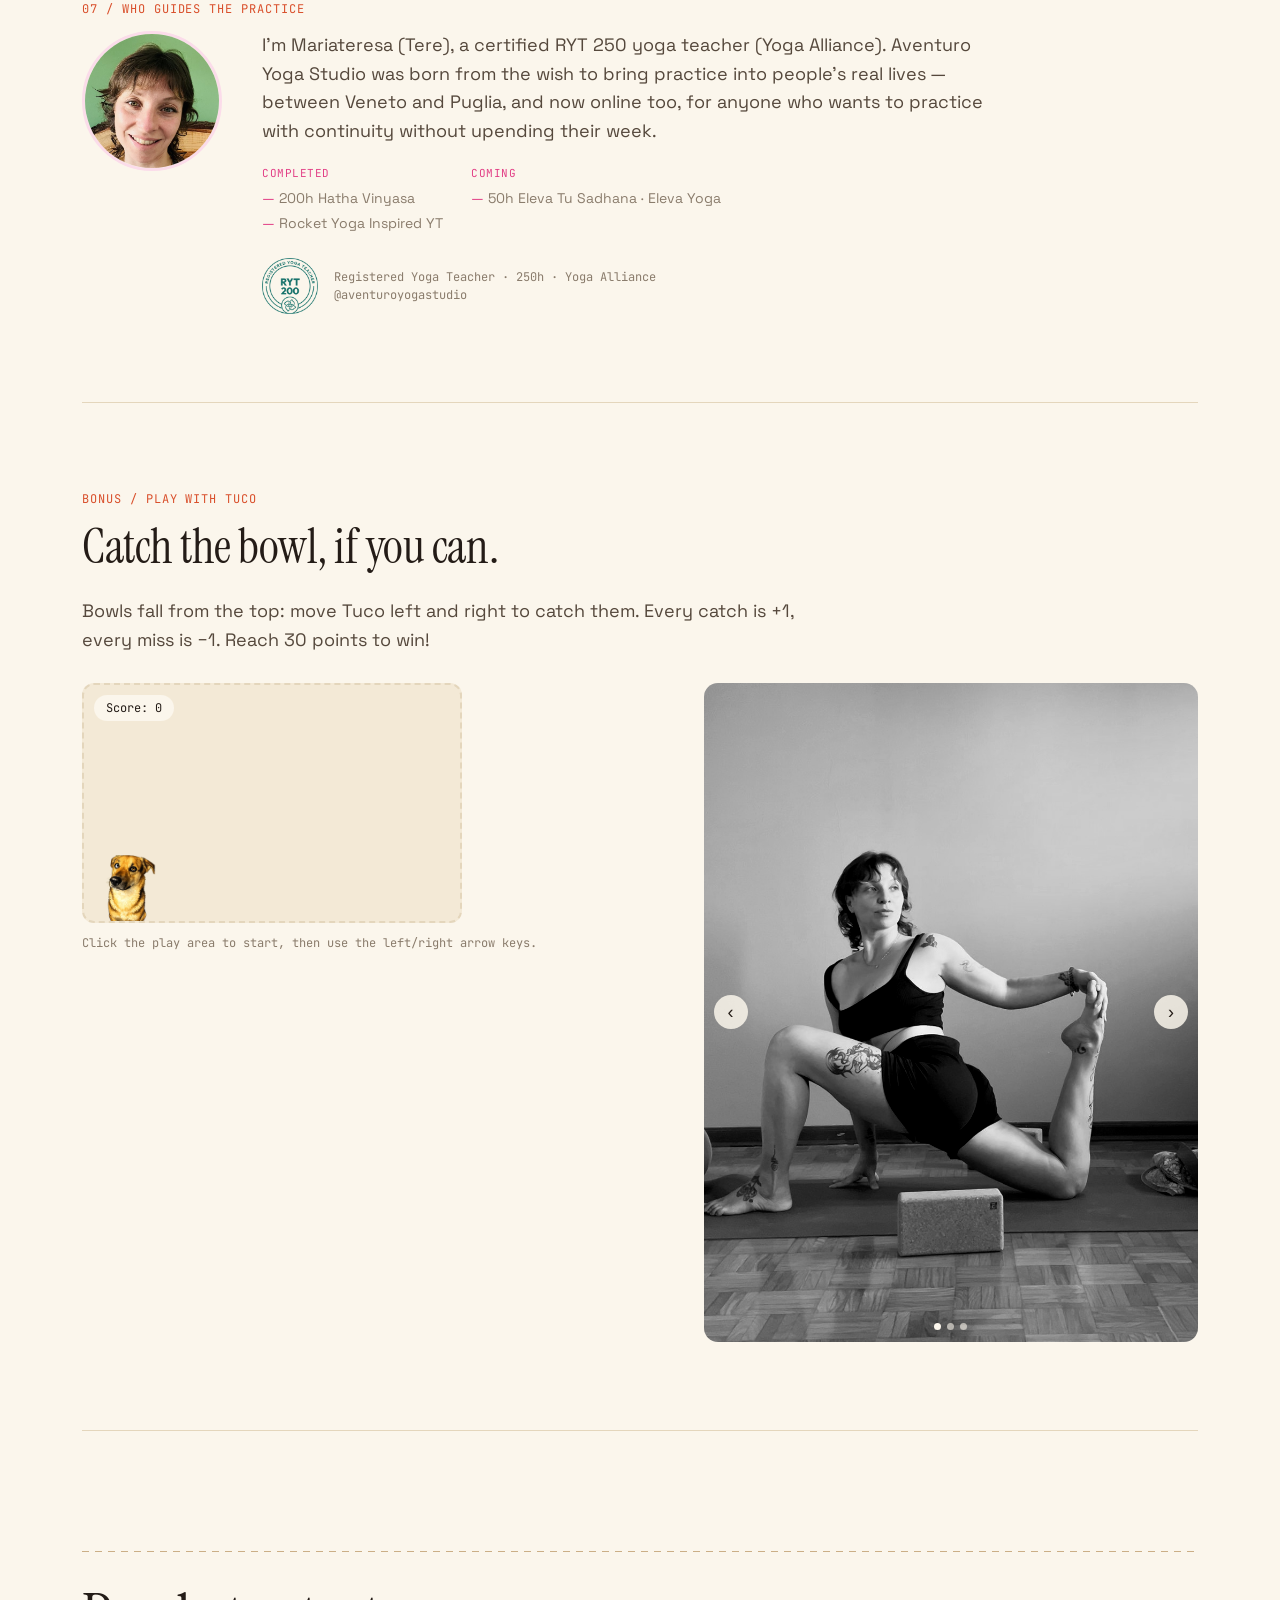
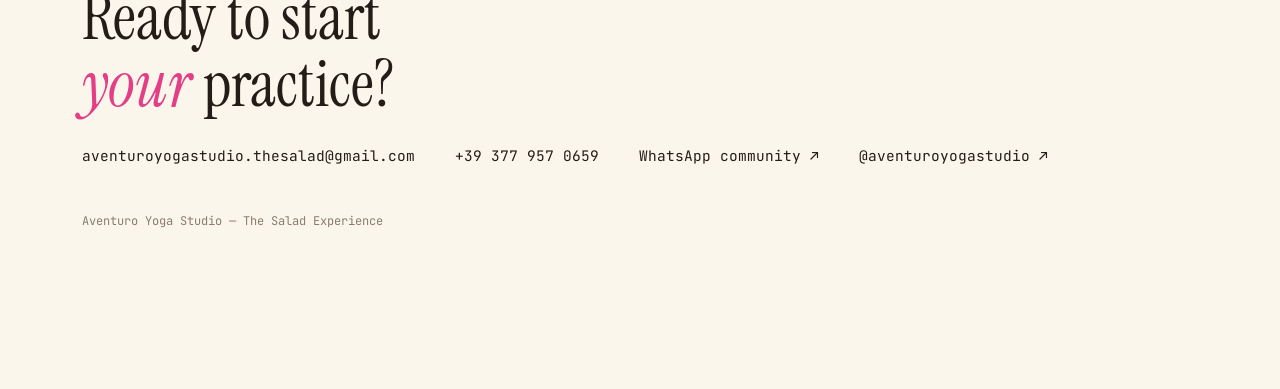
==== commit 657c0954: "Aventuro: "In arrivo" nell'hero va sempre a capo, insieme alla voce Eleva Co-Authored-By: Claude Opu" ====
--- a/aventuro/index.html
+++ b/aventuro/index.html
@@ -47,6 +47,7 @@
           <span><span class="dot"></span><span data-i18n="hero.fact2">Guida individuale ogni mese</span></span>
           <span><span class="dot"></span><span data-i18n="hero.fact3">200h Hatha Vinyasa</span></span>
           <span><span class="dot"></span><span data-i18n="hero.fact3b">Rocket Yoga Inspired YT</span></span>
+          <span class="hero-facts-break" aria-hidden="true"></span>
           <span class="hero-facts-label" data-i18n="hero.factlabel">In arrivo</span>
           <span><span class="dot"></span><span data-i18n="hero.fact6">50h Eleva Tu Sadhana · Eleva Yoga</span></span>
           <a href="https://wa.me/393779570659" target="_blank" rel="noopener"><span class="dot"></span><span data-i18n="hero.fact4">In presenza (1:1 o piccoli gruppi) tra Veneto e Puglia — scrivimi ↗</span></a>
--- a/aventuro/style.css
+++ b/aventuro/style.css
@@ -267,6 +267,7 @@
 .hero-facts .dot { width: 5px; height: 5px; border-radius: 50%; background: var(--pink); }
 .hero-facts a { display: flex; align-items: center; gap: 6px; color: var(--accent); text-decoration: none; }
 .hero-facts a:hover { text-decoration: underline; }
+.hero-facts .hero-facts-break { flex-basis: 100%; height: 0; }
 .hero-facts-label { font-family: var(--mono); text-transform: uppercase; letter-spacing: 0.05em; color: var(--ink-mute); }
 
 .hero-photo {
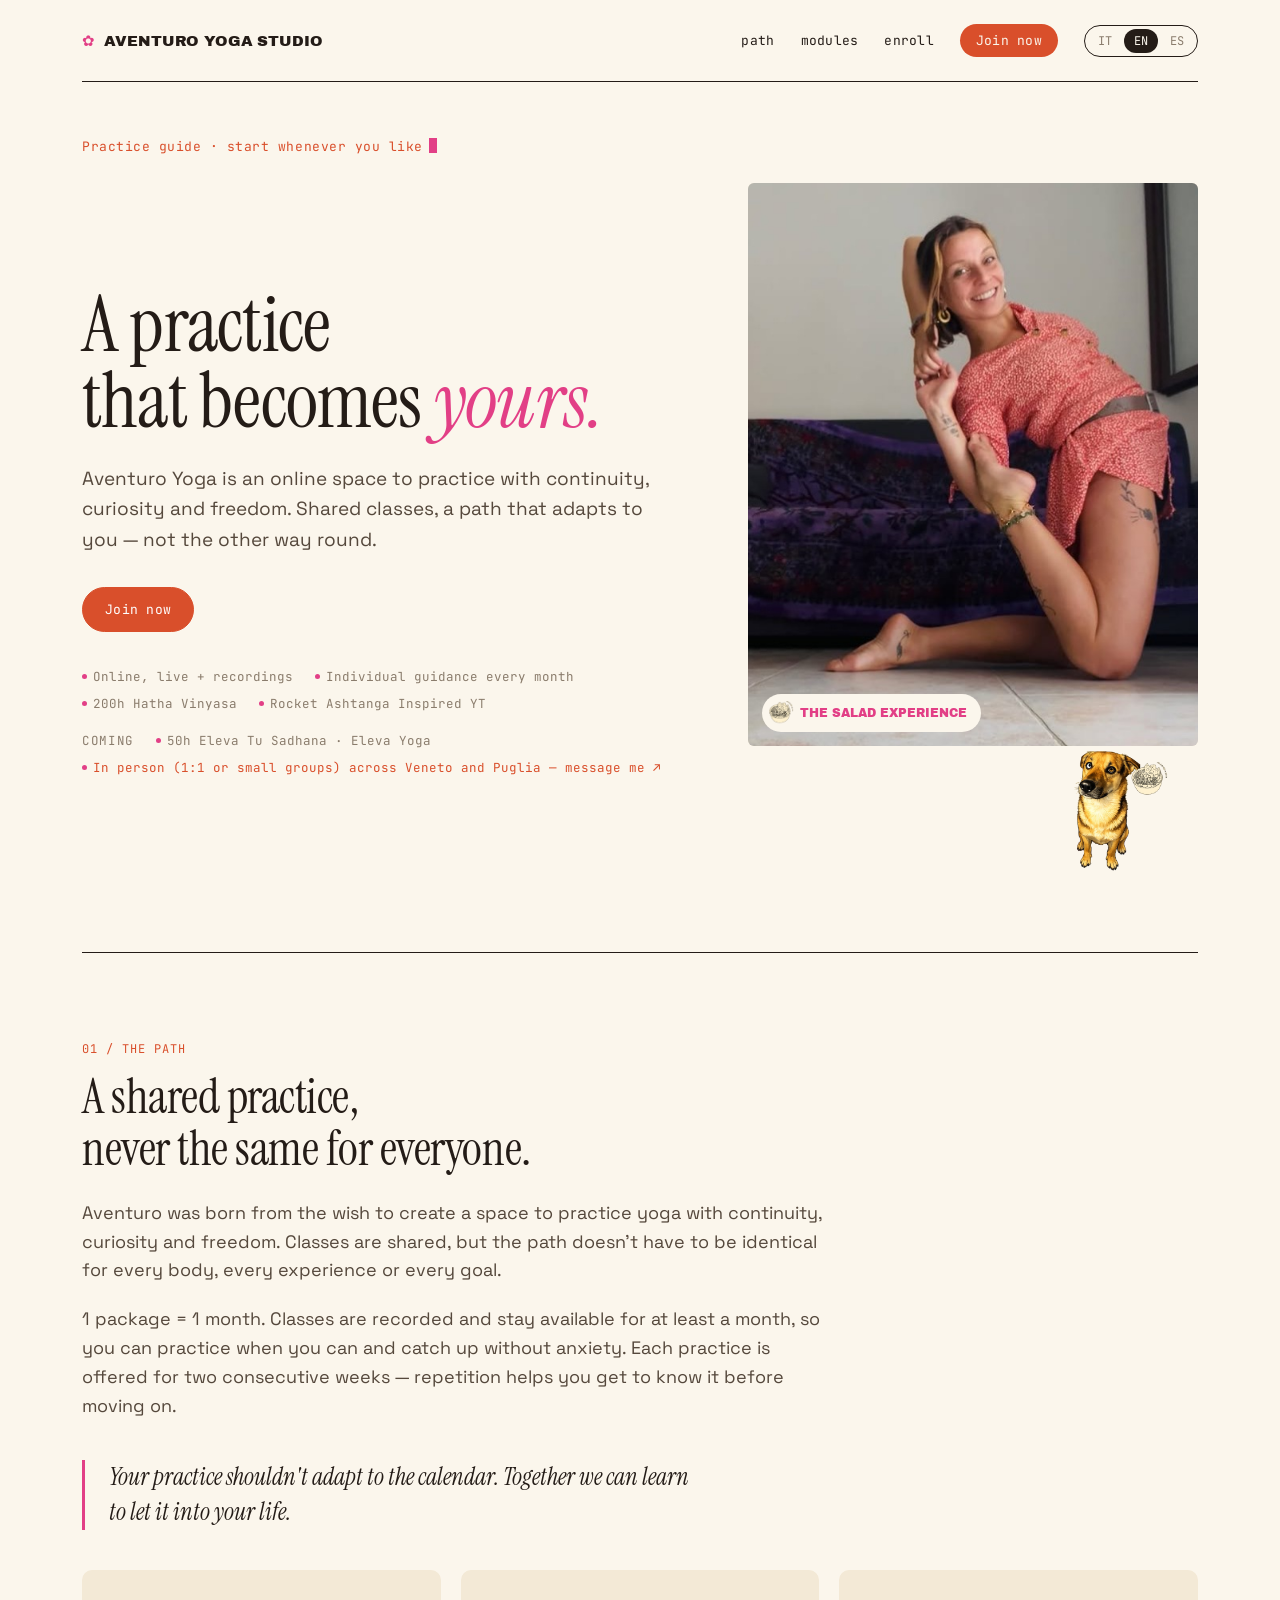
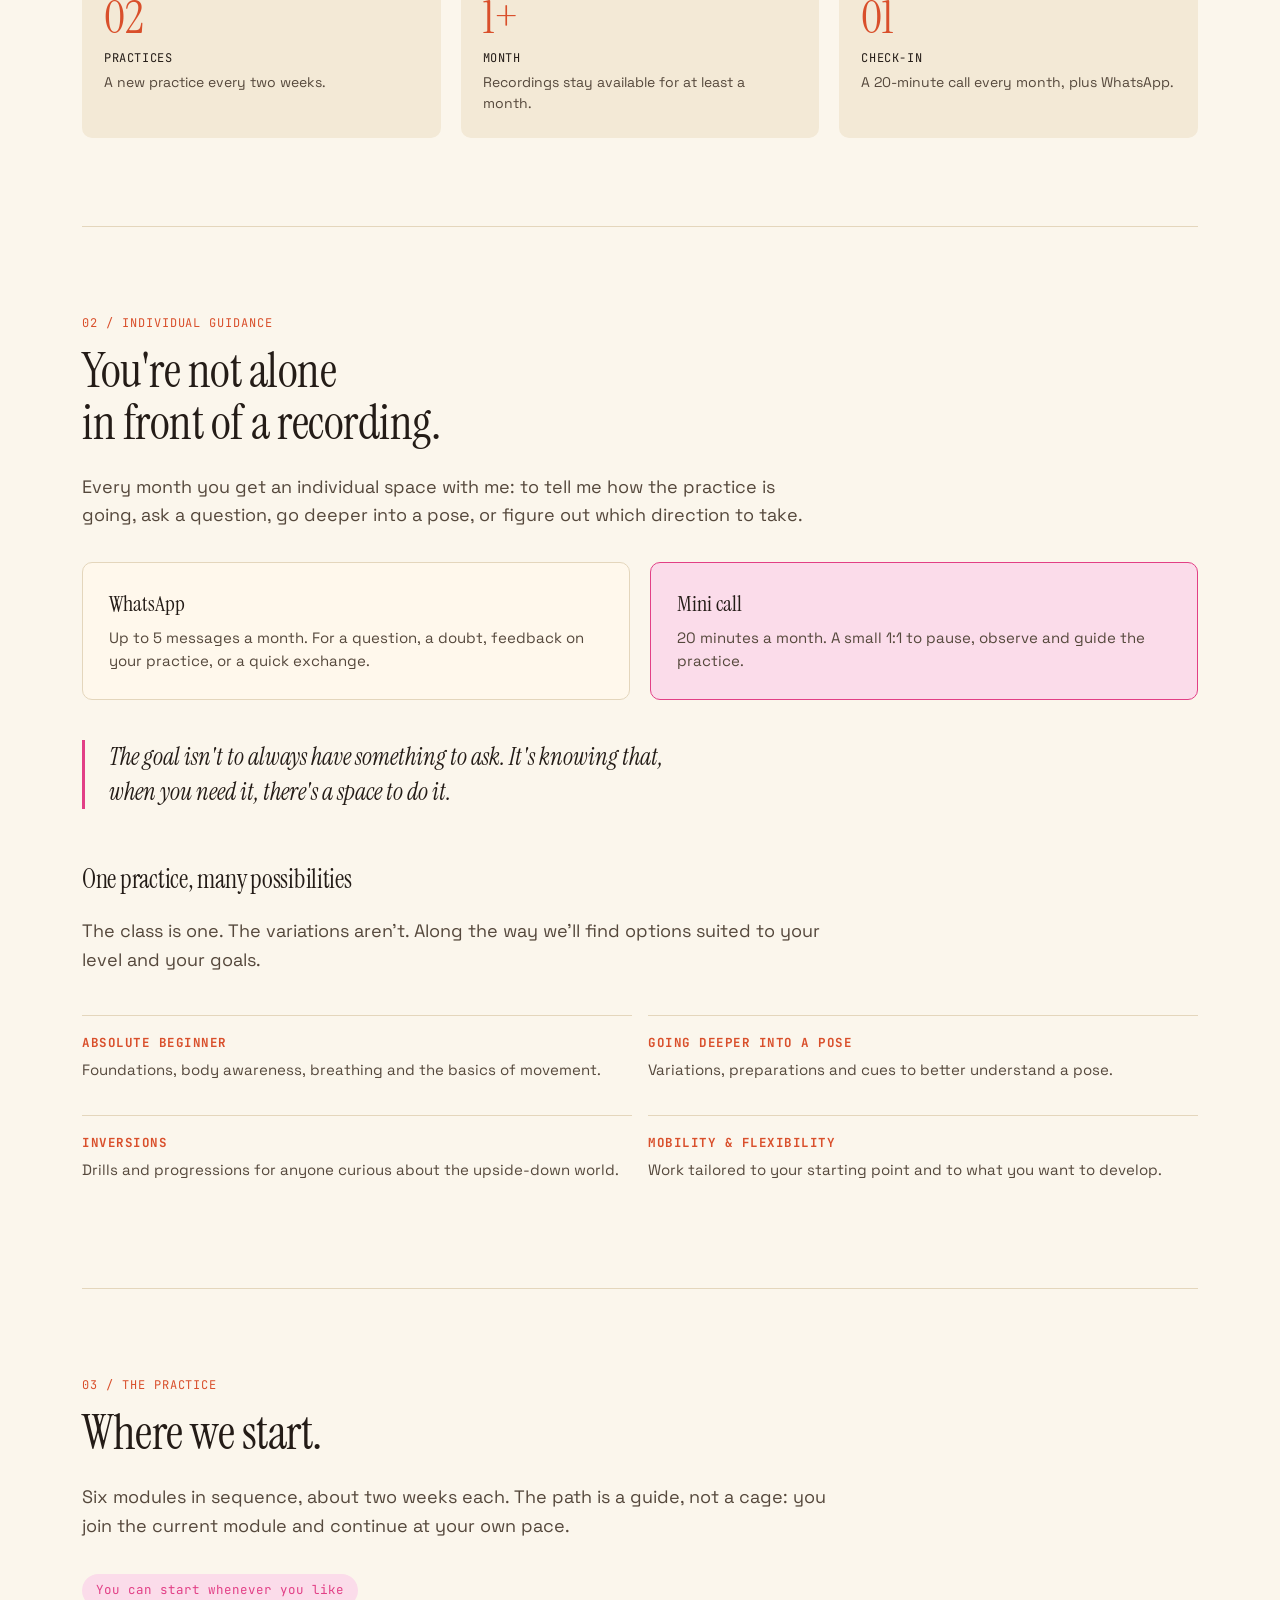
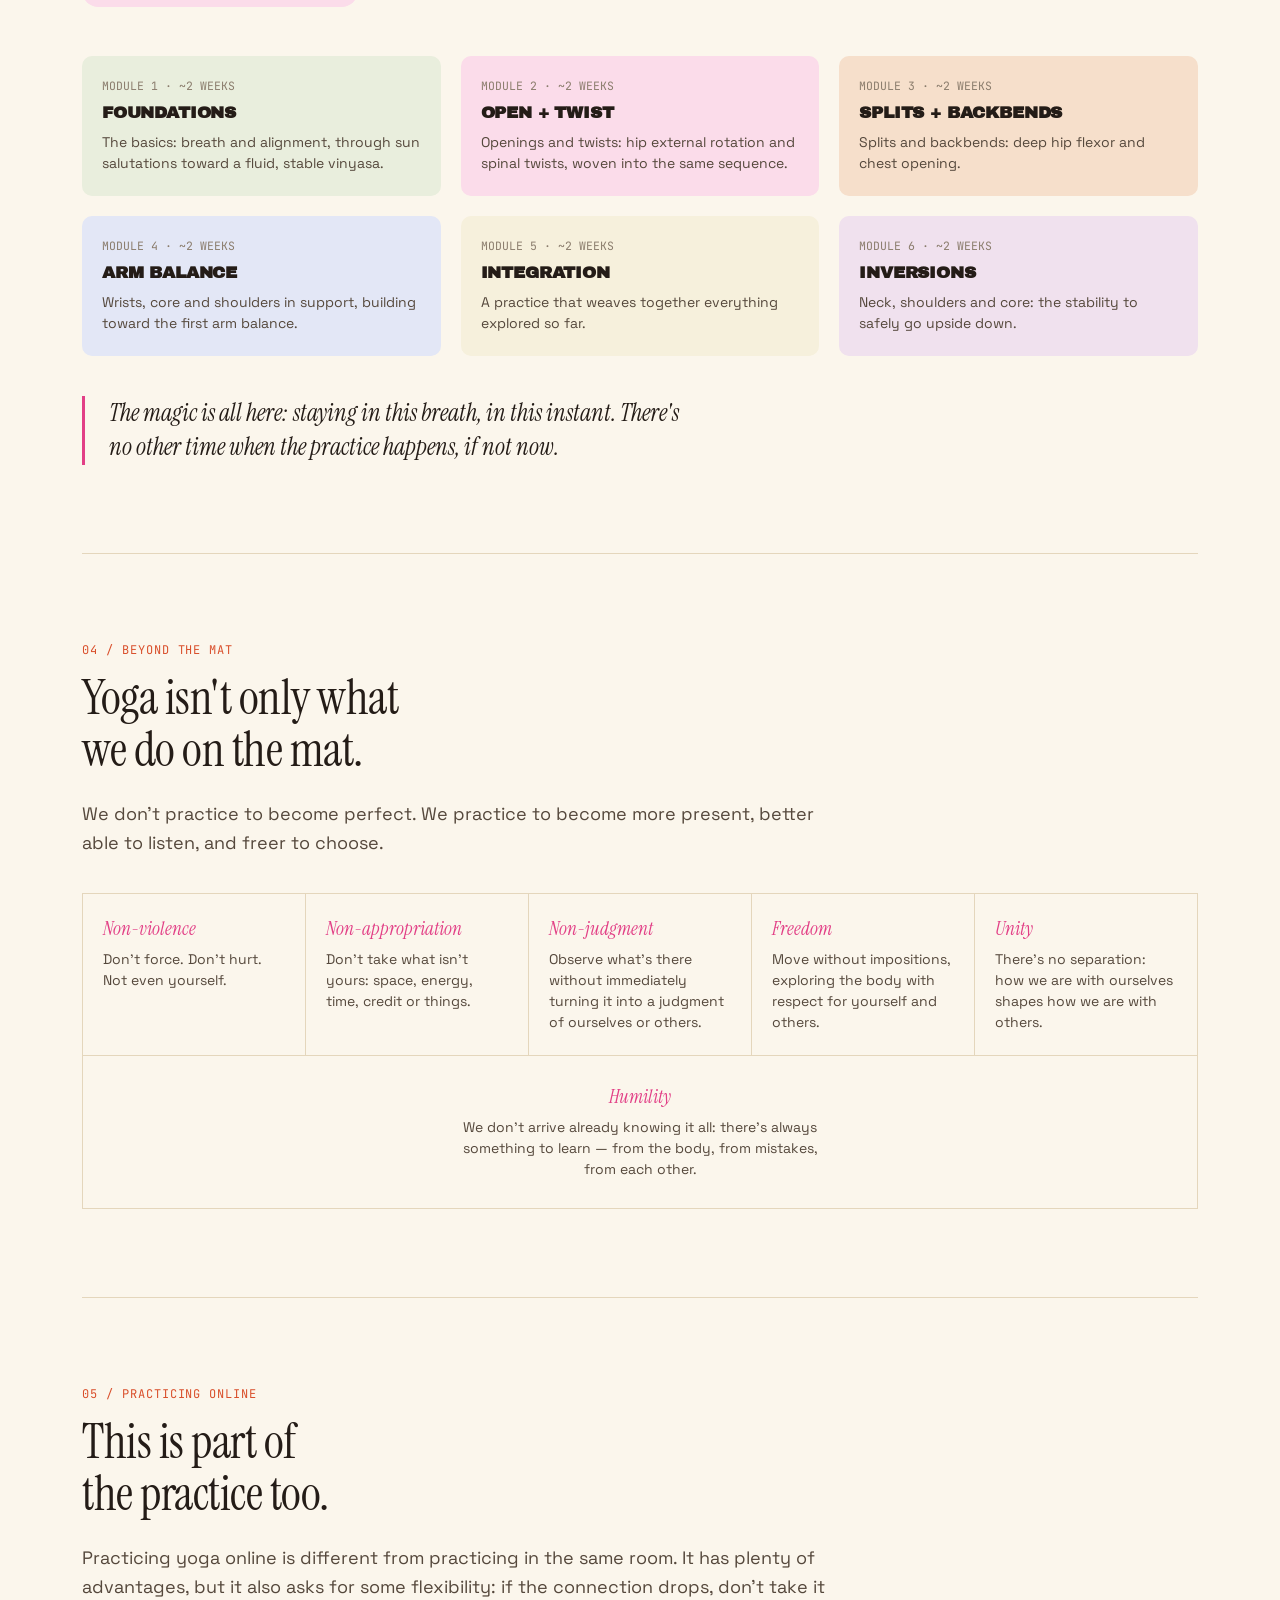
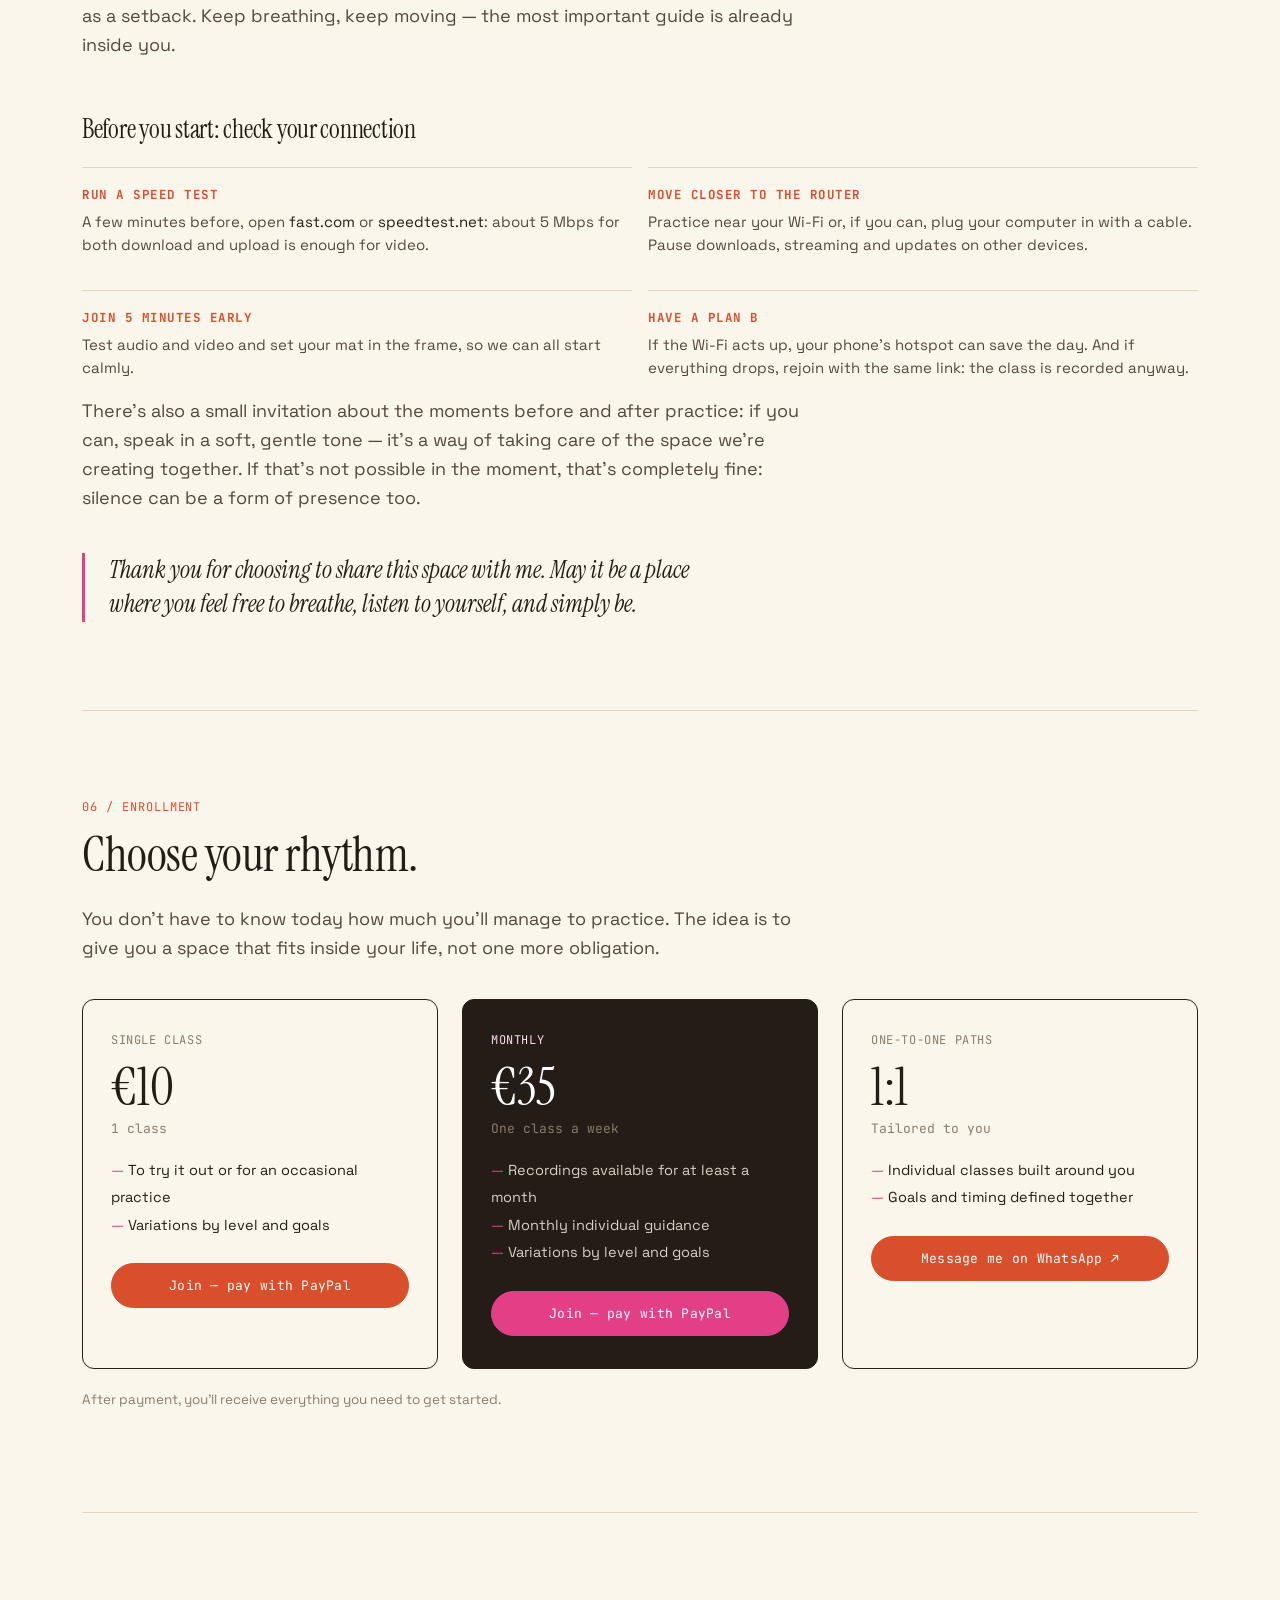
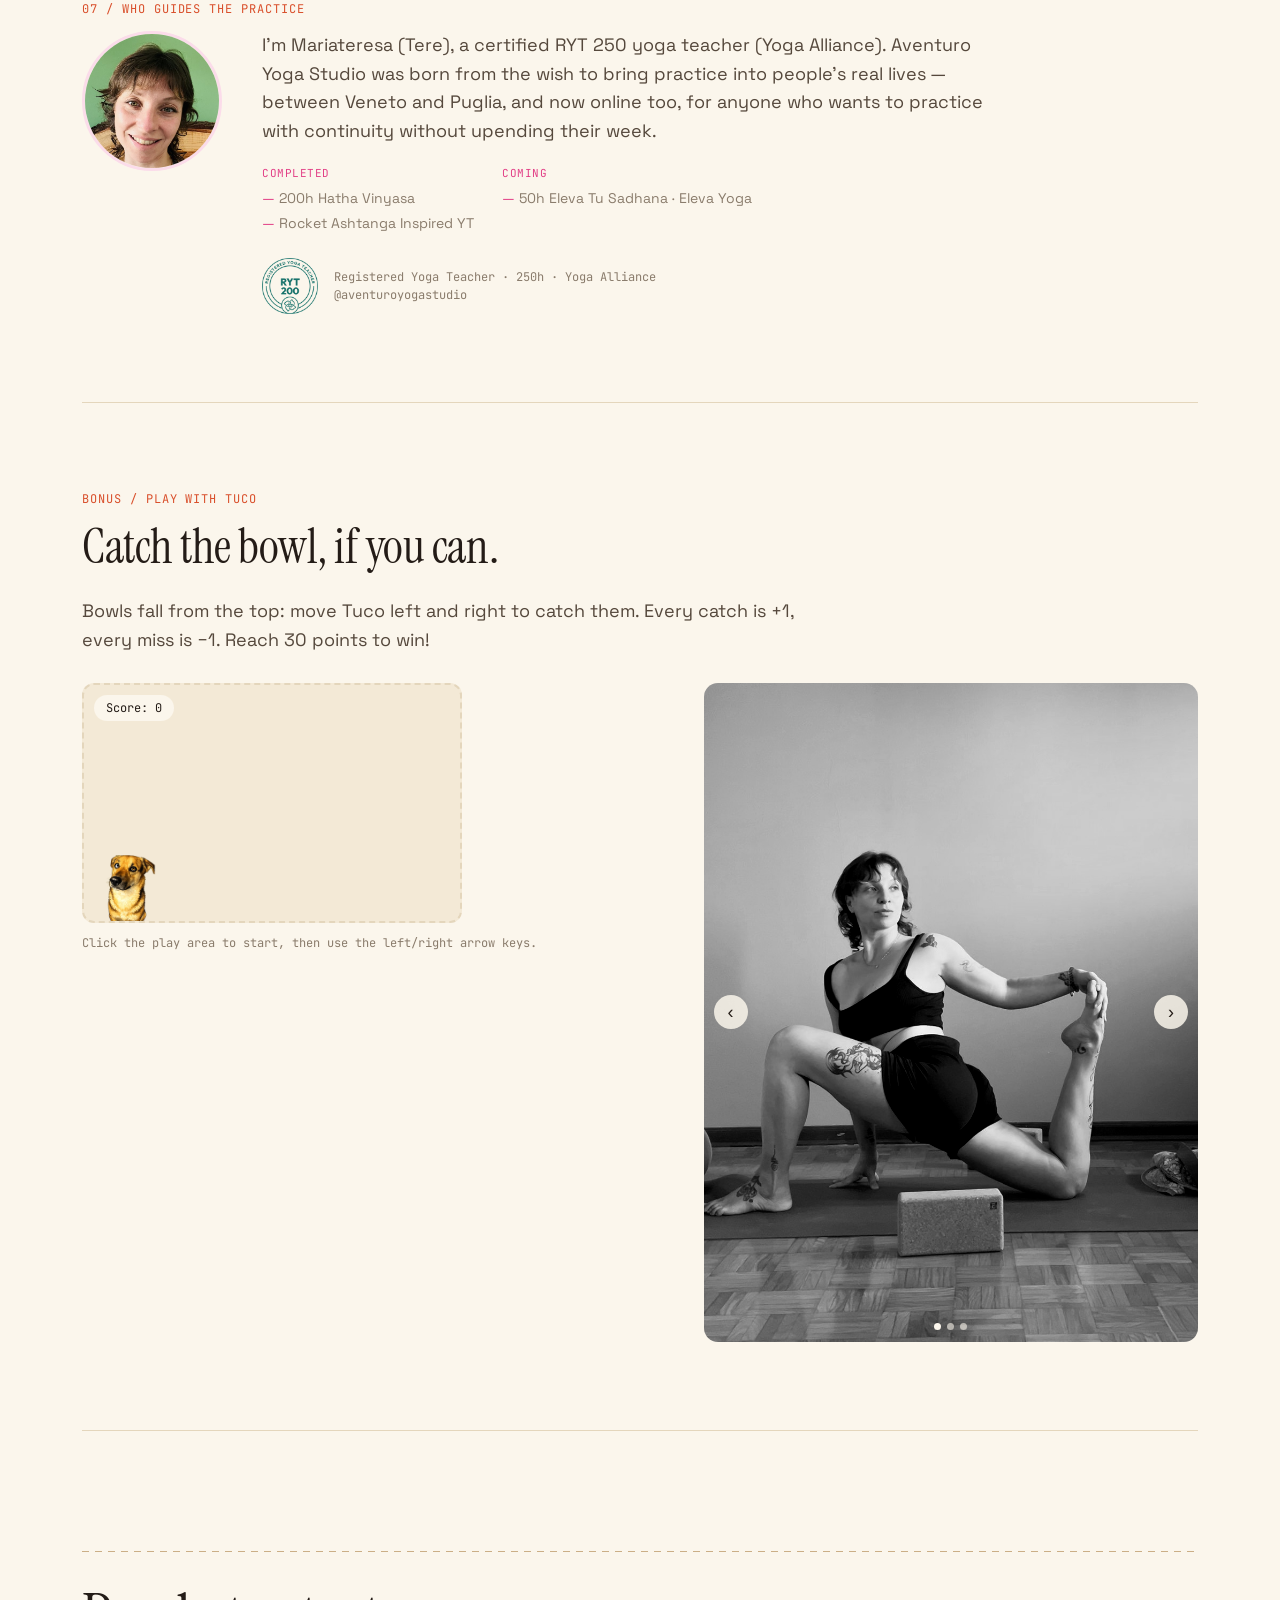
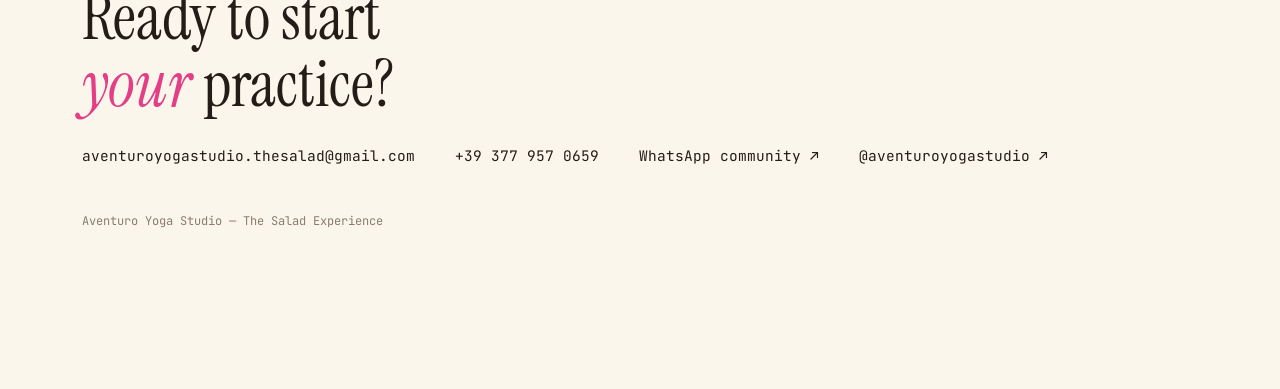
==== commit 8ea60315: "Aventuro: "Rocket Yoga Inspired YT" diventa "Rocket Ashtanga Inspired YT" Co-Authored-By: Claude Opu" ====
--- a/aventuro/index.html
+++ b/aventuro/index.html
@@ -46,7 +46,7 @@
           <span><span class="dot"></span><span data-i18n="hero.fact1">Online, live + registrazioni</span></span>
           <span><span class="dot"></span><span data-i18n="hero.fact2">Guida individuale ogni mese</span></span>
           <span><span class="dot"></span><span data-i18n="hero.fact3">200h Hatha Vinyasa</span></span>
-          <span><span class="dot"></span><span data-i18n="hero.fact3b">Rocket Yoga Inspired YT</span></span>
+          <span><span class="dot"></span><span data-i18n="hero.fact3b">Rocket Ashtanga Inspired YT</span></span>
           <span class="hero-facts-break" aria-hidden="true"></span>
           <span class="hero-facts-label" data-i18n="hero.factlabel">In arrivo</span>
           <span><span class="dot"></span><span data-i18n="hero.fact6">50h Eleva Tu Sadhana · Eleva Yoga</span></span>
@@ -278,7 +278,7 @@
             <div class="cert-label" data-i18n="about.cert.done">Completate</div>
             <ul>
               <li data-i18n="about.cert.done1">200h Hatha Vinyasa</li>
-              <li data-i18n="about.cert.done2">Rocket Yoga Inspired YT</li>
+              <li data-i18n="about.cert.done2">Rocket Ashtanga Inspired YT</li>
             </ul>
           </div>
           <div class="cert-group">
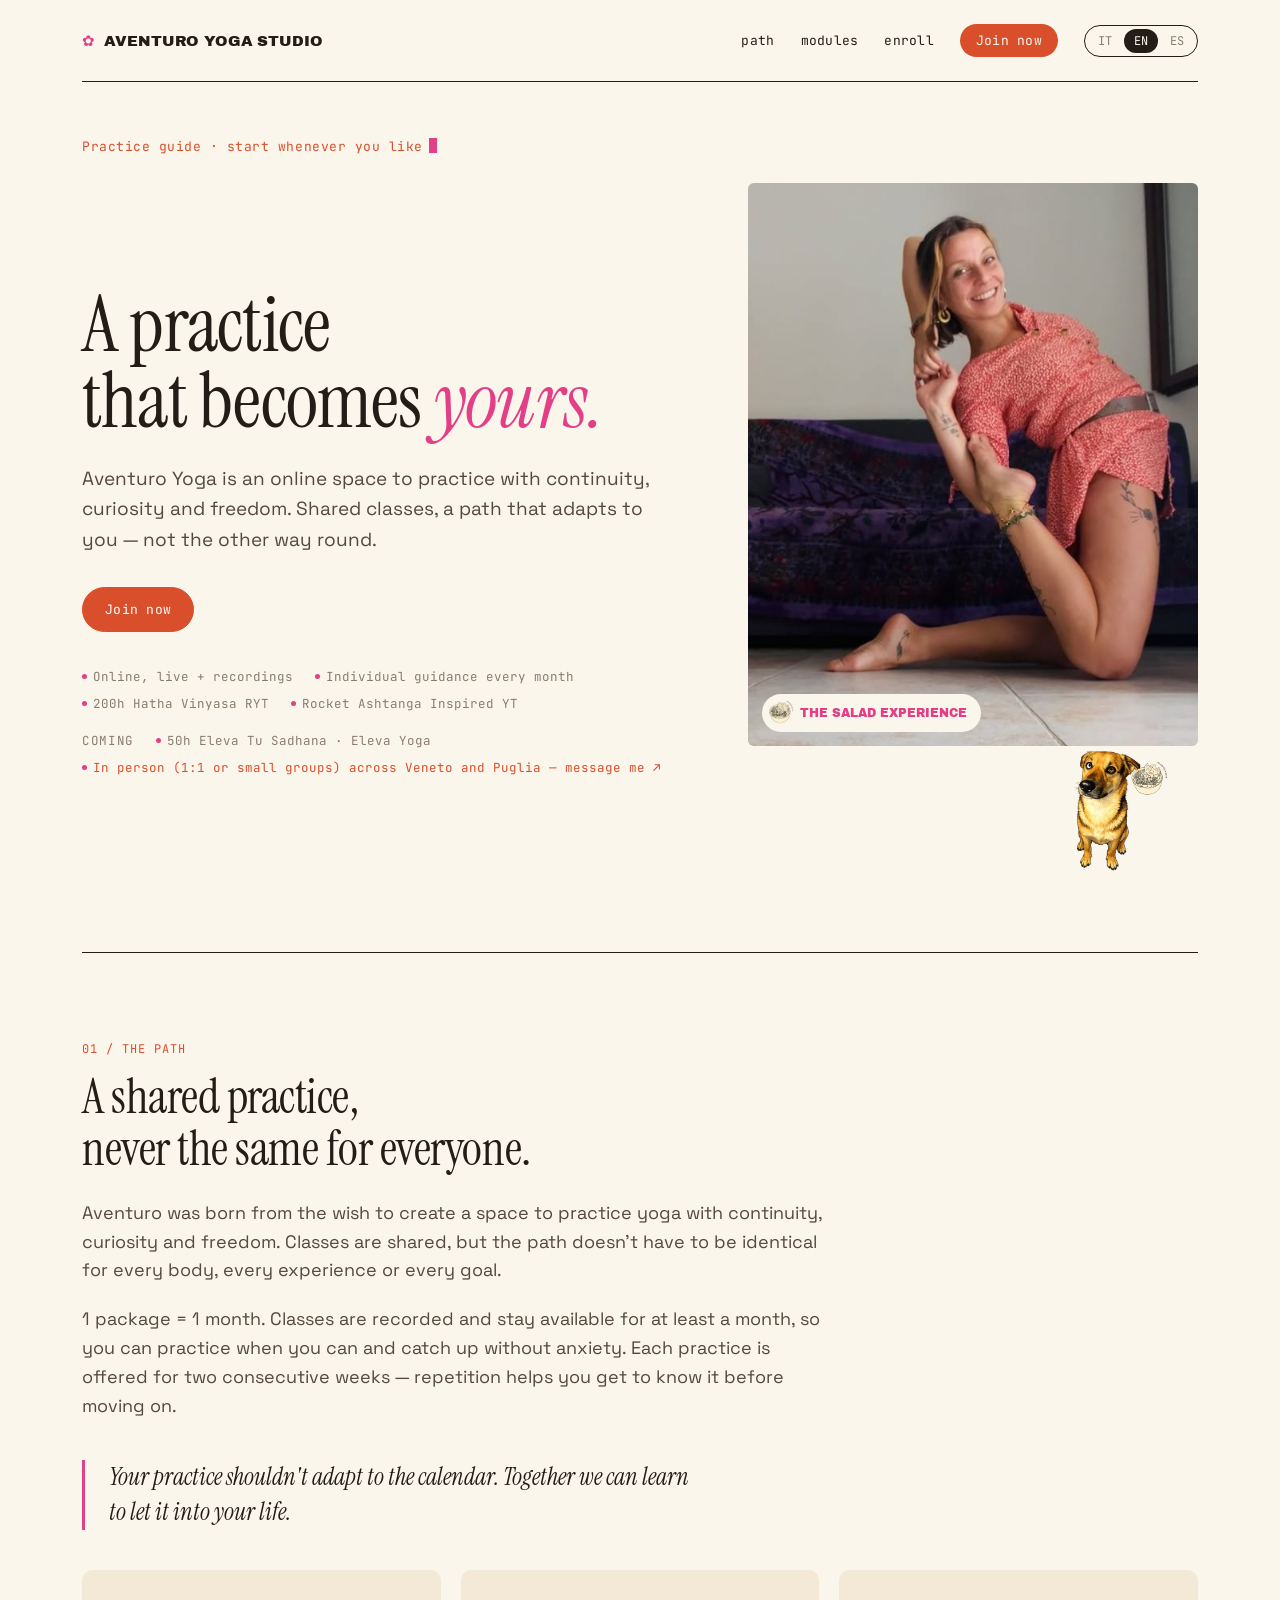
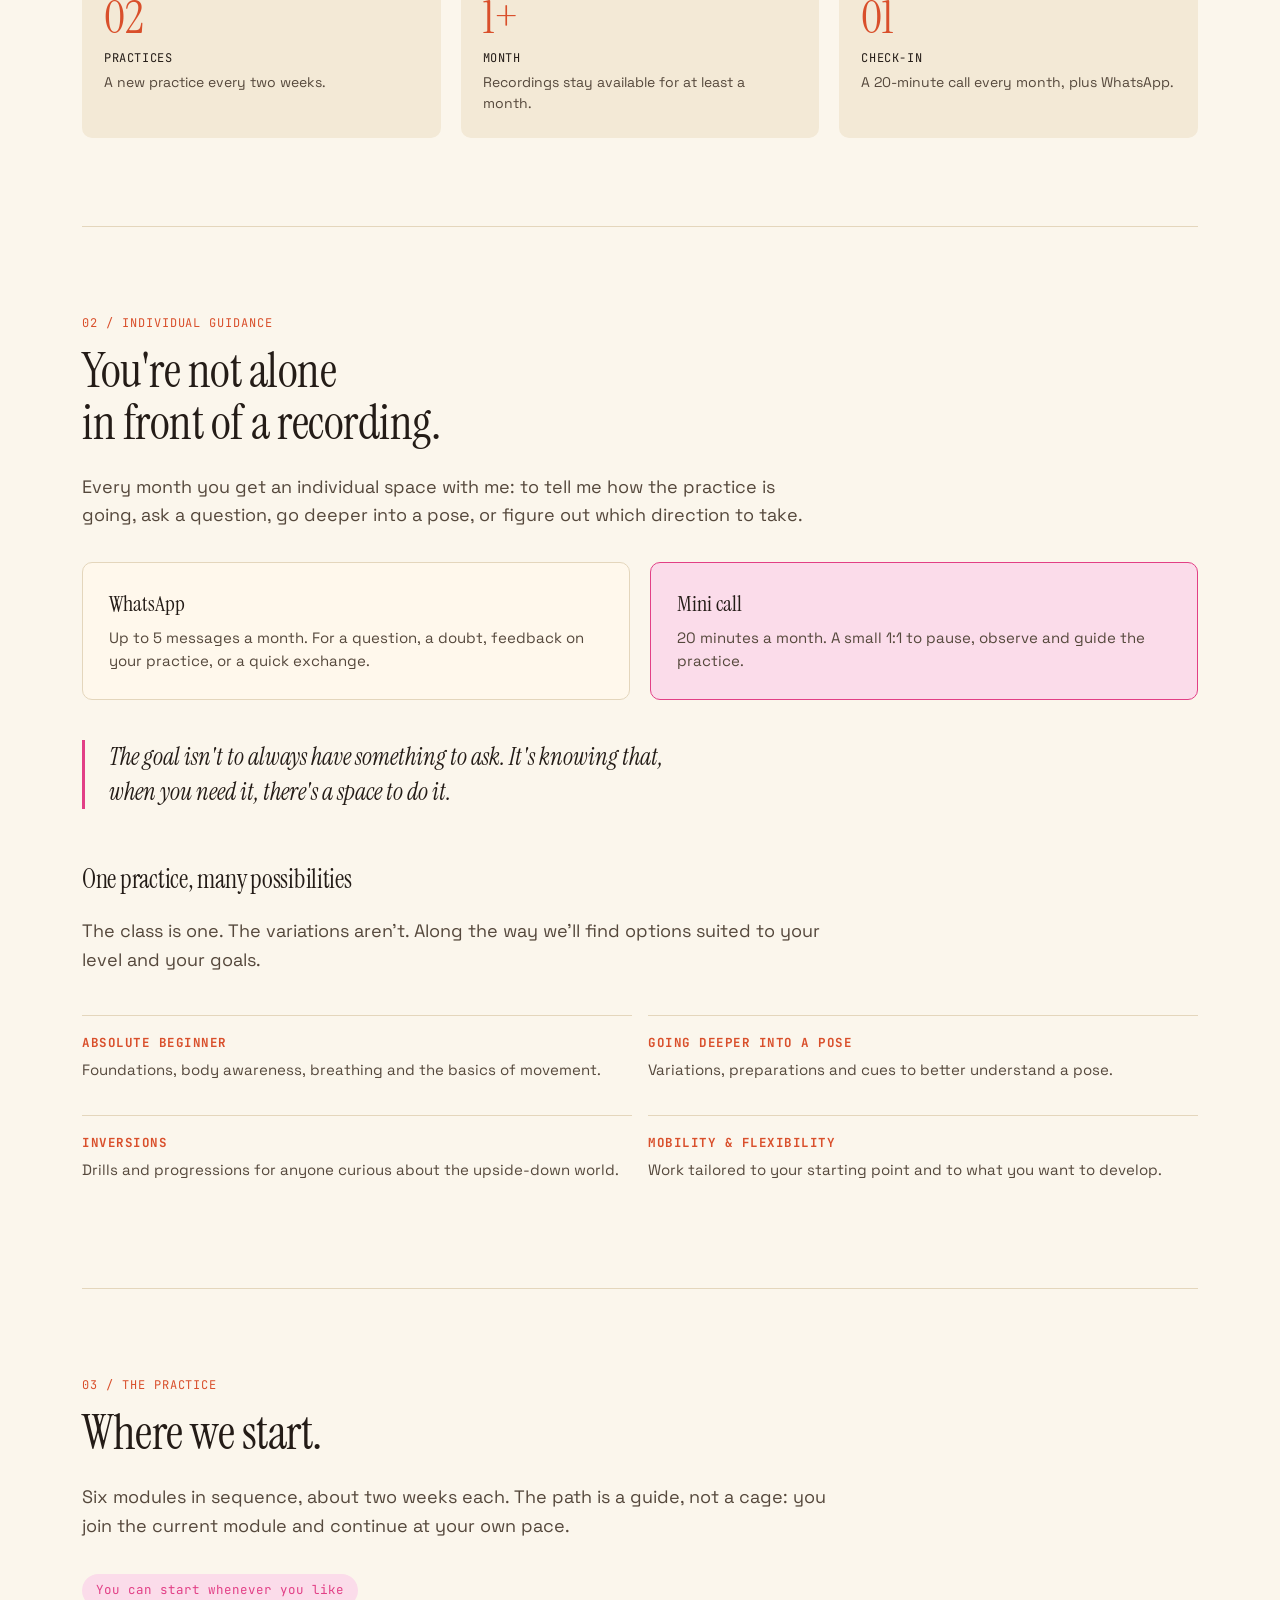
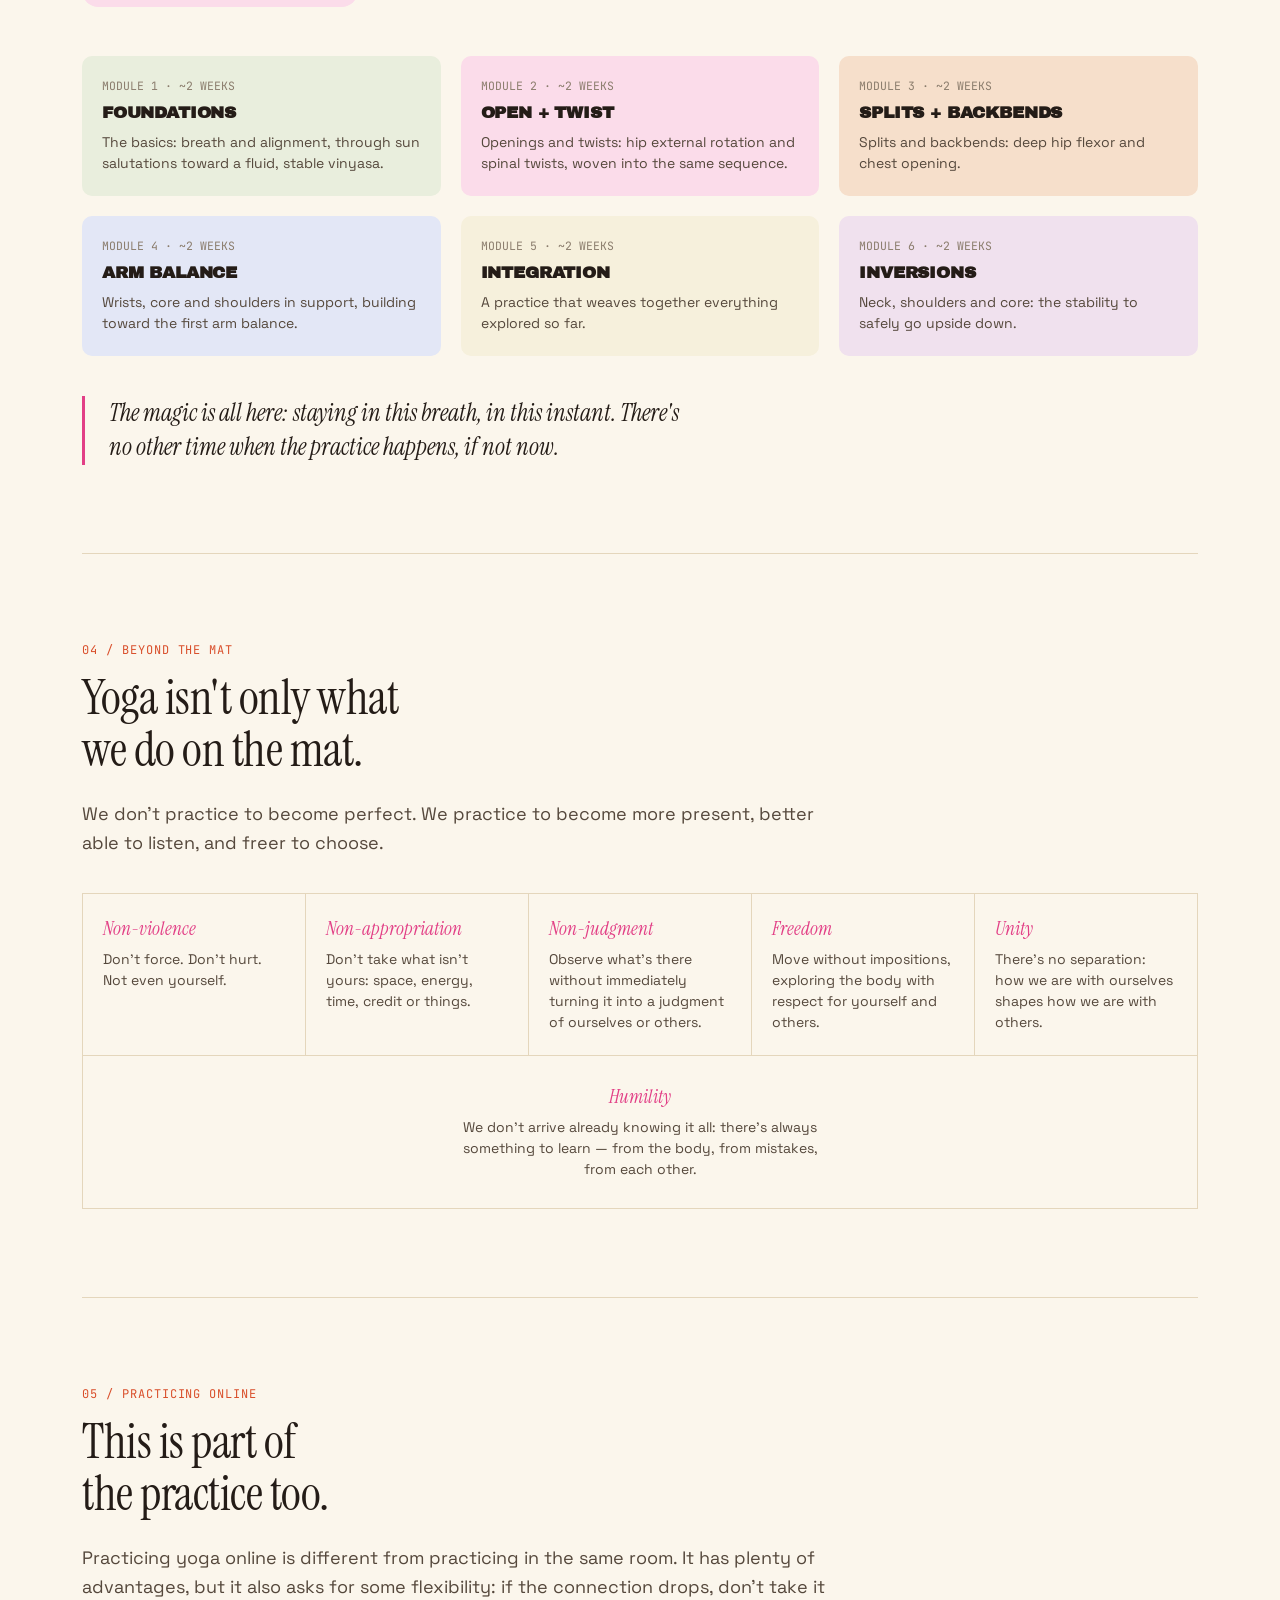
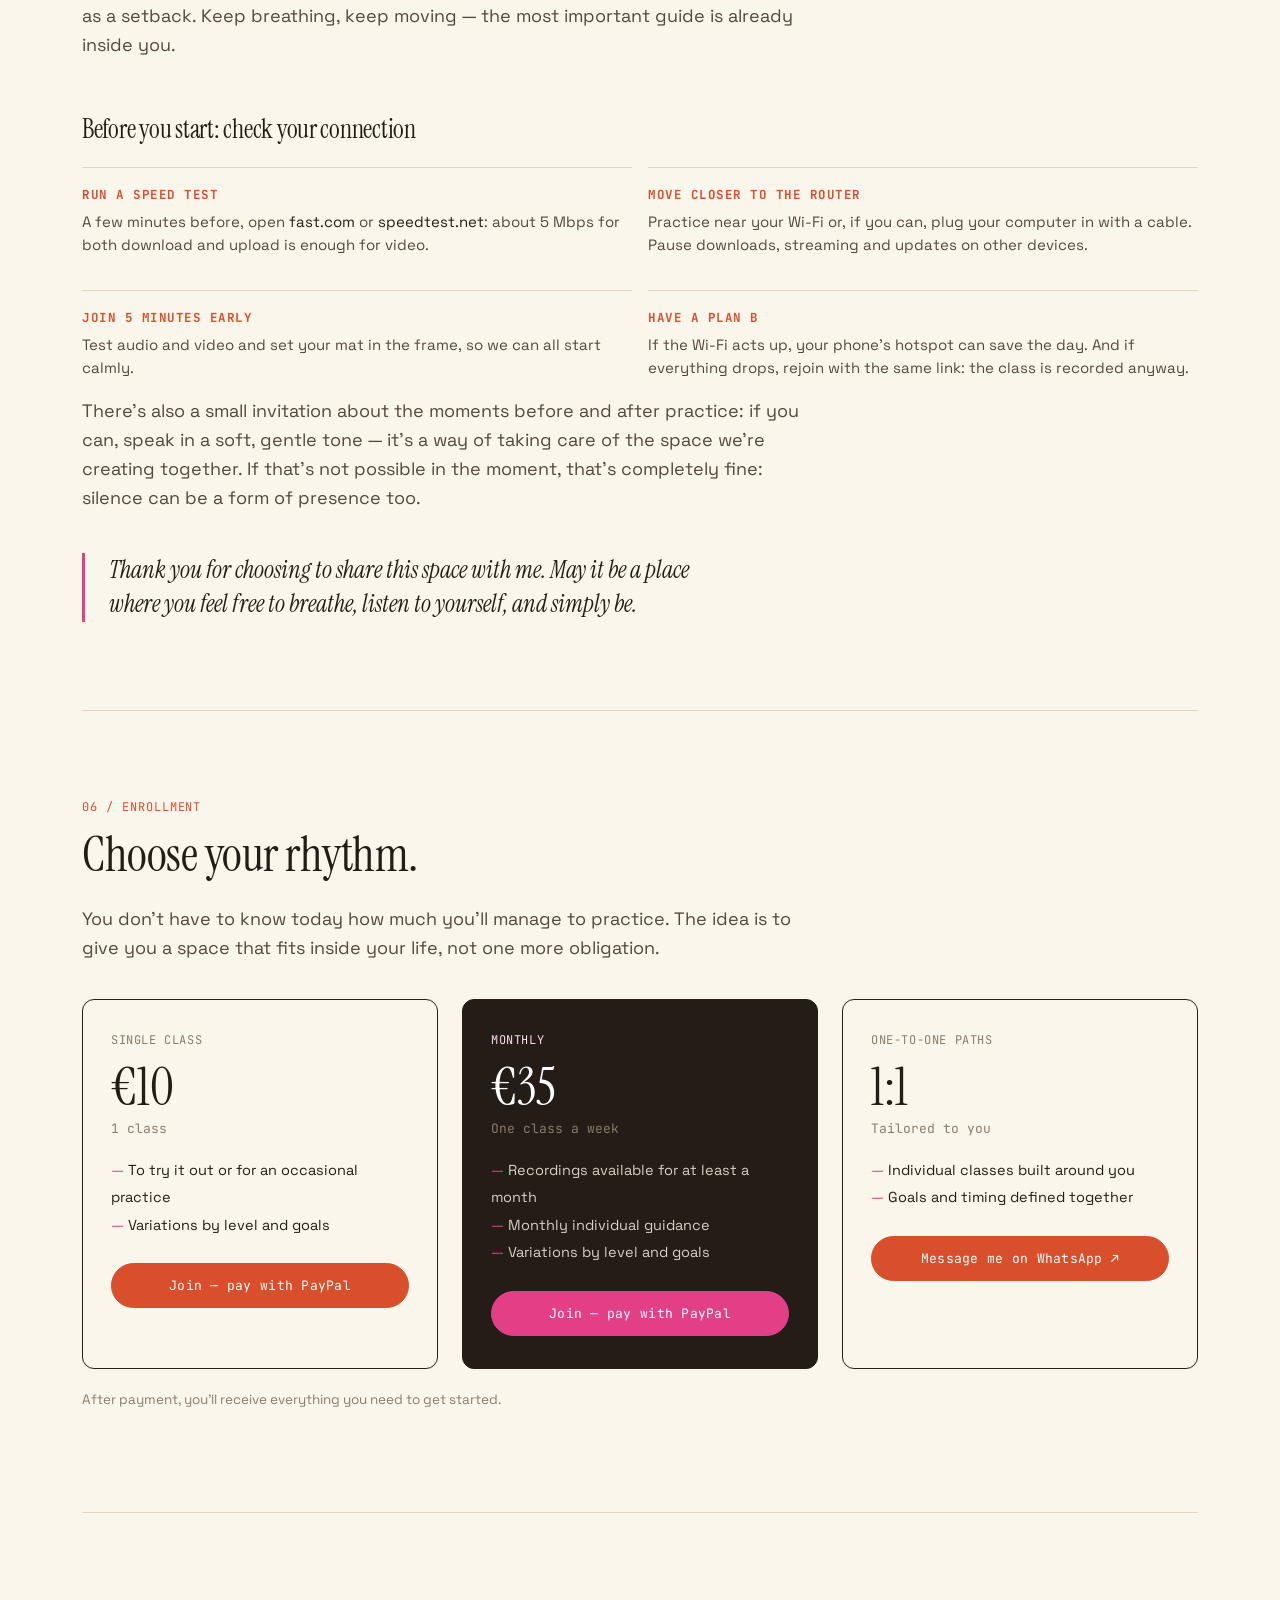
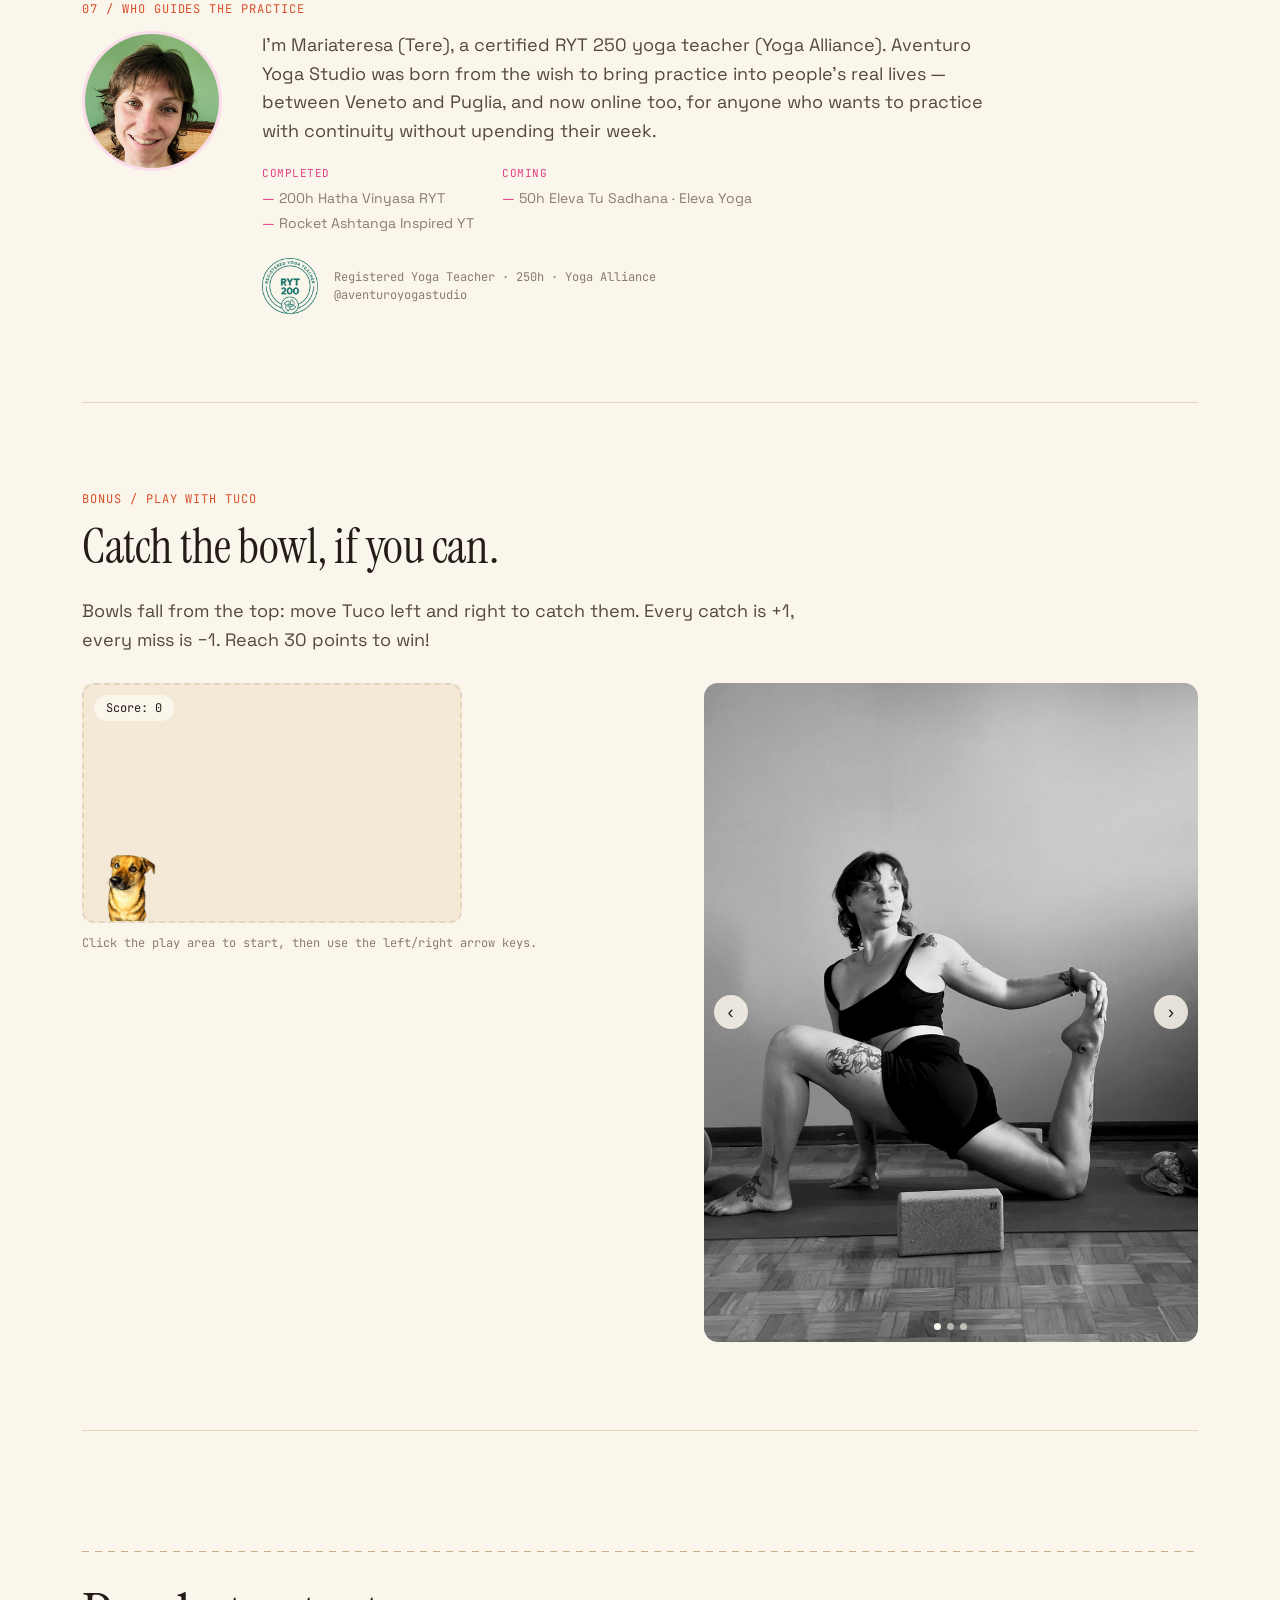
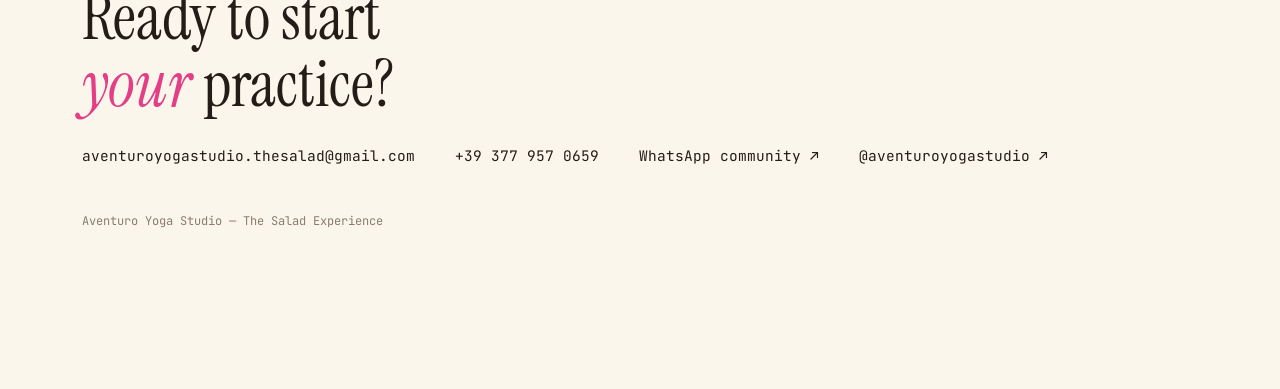
==== commit b4c389d5: "Aventuro: "200h Hatha Vinyasa" diventa "200h Hatha Vinyasa RYT" Co-Authored-By: Claude Opus 5.5 <nor" ====
--- a/aventuro/index.html
+++ b/aventuro/index.html
@@ -45,7 +45,7 @@
         <div class="hero-facts">
           <span><span class="dot"></span><span data-i18n="hero.fact1">Online, live + registrazioni</span></span>
           <span><span class="dot"></span><span data-i18n="hero.fact2">Guida individuale ogni mese</span></span>
-          <span><span class="dot"></span><span data-i18n="hero.fact3">200h Hatha Vinyasa</span></span>
+          <span><span class="dot"></span><span data-i18n="hero.fact3">200h Hatha Vinyasa RYT</span></span>
           <span><span class="dot"></span><span data-i18n="hero.fact3b">Rocket Ashtanga Inspired YT</span></span>
           <span class="hero-facts-break" aria-hidden="true"></span>
           <span class="hero-facts-label" data-i18n="hero.factlabel">In arrivo</span>
@@ -277,7 +277,7 @@
           <div class="cert-group">
             <div class="cert-label" data-i18n="about.cert.done">Completate</div>
             <ul>
-              <li data-i18n="about.cert.done1">200h Hatha Vinyasa</li>
+              <li data-i18n="about.cert.done1">200h Hatha Vinyasa RYT</li>
               <li data-i18n="about.cert.done2">Rocket Ashtanga Inspired YT</li>
             </ul>
           </div>
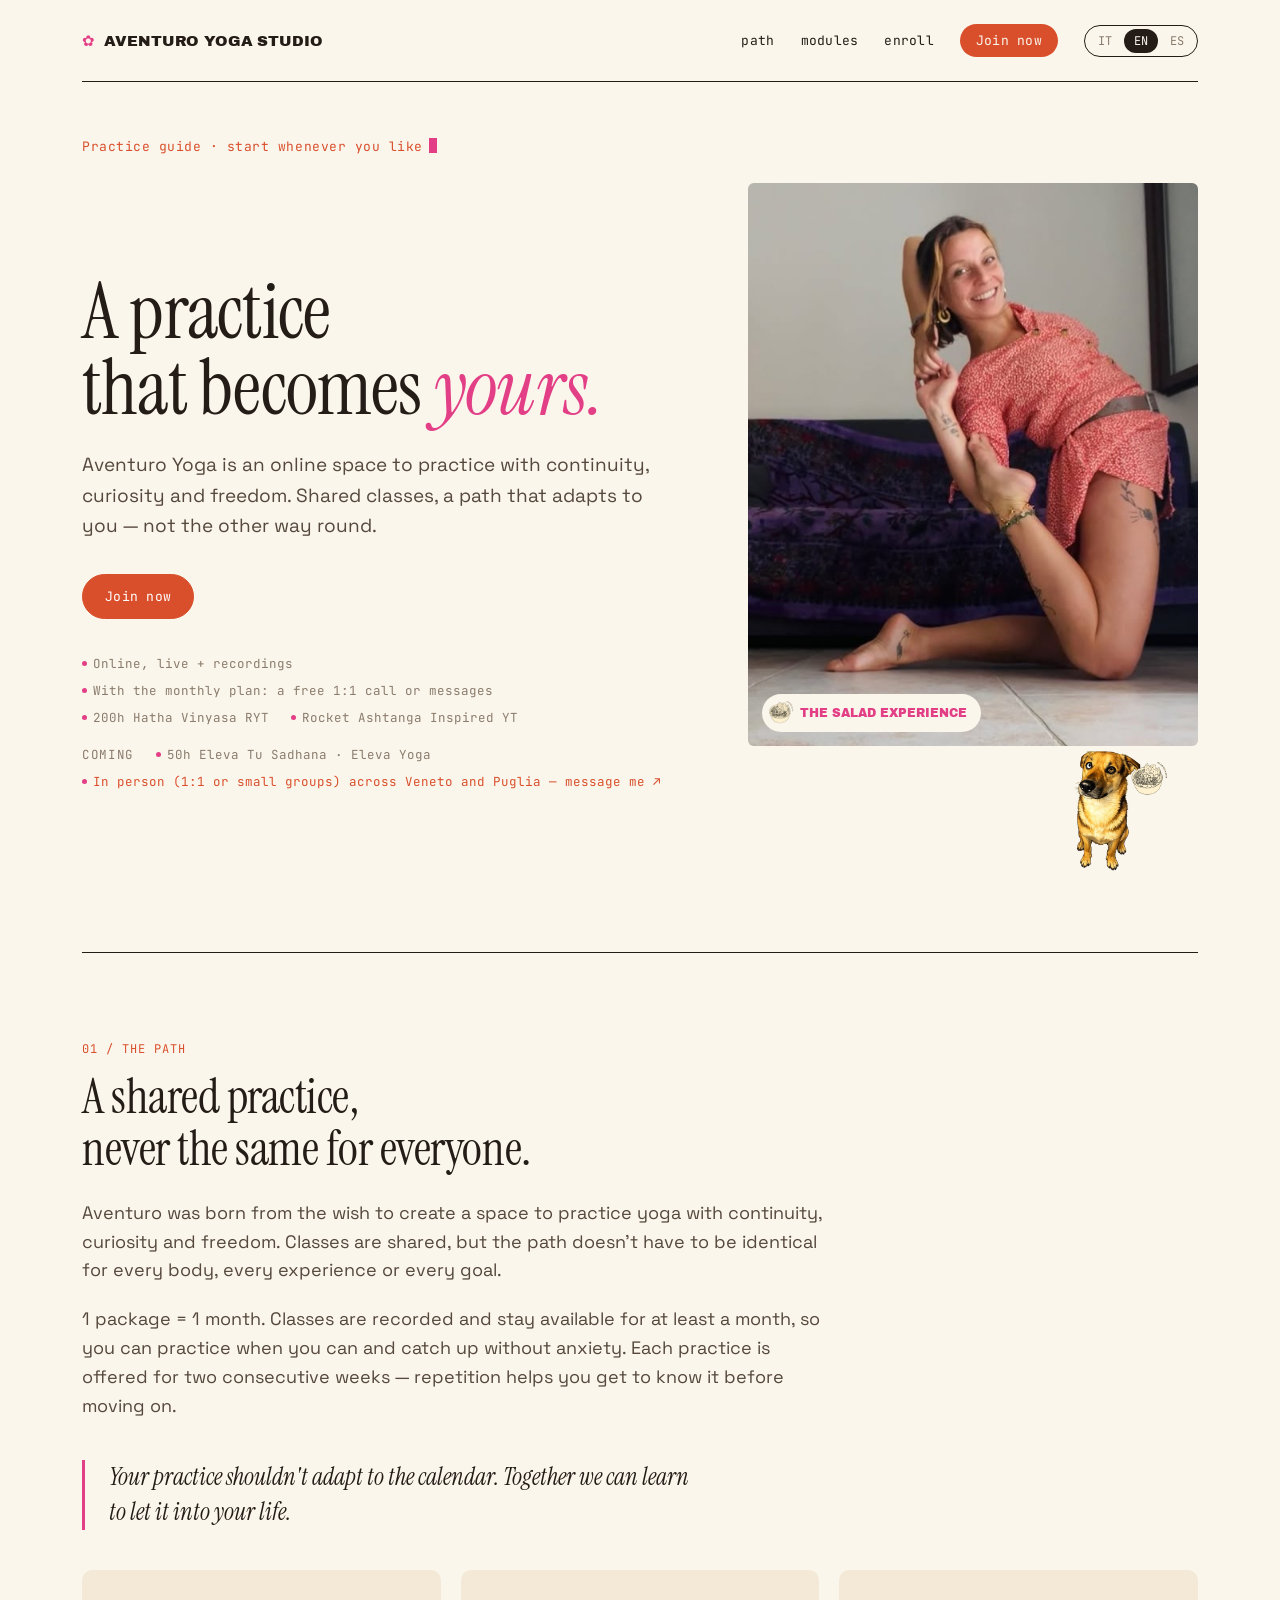
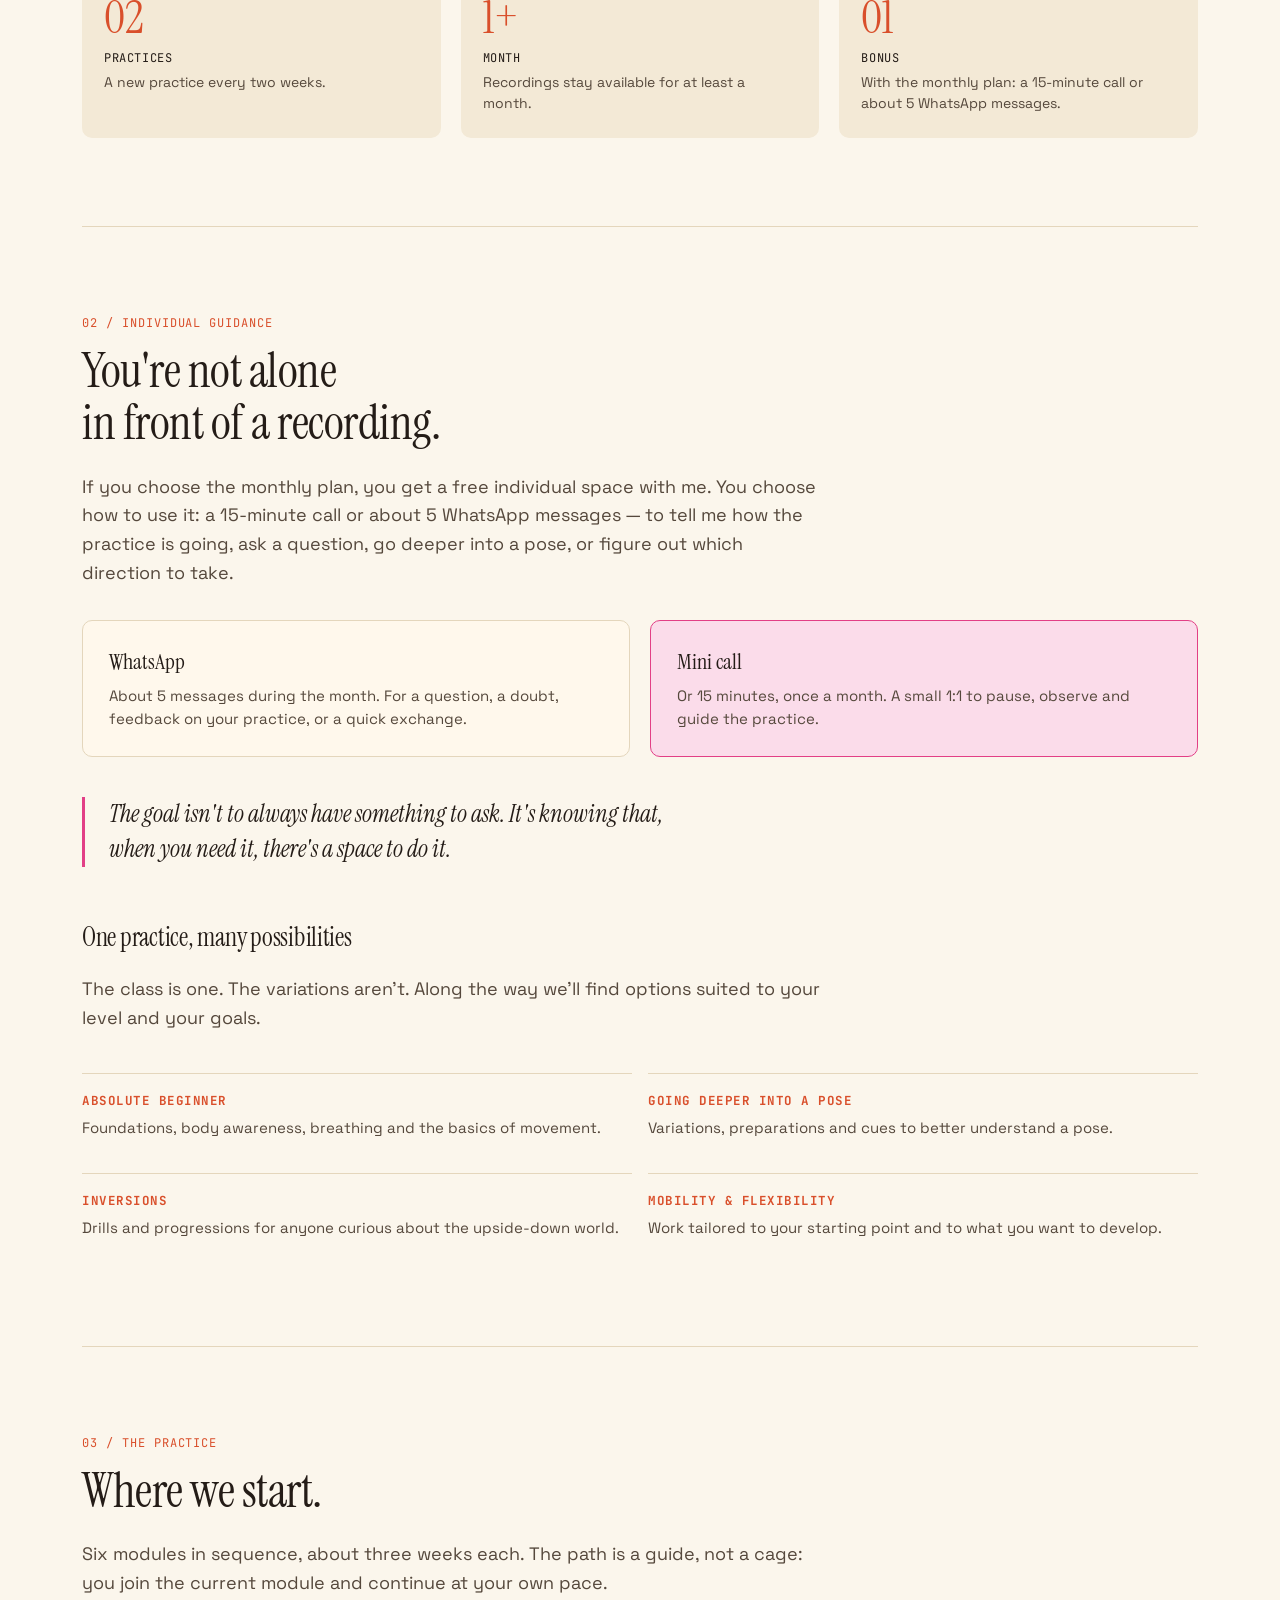
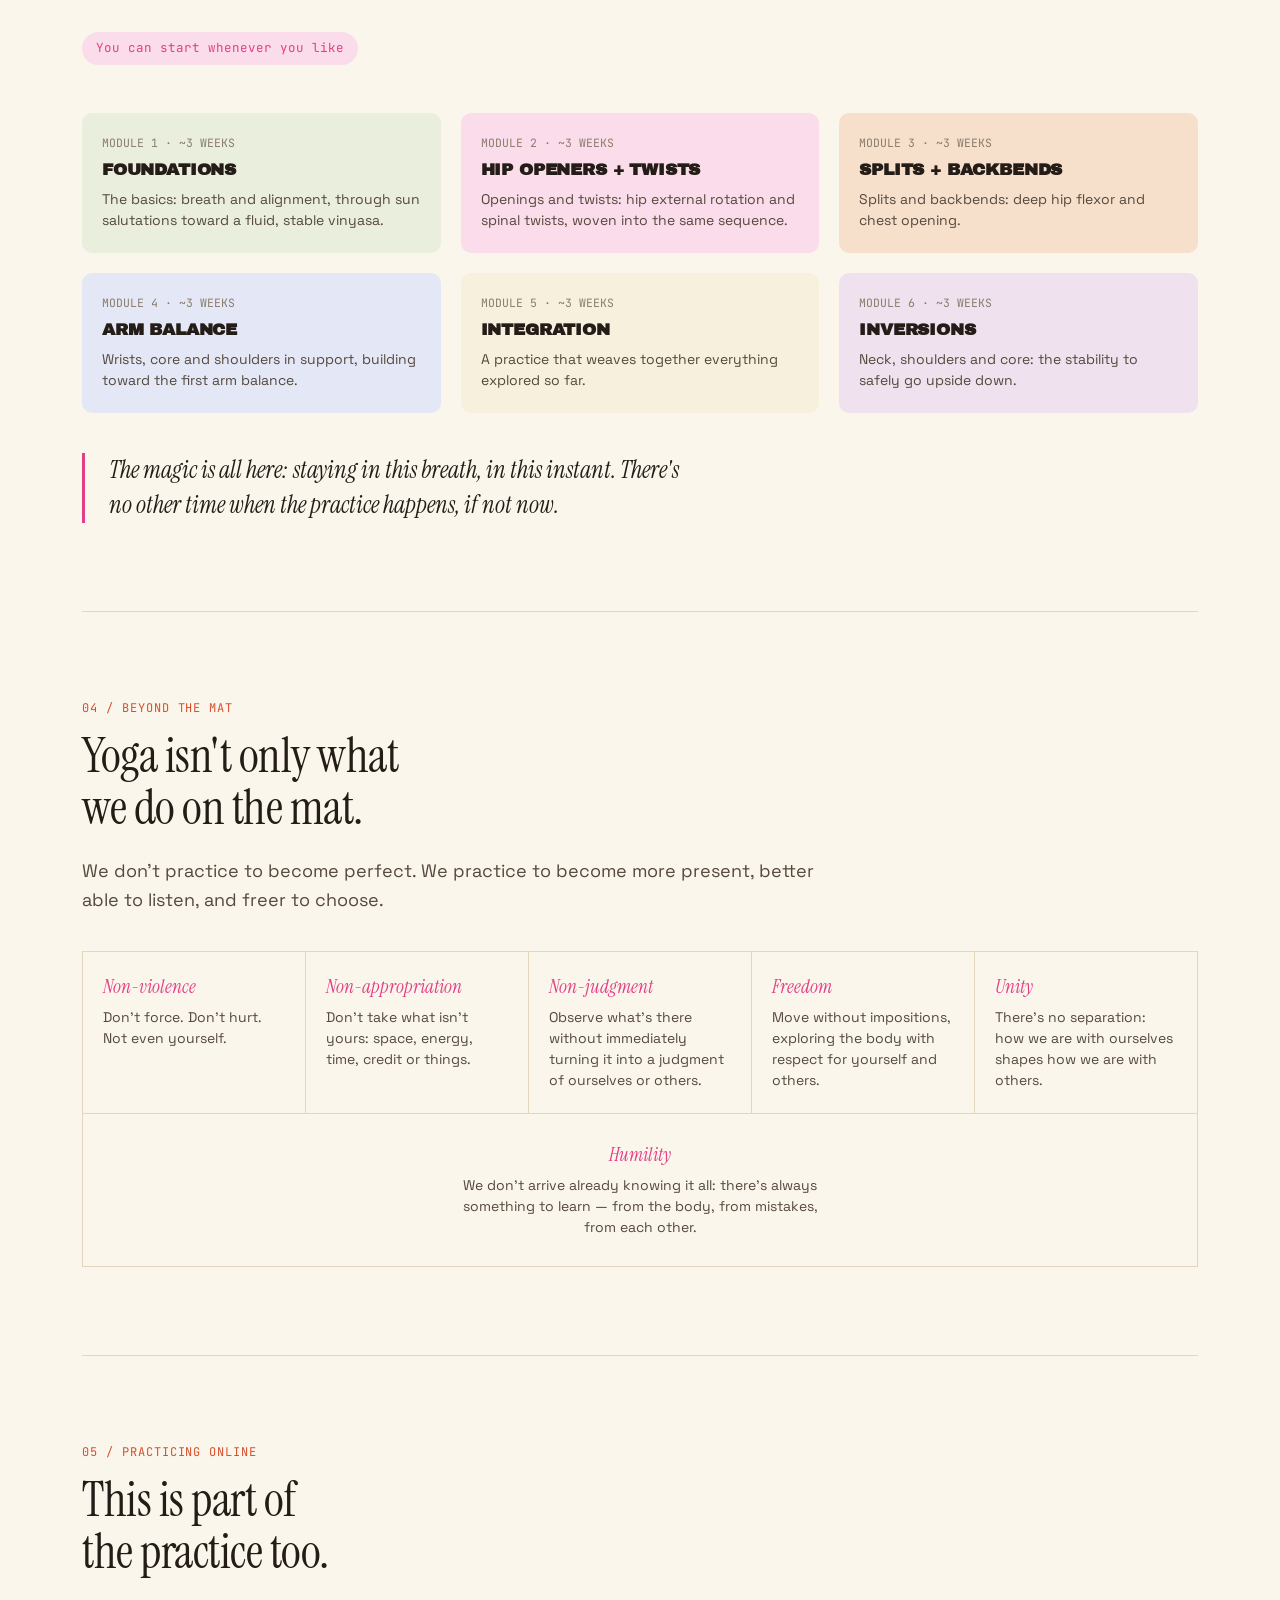
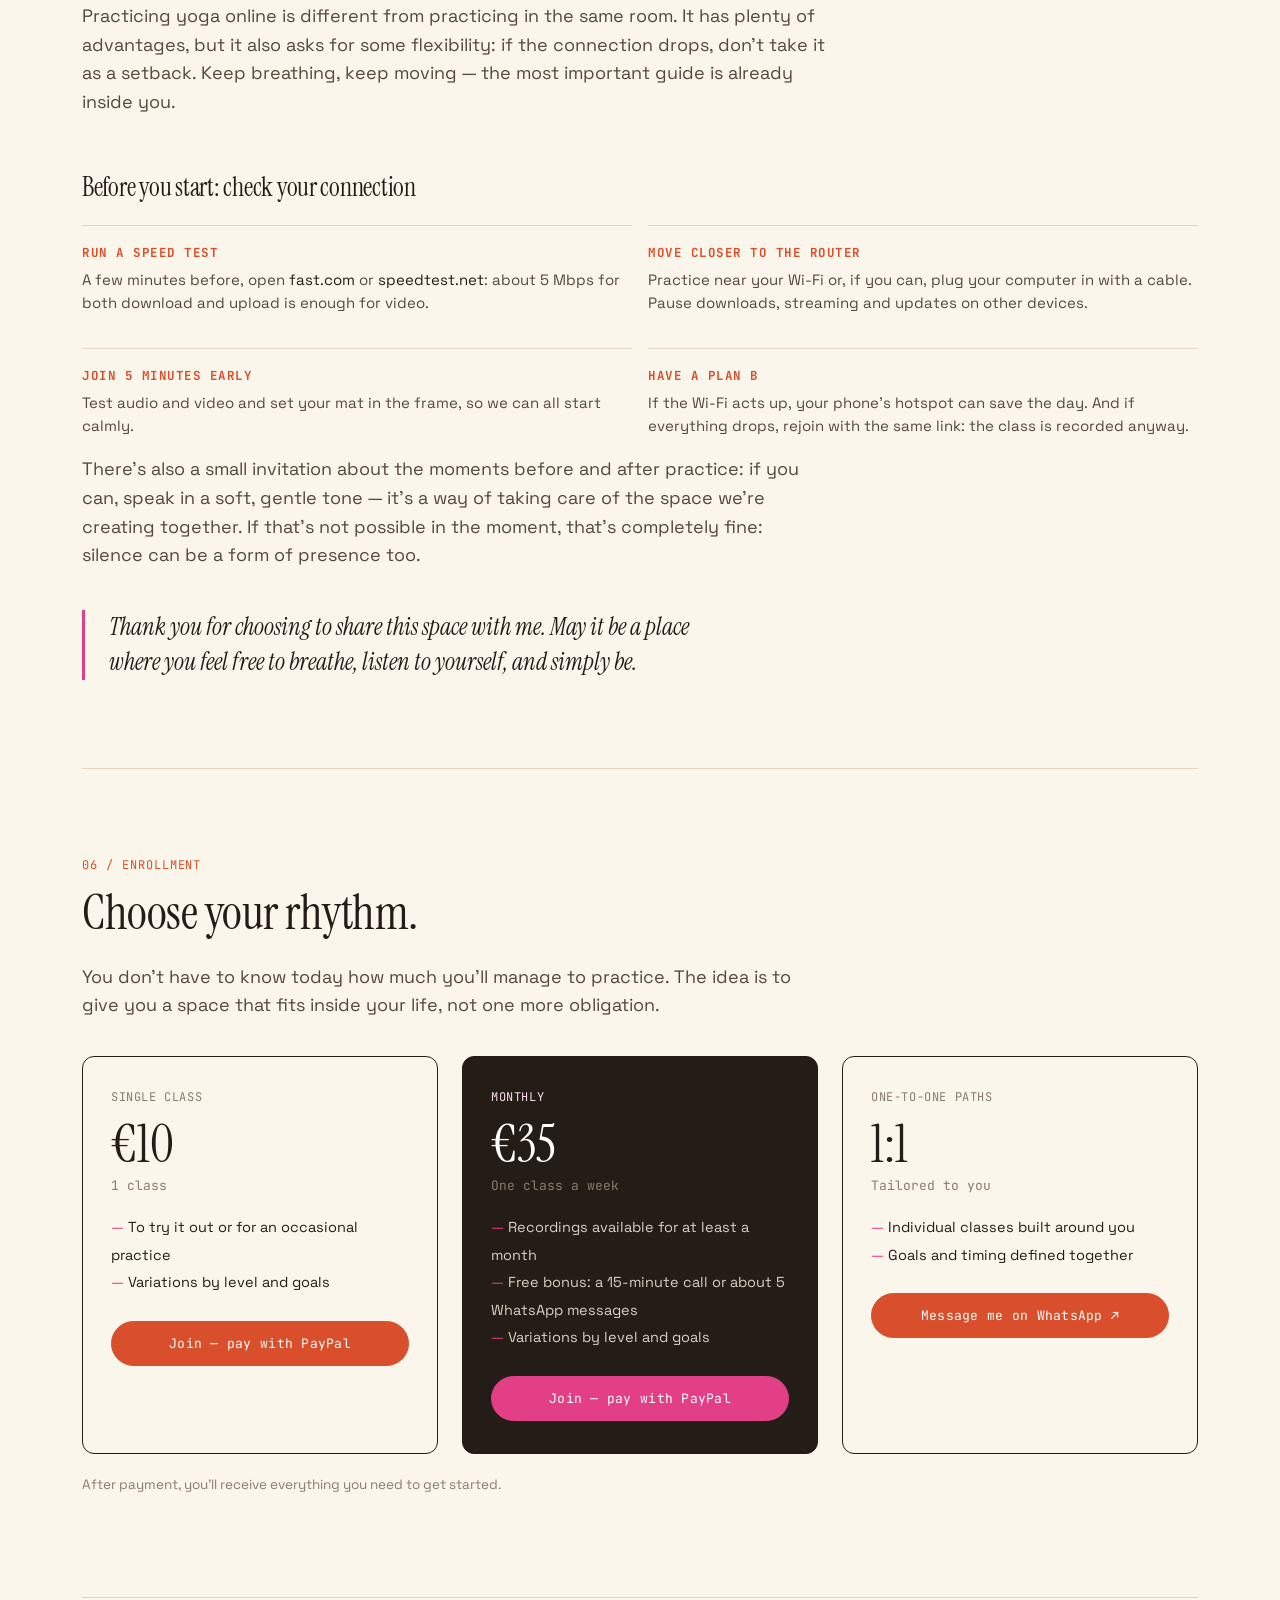
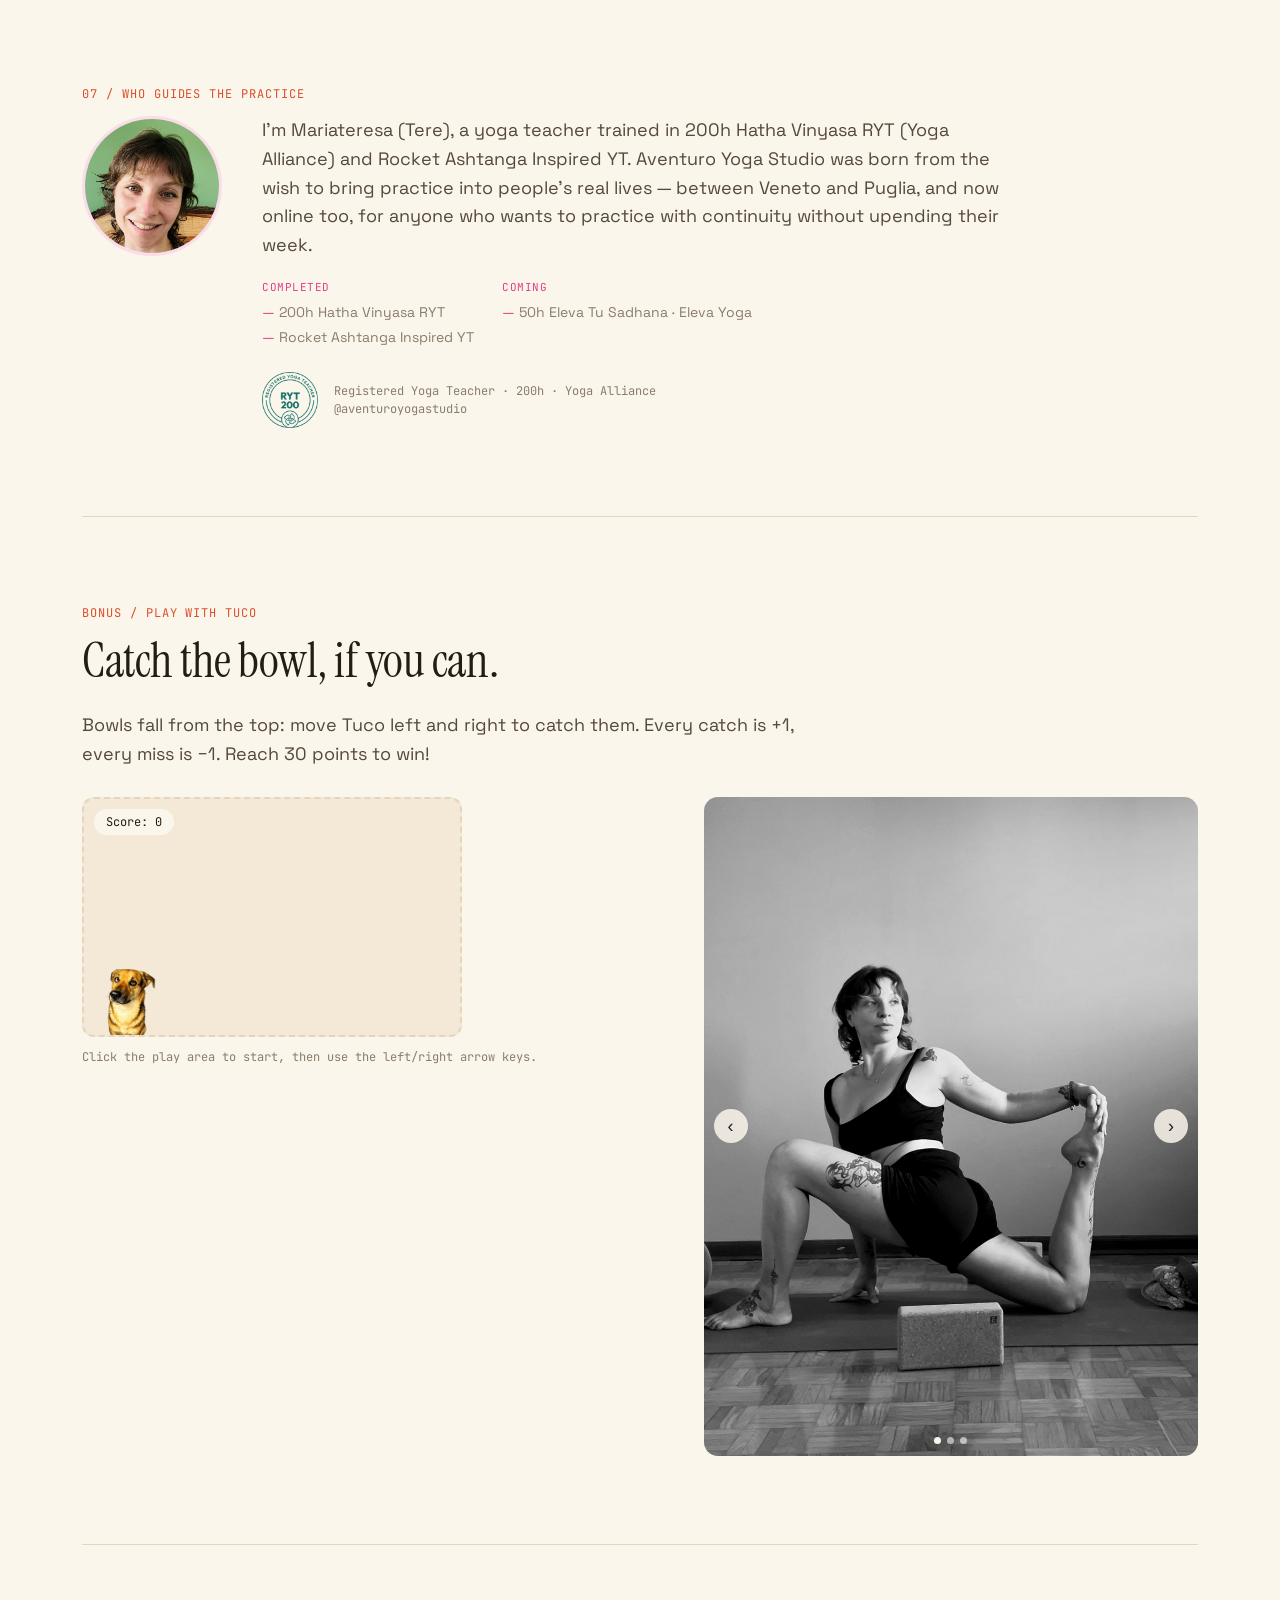
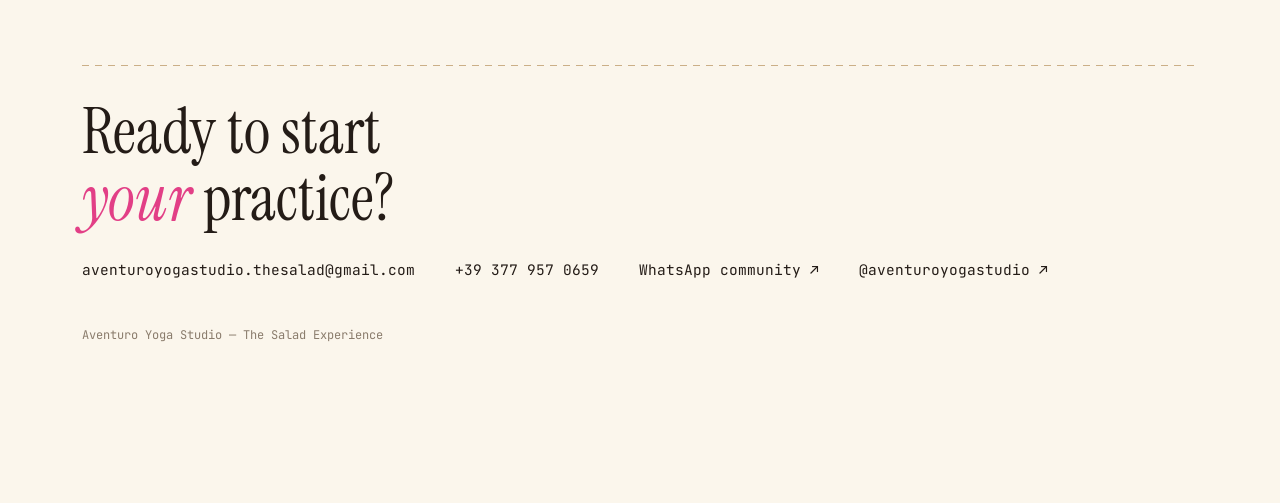
==== commit cb6ebcb5: "Aventuro: bonus mensile (call 15 min o ~5 messaggi), RYT 200h al posto di 250, modulo Hip Openers + " ====
--- a/aventuro/index.html
+++ b/aventuro/index.html
@@ -4,7 +4,7 @@
 <meta charset="utf-8">
 <meta name="viewport" content="width=device-width, initial-scale=1">
 <title>Aventuro Yoga Studio — The Salad Experience</title>
-<meta name="description" content="Una pratica di yoga condivisa ma mai uguale per tutti. Lezioni online, guida individuale mensile. Sei moduli in sequenza: puoi iniziare quando vuoi.">
+<meta name="description" content="Una pratica di yoga condivisa ma mai uguale per tutti. Lezioni online live e registrate; con il mensile una call 1:1 o messaggi in regalo. Sei moduli in sequenza: puoi iniziare quando vuoi.">
 <link rel="icon" href="favicon.svg" type="image/svg+xml">
 <link rel="preconnect" href="https://fonts.googleapis.com">
 <link rel="preconnect" href="https://fonts.gstatic.com" crossorigin>
@@ -44,7 +44,7 @@
         </div>
         <div class="hero-facts">
           <span><span class="dot"></span><span data-i18n="hero.fact1">Online, live + registrazioni</span></span>
-          <span><span class="dot"></span><span data-i18n="hero.fact2">Guida individuale ogni mese</span></span>
+          <span><span class="dot"></span><span data-i18n="hero.fact2">Con il mensile: call 1:1 o messaggi in regalo</span></span>
           <span><span class="dot"></span><span data-i18n="hero.fact3">200h Hatha Vinyasa RYT</span></span>
           <span><span class="dot"></span><span data-i18n="hero.fact3b">Rocket Ashtanga Inspired YT</span></span>
           <span class="hero-facts-break" aria-hidden="true"></span>
@@ -85,8 +85,8 @@
       </div>
       <div class="stat">
         <div class="num">01</div>
-        <div class="label" data-i18n="s1.stat3label">check-in</div>
-        <div class="desc" data-i18n="s1.stat3desc">Una chiamata di 20 minuti al mese, più WhatsApp.</div>
+        <div class="label" data-i18n="s1.stat3label">bonus</div>
+        <div class="desc" data-i18n="s1.stat3desc">Con il mensile: una call di 15 minuti oppure circa 5 messaggi WhatsApp.</div>
       </div>
     </div>
   </section>
@@ -94,15 +94,15 @@
   <section id="guida" class="section">
     <div class="kicker">02 / <span data-i18n="s2.kicker">Guida individuale</span></div>
     <h2 class="section-title" data-i18n-html="s2.title">Non sei sola/o<br>davanti a una registrazione.</h2>
-    <p class="lede" data-i18n="s2.p1">Ogni mese hai uno spazio individuale con me: per raccontarmi come sta andando la pratica, chiedere un chiarimento, approfondire una postura o capire quale direzione prendere.</p>
+    <p class="lede" data-i18n="s2.p1">Se scegli il mensile, in regalo hai uno spazio individuale con me. Scegli tu come usarlo: una call di 15 minuti oppure circa 5 messaggi WhatsApp — per raccontarmi come sta andando la pratica, chiedere un chiarimento, approfondire una postura o capire quale direzione prendere.</p>
     <div class="cards2">
       <div class="card">
         <h3 data-i18n="s2.wa.title">WhatsApp</h3>
-        <p data-i18n="s2.wa.desc">Fino a 5 messaggi al mese. Per una domanda, un dubbio, un feedback sulla pratica o un breve confronto.</p>
+        <p data-i18n="s2.wa.desc">Circa 5 messaggi nel mese. Per una domanda, un dubbio, un feedback sulla pratica o un breve confronto.</p>
       </div>
       <div class="card is-pink">
         <h3 data-i18n="s2.call.title">Mini call</h3>
-        <p data-i18n="s2.call.desc">20 minuti al mese. Un piccolo incontro 1:1 per fermarsi, osservare e orientare la pratica.</p>
+        <p data-i18n="s2.call.desc">Oppure 15 minuti, una volta al mese. Un piccolo incontro 1:1 per fermarsi, osservare e orientare la pratica.</p>
       </div>
     </div>
     <blockquote class="quote" data-i18n="s2.quote">L'obiettivo non è avere sempre qualcosa da chiedere. È sapere che, quando ne hai bisogno, c'è uno spazio in cui poterlo fare.</blockquote>
@@ -131,36 +131,36 @@
   <section id="calendario" class="section">
     <div class="kicker">03 / <span data-i18n="s3.kicker">La pratica</span></div>
     <h2 class="section-title" data-i18n="s3.title">Da dove iniziamo.</h2>
-    <p class="lede" data-i18n="s3.p1">Sei moduli in sequenza, circa due settimane ciascuno. Il percorso è una traccia, non una gabbia: entri dal modulo in corso e prosegui al tuo ritmo.</p>
+    <p class="lede" data-i18n="s3.p1">Sei moduli in sequenza, circa tre settimane ciascuno. Il percorso è una traccia, non una gabbia: entri dal modulo in corso e prosegui al tuo ritmo.</p>
     <p class="launch-badge" data-i18n="s3.note">Puoi iniziare quando vuoi</p>
     <div class="phases">
       <div class="phase">
-        <div class="dates" data-i18n="s3.phase1.num">MODULO 1 · ~2 SETTIMANE</div>
+        <div class="dates" data-i18n="s3.phase1.num">MODULO 1 · ~3 SETTIMANE</div>
         <h4 data-i18n="s3.phase1.title">Foundations</h4>
         <p data-i18n="s3.phase1.desc">Le basi: respiro e allineamento, attraverso i saluti al sole verso un vinyasa fluido e stabile.</p>
       </div>
       <div class="phase">
-        <div class="dates" data-i18n="s3.phase2.num">MODULO 2 · ~2 SETTIMANE</div>
-        <h4 data-i18n="s3.phase2.title">Open + Twist</h4>
+        <div class="dates" data-i18n="s3.phase2.num">MODULO 2 · ~3 SETTIMANE</div>
+        <h4 data-i18n="s3.phase2.title">Hip Openers + Twists</h4>
         <p data-i18n="s3.phase2.desc">Aperture e torsioni: anche in rotazione esterna e torsioni della colonna, intrecciate nella stessa sequenza.</p>
       </div>
       <div class="phase">
-        <div class="dates" data-i18n="s3.phase3.num">MODULO 3 · ~2 SETTIMANE</div>
+        <div class="dates" data-i18n="s3.phase3.num">MODULO 3 · ~3 SETTIMANE</div>
         <h4 data-i18n="s3.phase3.title">Splits + Backbends</h4>
         <p data-i18n="s3.phase3.desc">Spaccate e piegamenti all'indietro: apertura profonda dei flessori dell'anca e del petto.</p>
       </div>
       <div class="phase">
-        <div class="dates" data-i18n="s3.phase4.num">MODULO 4 · ~2 SETTIMANE</div>
+        <div class="dates" data-i18n="s3.phase4.num">MODULO 4 · ~3 SETTIMANE</div>
         <h4 data-i18n="s3.phase4.title">Arm Balance</h4>
         <p data-i18n="s3.phase4.desc">Polsi, core e spalle in appoggio, verso il primo arm balance.</p>
       </div>
       <div class="phase">
-        <div class="dates" data-i18n="s3.phase5.num">MODULO 5 · ~2 SETTIMANE</div>
+        <div class="dates" data-i18n="s3.phase5.num">MODULO 5 · ~3 SETTIMANE</div>
         <h4 data-i18n="s3.phase5.title">Completa</h4>
         <p data-i18n="s3.phase5.desc">Una pratica che intreccia tutto il percorso fatto fin qui.</p>
       </div>
       <div class="phase">
-        <div class="dates" data-i18n="s3.phase6.num">MODULO 6 · ~2 SETTIMANE</div>
+        <div class="dates" data-i18n="s3.phase6.num">MODULO 6 · ~3 SETTIMANE</div>
         <h4 data-i18n="s3.phase6.title">Inversioni</h4>
         <p data-i18n="s3.phase6.desc">Collo, spalle e core: la stabilità per capovolgersi in sicurezza.</p>
       </div>
@@ -248,7 +248,7 @@
         <div class="cadence" data-i18n="s6.mensile.cadence">Una lezione a settimana</div>
         <ul>
           <li data-i18n="s6.mensile.f1">Registrazioni disponibili per almeno un mese</li>
-          <li data-i18n="s6.mensile.f2">Guida individuale mensile</li>
+          <li data-i18n="s6.mensile.f2">In regalo: una call di 15 minuti oppure circa 5 messaggi WhatsApp</li>
           <li data-i18n="s6.mensile.f3">Varianti in base al livello e agli obiettivi</li>
         </ul>
         <a class="btn btn-primary" href="https://www.paypal.me/MLinsalata/35" target="_blank" rel="noopener" data-i18n="s6.cta">Iscriviti — paga con PayPal</a>
@@ -272,7 +272,7 @@
     <div class="grid">
       <div class="about-photo"><img src="assets/tere.jpg" alt="Mariateresa Linsalata"></div>
       <div>
-        <p class="lede" data-i18n="about.bio">Sono Mariateresa (Tere), insegnante di yoga certificata RYT 250 (Yoga Alliance). Aventuro Yoga Studio è nato dal desiderio di portare la pratica dentro la vita reale delle persone — tra Veneto e Puglia, e ora anche online, per chiunque voglia praticare con continuità senza stravolgere la propria settimana.</p>
+        <p class="lede" data-i18n="about.bio">Sono Mariateresa (Tere), insegnante di yoga con formazione 200h Hatha Vinyasa RYT (Yoga Alliance) e Rocket Ashtanga Inspired YT. Aventuro Yoga Studio è nato dal desiderio di portare la pratica dentro la vita reale delle persone — tra Veneto e Puglia, e ora anche online, per chiunque voglia praticare con continuità senza stravolgere la propria settimana.</p>
         <div class="cert-list">
           <div class="cert-group">
             <div class="cert-label" data-i18n="about.cert.done">Completate</div>
@@ -290,7 +290,7 @@
         </div>
         <div class="badge-row">
           <img src="assets/ryt200.png" alt="RYT 200 Yoga Alliance">
-          <div class="badge-text" data-i18n-html="about.badge">Registered Yoga Teacher · 250h · Yoga Alliance<br>@aventuroyogastudio</div>
+          <div class="badge-text" data-i18n-html="about.badge">Registered Yoga Teacher · 200h · Yoga Alliance<br>@aventuroyogastudio</div>
         </div>
       </div>
     </div>
